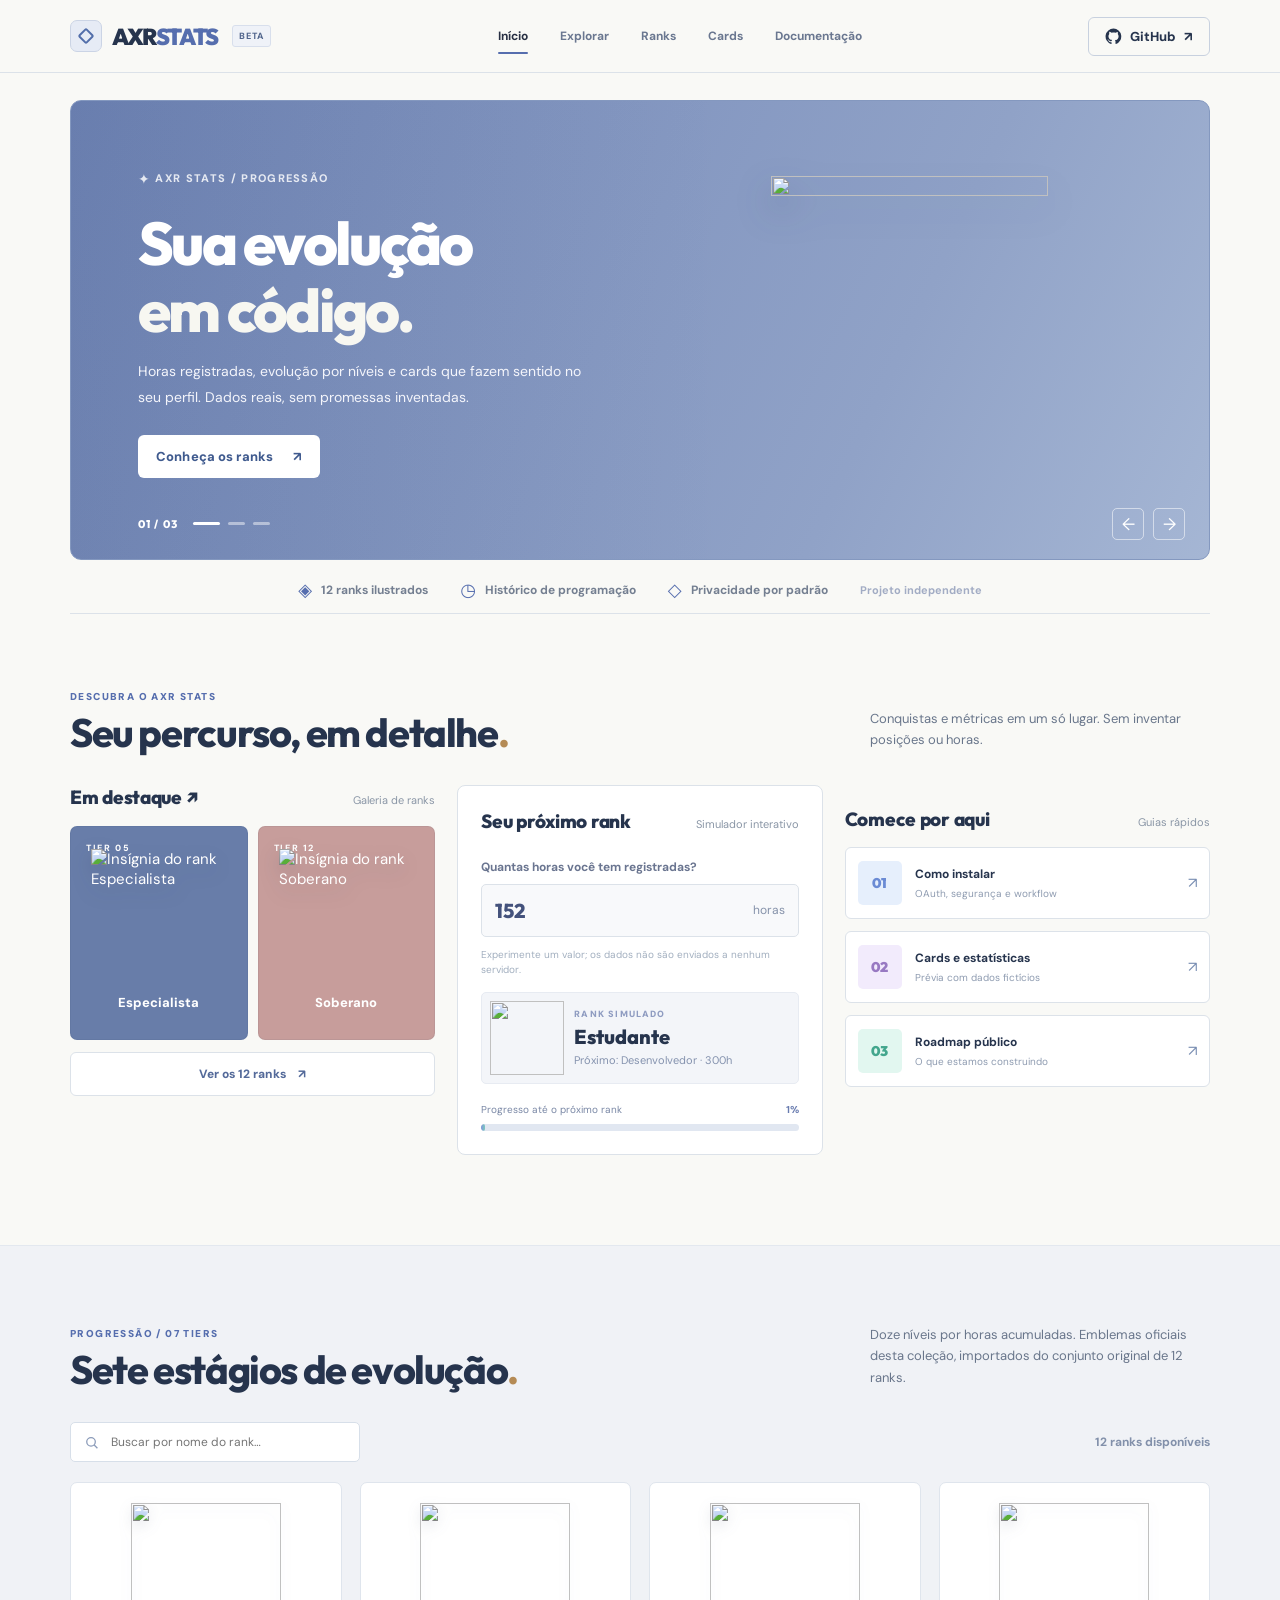
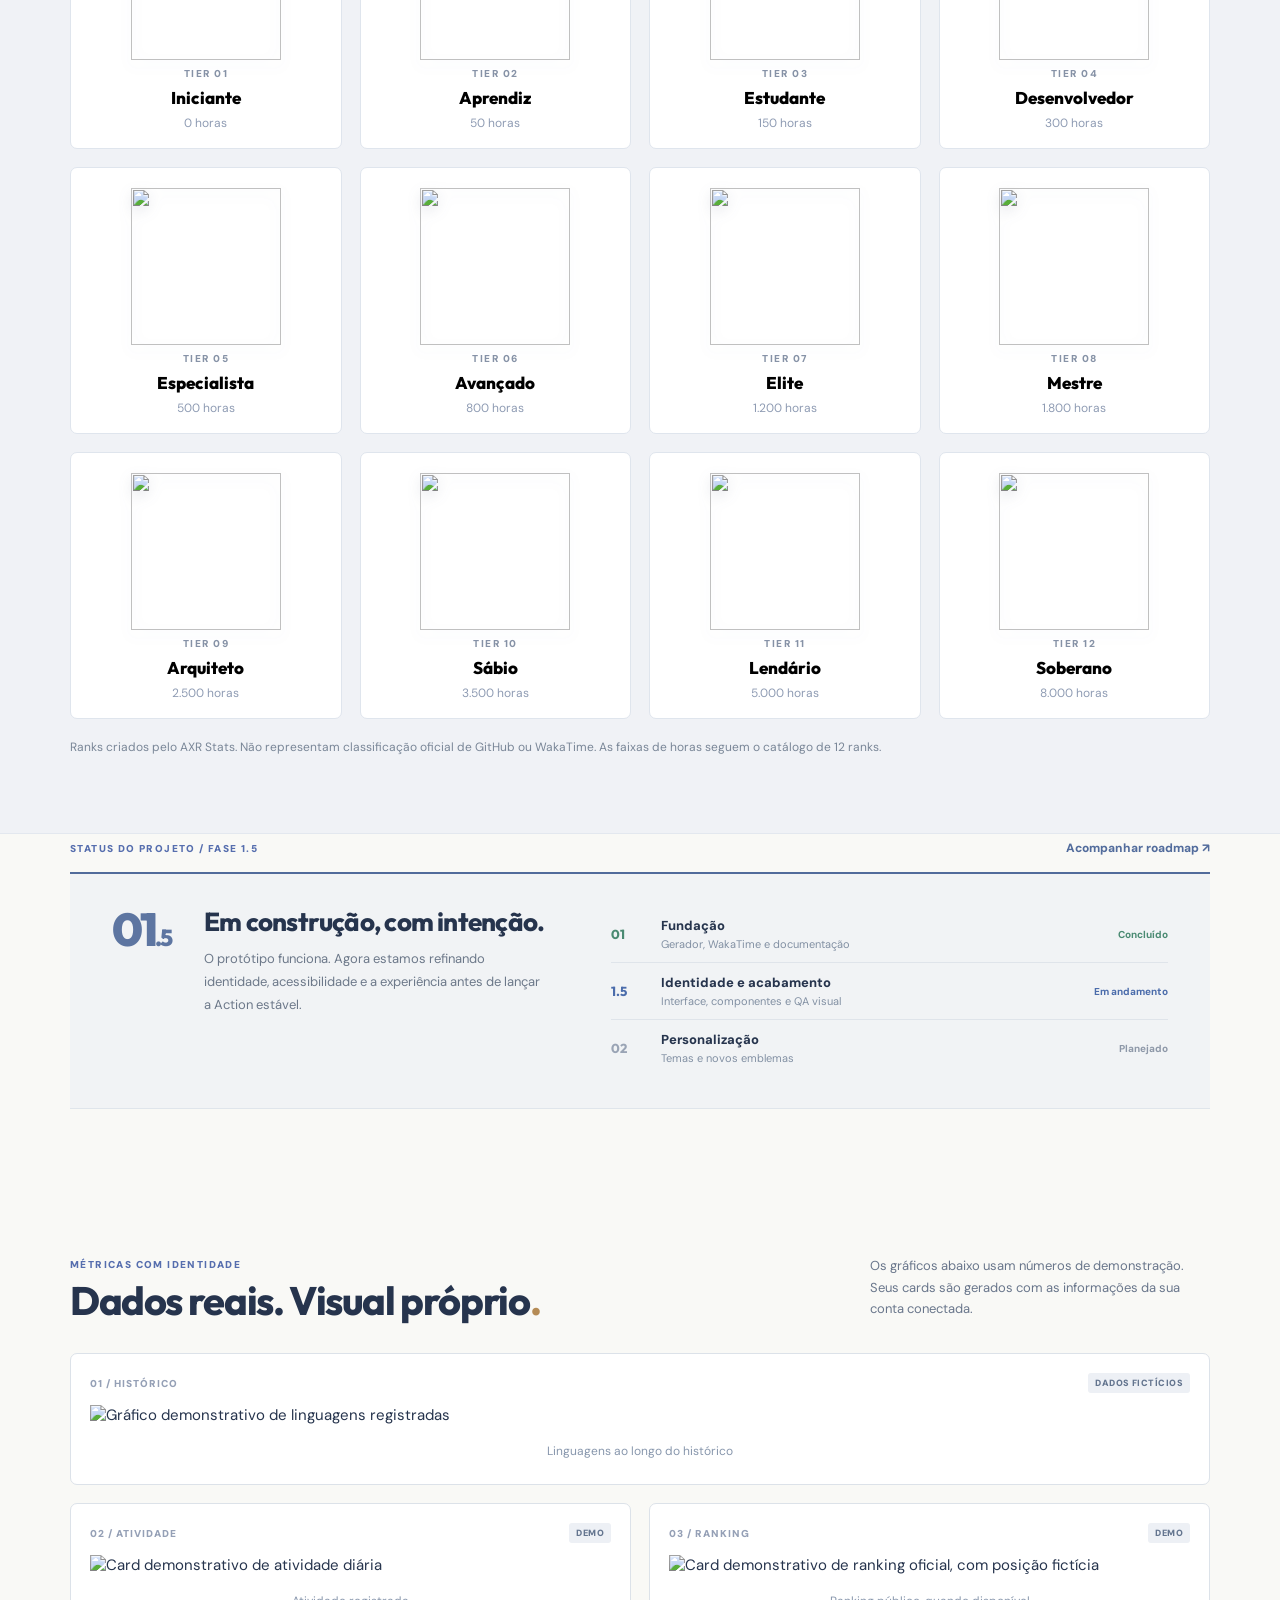
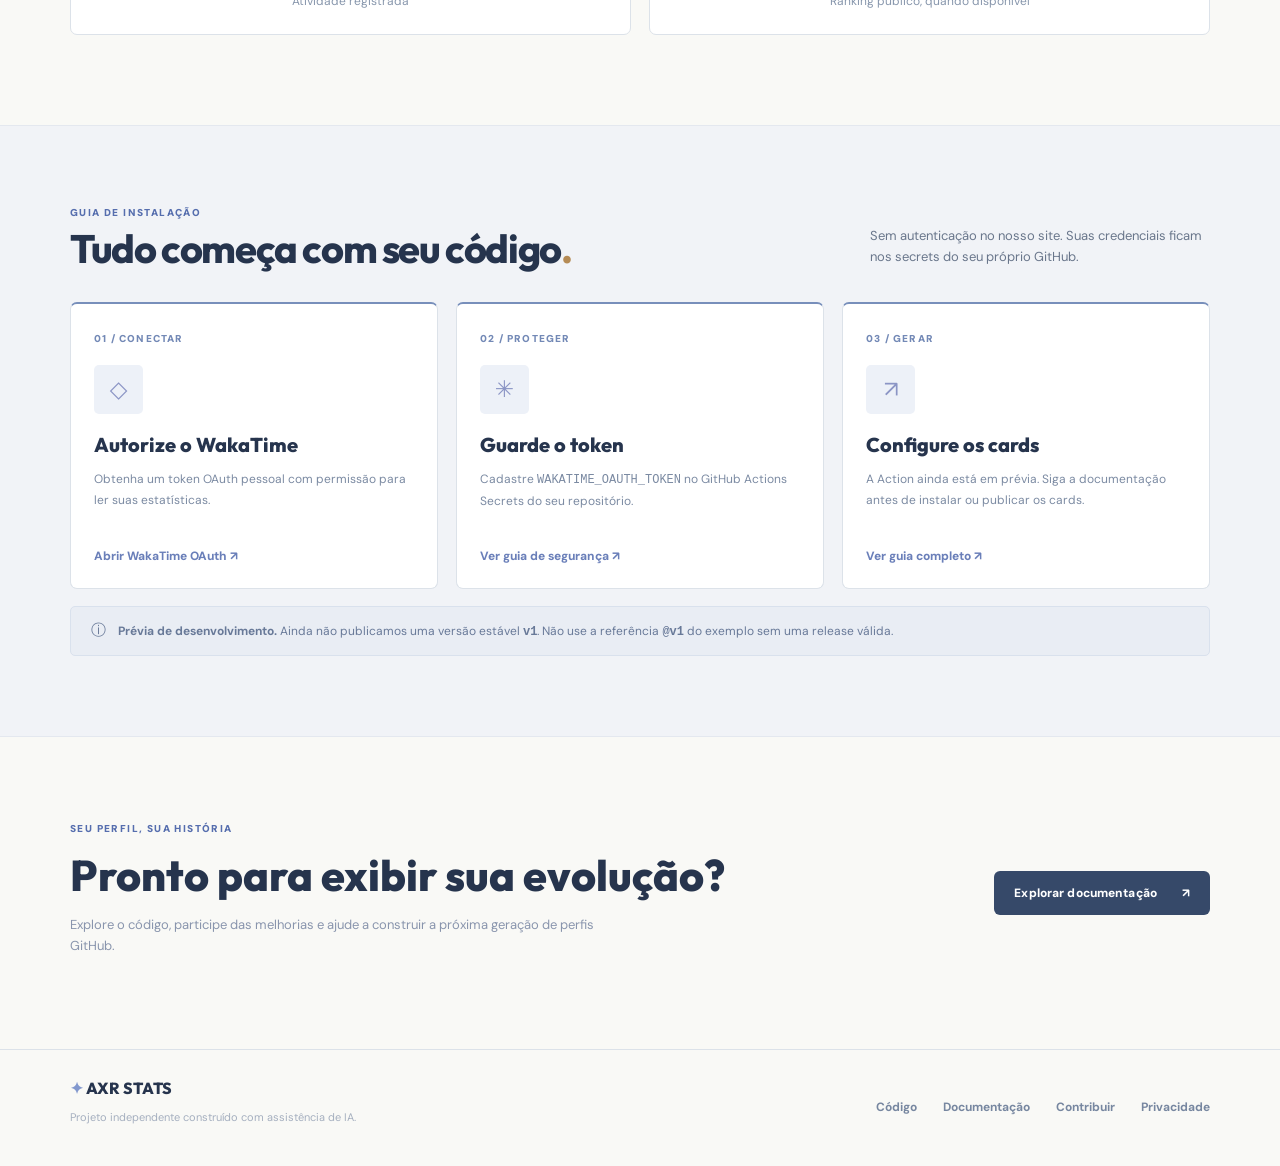
==== site/index.html @ 85fa3328 "feat(site): replace provisional images and copy with new badges" ====
<!doctype html>
<html lang="pt-BR">
<head>
  <meta charset="utf-8">
  <meta name="viewport" content="width=device-width, initial-scale=1">
  <meta name="theme-color" content="#f6f8fd">
  <meta name="description" content="AXR Stats — descubra seu rank, explore medalhas e personalize estatísticas de programação no GitHub.">
  <meta property="og:title" content="AXR Stats — sua evolução em código">
  <meta property="og:description" content="Estatísticas reais, ranks originais e emblemas para seu perfil GitHub.">
  <meta property="og:type" content="website">
  <title>AXR Stats — Seu código. Sua evolução.</title>
  <link rel="icon" href="favicon.svg" type="image/svg+xml">
  <link rel="stylesheet" href="style.css">
  <link rel="stylesheet" href="refinement.css">
  <script src="app.js" defer></script>
</head>
<body>
  <a class="skip" href="#conteudo">Ir para o conteúdo</a>
  <div class="ambient ambient-a" aria-hidden="true"></div>
  <div class="ambient ambient-b" aria-hidden="true"></div>

  <header class="site-header">
    <div class="wrap header-inner">
      <a class="brand" href="#inicio" aria-label="AXR Stats — início">
        <span class="brand-symbol" aria-hidden="true"><span></span></span>
        <span>AXR<span class="brand-soft">STATS</span></span>
        <span class="brand-version">BETA</span>
      </a>
      <button class="menu-toggle" type="button" aria-expanded="false" aria-controls="main-nav" aria-label="Abrir menu">
        <span></span><span></span><span></span>
      </button>
      <nav class="main-nav" id="main-nav" aria-label="Navegação principal">
        <a href="#inicio" class="active">Início</a>
        <a href="#explorar">Explorar</a>
        <a href="#ranks">Ranks</a>
        <a href="#cards">Cards</a>
        <a href="docs/">Documentação</a>
      </nav>
      <a class="header-github" href="https://github.com/axrobert/axr-stats" target="_blank" rel="noopener noreferrer">
        <svg viewBox="0 0 24 24" aria-hidden="true"><path fill="currentColor" d="M12 .8a11.2 11.2 0 0 0-3.54 21.83c.56.1.76-.24.76-.54v-2.1c-3.1.67-3.76-1.32-3.76-1.32-.51-1.29-1.25-1.64-1.25-1.64-1.02-.7.08-.68.08-.68 1.13.08 1.72 1.16 1.72 1.16 1.01 1.72 2.65 1.22 3.29.93.1-.73.39-1.23.71-1.52-2.48-.28-5.09-1.24-5.09-5.54 0-1.22.44-2.22 1.16-3.01-.12-.28-.5-1.42.11-2.96 0 0 .95-.3 3.08 1.15A10.7 10.7 0 0 1 12 6.4c.95 0 1.9.13 2.8.38 2.13-1.44 3.08-1.15 3.08-1.15.61 1.54.23 2.68.11 2.96.72.79 1.16 1.79 1.16 3.01 0 4.31-2.61 5.25-5.1 5.53.4.35.76 1.02.76 2.06v2.8c0 .3.2.65.77.54A11.2 11.2 0 0 0 12 .8Z"/></svg>
        GitHub <span aria-hidden="true">↗</span>
      </a>
    </div>
  </header>

  <main id="conteudo">
    <section class="hero wrap" id="inicio" aria-labelledby="hero-title">
      <div class="hero-stage" aria-roledescription="carrossel" aria-label="Destaques do AXR Stats">
        <div class="hero-speckles" aria-hidden="true"></div>
        <div class="hero-orb orb-a" aria-hidden="true"></div>
        <div class="hero-orb orb-b" aria-hidden="true"></div>
        <div class="hero-copy" aria-live="polite" aria-atomic="true">
          <div class="hero-label"><span class="label-flare" aria-hidden="true">✦</span> AXR STATS / PROGRESSÃO</div>
          <h1 id="hero-title">Sua evolução<br><span>em código.</span></h1>
          <p id="hero-description">Horas registradas, evolução por níveis e cards que fazem sentido no seu perfil. Dados reais, sem promessas inventadas.</p>
          <a id="hero-action" class="hero-cta" href="#ranks">Conheça os ranks <span aria-hidden="true">↗</span></a>
        </div>
        <div class="hero-art" aria-hidden="true">
          <span class="orbit orbit-outer"></span><span class="orbit orbit-inner"></span>
          <span class="orbit-star star-one">✦</span><span class="orbit-star star-two">✧</span><span class="orbit-star star-three">✦</span>
          <img id="hero-medal" class="hero-medal" src="assets/badges/current/08-mestre.png" alt="" width="260" height="270">
          <div class="hero-mini mini-one"><img src="assets/badges/current/03-estudante.png" alt="" width="56" height="56"></div>
          <div class="hero-mini mini-two"><img src="assets/badges/current/12-soberano.png" alt="" width="56" height="56"></div>
          <div class="hero-art-caption">LEVEL UP <span>✧</span></div>
        </div>
        <div class="hero-controls">
          <span class="hero-counter" id="hero-counter">01 / 03</span>
          <div class="slide-dots" role="group" aria-label="Selecionar destaque">
            <button type="button" class="slide-dot selected" data-slide="0" aria-label="Destaque 1" aria-current="true"></button>
            <button type="button" class="slide-dot" data-slide="1" aria-label="Destaque 2"></button>
            <button type="button" class="slide-dot" data-slide="2" aria-label="Destaque 3"></button>
          </div>
          <div class="slide-arrows">
            <button type="button" id="prev-slide" aria-label="Destaque anterior">←</button>
            <button type="button" id="next-slide" aria-label="Próximo destaque">→</button>
          </div>
        </div>
      </div>
      <div class="hero-facts" aria-label="Características">
        <span><span aria-hidden="true">◈</span> 12 ranks ilustrados</span>
        <span><span aria-hidden="true">◷</span> Histórico de programação</span>
        <span><span aria-hidden="true">◇</span> Privacidade por padrão</span>
        <span class="hero-facts-tag">Projeto independente</span>
      </div>
    </section>

    <section id="explorar" class="wrap discover" aria-labelledby="discover-title">
      <div class="section-intro">
        <div><p class="eyebrow">DESCUBRA O AXR STATS</p><h2 id="discover-title">Seu percurso, em detalhe<span class="accent-dot">.</span></h2></div>
        <p>Conquistas e métricas em um só lugar. Sem inventar posições ou horas.</p>
      </div>
      <div class="discovery-grid">
        <article class="discovery-column gallery-panel">
          <div class="panel-heading"><h3>Em destaque <span aria-hidden="true">↗</span></h3><span class="panel-sub">Galeria de ranks</span></div>
          <div class="featured-duo">
            <a class="featured-art featured-indigo" href="#ranks" aria-label="Ver rank Especialista">
              <span class="featured-index">TIER 05</span>
              <img src="assets/badges/current/05-especialista.png" alt="Insígnia do rank Especialista" loading="lazy" width="120" height="120">
              <span class="featured-name">Especialista</span>
            </a>
            <a class="featured-art featured-gold" href="#ranks" aria-label="Ver rank Lenda">
              <span class="featured-index">TIER 12</span>
              <img src="assets/badges/current/12-soberano.png" alt="Insígnia do rank Soberano" loading="lazy" width="120" height="120">
              <span class="featured-name">Soberano</span>
            </a>
          </div>
          <a class="panel-action" href="#ranks">Ver os 12 ranks <span aria-hidden="true">↗</span></a>
        </article>

        <article class="discovery-column calculator-panel" aria-labelledby="calculator-title">
          <div class="panel-heading"><h3 id="calculator-title">Seu próximo rank</h3><span class="panel-sub">Simulador interativo</span></div>
          <label class="hours-label" for="hours-input">Quantas horas você tem registradas?</label>
          <div class="hours-input-group"><input id="hours-input" type="number" min="0" max="100000" step="1" value="152" inputmode="numeric" aria-describedby="hours-help"><span>horas</span></div>
          <p id="hours-help" class="quiet">Experimente um valor; os dados não são enviados a nenhum servidor.</p>
          <div class="computed-rank" aria-live="polite" aria-atomic="true">
            <img src="assets/badges/current/03-estudante.png" alt="" id="sim-rank-image" width="74" height="74">
            <div><span class="computed-eyebrow">RANK SIMULADO</span><strong id="sim-rank-name">Estudante</strong><span id="sim-next">Próximo: Desenvolvedor · 300h</span></div>
          </div>
          <div class="meter-label"><span id="sim-progress-label">Progresso até o próximo rank</span><strong id="sim-percent">35%</strong></div>
          <div class="meter" role="progressbar" id="sim-progress" aria-label="Progresso do rank" aria-valuemin="0" aria-valuemax="100" aria-valuenow="1"><span id="sim-bar" style="width:1%"></span></div>
        </article>

        <article class="discovery-column quick-panel">
          <div class="panel-heading"><h3>Comece por aqui</h3><span class="panel-sub">Guias rápidos</span></div>
          <a href="docs/installation/" class="quick-link"><span class="quick-icon blue" aria-hidden="true">01</span><span><strong>Como instalar</strong><small>OAuth, segurança e workflow</small></span><span class="quick-arrow" aria-hidden="true">↗</span></a>
          <a href="docs/cards/" class="quick-link"><span class="quick-icon lavender" aria-hidden="true">02</span><span><strong>Cards e estatísticas</strong><small>Prévia com dados fictícios</small></span><span class="quick-arrow" aria-hidden="true">↗</span></a>
          <a href="docs/roadmap/" class="quick-link"><span class="quick-icon mint" aria-hidden="true">03</span><span><strong>Roadmap público</strong><small>O que estamos construindo</small></span><span class="quick-arrow" aria-hidden="true">↗</span></a>
        </article>
      </div>
    </section>

    <section class="ranks-section" id="ranks" aria-labelledby="ranks-title">
      <div class="wrap">
        <div class="section-intro">
          <div><p class="eyebrow">PROGRESSÃO / 07 TIERS</p><h2 id="ranks-title">Sete estágios de evolução<span class="accent-dot">.</span></h2></div>
          <p>Doze níveis por horas acumuladas. Emblemas oficiais desta coleção, importados do conjunto original de 12 ranks.</p>
        </div>
        <div class="rank-toolbar">
          <div class="rank-search"><svg viewBox="0 0 24 24" aria-hidden="true"><circle cx="11" cy="11" r="6.7"/><path d="m16 16 5 5"/></svg><label class="sr-only" for="rank-search">Pesquisar ranks</label><input id="rank-search" type="search" placeholder="Buscar por nome do rank…" autocomplete="off"></div>
          <span class="rank-count" id="rank-count" aria-live="polite">12 ranks disponíveis</span>
        </div>
        <div class="rank-grid" id="rank-grid"></div>
        <p class="rank-disclaimer">Ranks criados pelo AXR Stats. Não representam classificação oficial de GitHub ou WakaTime. As faixas de horas seguem o catálogo de 12 ranks.</p>
      </div>
    </section>

    <section class="project-status wrap" aria-labelledby="status-title">
      <div class="status-titlebar">
        <span class="eyebrow">STATUS DO PROJETO / FASE 1.5</span>
        <a class="status-link" href="docs/roadmap/">Acompanhar roadmap <span aria-hidden="true">↗</span></a>
      </div>
      <div class="status-ledger">
        <div class="status-ledger-copy">
          <span class="status-number" aria-hidden="true">01<span>.5</span></span>
          <h2 id="status-title">Em construção, com intenção.</h2>
          <p>O protótipo funciona. Agora estamos refinando identidade, acessibilidade e a experiência antes de lançar a Action estável.</p>
        </div>
        <ol class="status-steps" aria-label="Etapas do projeto">
          <li class="complete"><span>01</span><div><strong>Fundação</strong><small>Gerador, WakaTime e documentação</small></div><b>Concluído</b></li>
          <li class="current"><span>1.5</span><div><strong>Identidade e acabamento</strong><small>Interface, componentes e QA visual</small></div><b>Em andamento</b></li>
          <li><span>02</span><div><strong>Personalização</strong><small>Temas e novos emblemas</small></div><b>Planejado</b></li>
        </ol>
      </div>
    </section>

    <section class="wrap cards-section" id="cards" aria-labelledby="cards-title">
      <div class="section-intro">
        <div><p class="eyebrow">MÉTRICAS COM IDENTIDADE</p><h2 id="cards-title">Dados reais. Visual próprio<span class="accent-dot">.</span></h2></div>
        <p>Os gráficos abaixo usam números de demonstração. Seus cards são gerados com as informações da sua conta conectada.</p>
      </div>
      <div class="stats-showcase">
        <figure class="stats-large"><div class="stat-topline"><span>01 / HISTÓRICO</span><span class="demo-label">DADOS FICTÍCIOS</span></div><img src="assets/previews/languages.svg" alt="Gráfico demonstrativo de linguagens registradas" loading="lazy"><figcaption>Linguagens ao longo do histórico</figcaption></figure>
        <figure><div class="stat-topline"><span>02 / ATIVIDADE</span><span class="demo-label">DEMO</span></div><img src="assets/previews/activity.svg" alt="Card demonstrativo de atividade diária" loading="lazy"><figcaption>Atividade registrada</figcaption></figure>
        <figure><div class="stat-topline"><span>03 / RANKING</span><span class="demo-label">DEMO</span></div><img src="assets/previews/ranking.svg" alt="Card demonstrativo de ranking oficial, com posição fictícia" loading="lazy"><figcaption>Ranking público, quando disponível</figcaption></figure>
      </div>
    </section>

    <section class="guide-band" id="guia" aria-labelledby="guide-title">
      <div class="wrap">
        <div class="section-intro">
          <div><p class="eyebrow">GUIA DE INSTALAÇÃO</p><h2 id="guide-title">Tudo começa com seu código<span class="accent-dot">.</span></h2></div>
          <p>Sem autenticação no nosso site. Suas credenciais ficam nos secrets do seu próprio GitHub.</p>
        </div>
        <div class="steps-grid">
          <article><span class="step-index">01 / CONECTAR</span><div class="step-symbol" aria-hidden="true">◇</div><h3>Autorize o WakaTime</h3><p>Obtenha um token OAuth pessoal com permissão para ler suas estatísticas.</p><a href="https://wakatime.com/oauth" target="_blank" rel="noopener noreferrer">Abrir WakaTime OAuth ↗</a></article>
          <article><span class="step-index">02 / PROTEGER</span><div class="step-symbol" aria-hidden="true">✳</div><h3>Guarde o token</h3><p>Cadastre <code>WAKATIME_OAUTH_TOKEN</code> no GitHub Actions Secrets do seu repositório.</p><a href="docs/security/">Ver guia de segurança ↗</a></article>
          <article><span class="step-index">03 / GERAR</span><div class="step-symbol" aria-hidden="true">↗</div><h3>Configure os cards</h3><p>A Action ainda está em prévia. Siga a documentação antes de instalar ou publicar os cards.</p><a href="docs/installation/">Ver guia completo ↗</a></article>
        </div>
        <div class="install-note"><span aria-hidden="true">ⓘ</span><p><strong>Prévia de desenvolvimento.</strong> Ainda não publicamos uma versão estável <code>v1</code>. Não use a referência <code>@v1</code> do exemplo sem uma release válida.</p></div>
      </div>
    </section>

    <section class="wrap final-cta">
      <div><span class="eyebrow">SEU PERFIL, SUA HISTÓRIA</span><h2>Pronto para exibir sua evolução?</h2><p>Explore o código, participe das melhorias e ajude a construir a próxima geração de perfis GitHub.</p></div>
      <a href="docs/" class="dark-cta">Explorar documentação <span aria-hidden="true">↗</span></a>
    </section>
  </main>

  <footer class="footer"><div class="wrap footer-inner"><div><strong><span aria-hidden="true">✦</span> AXR STATS</strong><p>Projeto independente construído com assistência de IA.</p></div><div class="footer-links"><a href="https://github.com/axrobert/axr-stats" target="_blank" rel="noopener noreferrer">Código</a><a href="docs/">Documentação</a><a href="https://github.com/axrobert/axr-stats/blob/main/CONTRIBUTING.md" target="_blank" rel="noopener noreferrer">Contribuir</a><a href="docs/security/">Privacidade</a></div></div></footer>

  <dialog id="rank-dialog" class="rank-dialog" aria-labelledby="dialog-title">
    <button type="button" class="dialog-close" id="close-dialog" aria-label="Fechar detalhes">×</button>
    <span class="dialog-eyebrow" id="dialog-tier">TIER 01</span>
    <img id="dialog-art" src="assets/badges/current/01-iniciante.png" alt="" width="190" height="190">
    <h2 id="dialog-title">Iniciante</h2>
    <p id="dialog-details">Disponível a partir de 0 horas acumuladas.</p>
    <a href="docs/ranks/" id="dialog-link" class="dialog-cta">Entender os ranks ↗</a>
  </dialog>
</body>
</html>
---- site/style.css ----
@import url('https://fonts.googleapis.com/css2?family=DM+Sans:wght@400;500;600;700;800&family=Outfit:wght@400;500;600;700;800;900&display=swap');
:root{color-scheme:light;--ink:#28344c;--muted:#71809b;--line:#e5eaf3;--blue:#7b92cb;--lavender:#9395cb;--mint:#3cbb9a;--purple:#777bb8;--bg:#f7f9fe;--card:#fff;--shadow:0 18px 44px rgba(64,76,123,.07);font-family:'DM Sans',Arial,system-ui,sans-serif;font-size:15px}
*{box-sizing:border-box}html{scroll-behavior:smooth;scroll-padding-top:85px}body{margin:0;color:var(--ink);background:radial-gradient(ellipse 650px 420px at 15% 28%,rgba(196,212,250,.25),transparent),radial-gradient(ellipse 640px 520px at 90% 55%,rgba(222,204,255,.24),transparent),var(--bg);min-width:320px}a{color:inherit;text-decoration:none}button,input{font:inherit}button{cursor:pointer}.wrap{width:min(1140px,calc(100% - 50px));margin-inline:auto}.sr-only{position:absolute;width:1px;height:1px;padding:0;margin:-1px;overflow:hidden;clip:rect(0,0,0,0);white-space:nowrap;border:0}.skip{position:absolute;top:-100px;left:8px;background:#fff;z-index:100;padding:12px}.skip:focus{top:8px}a:focus-visible,button:focus-visible,input:focus-visible{outline:3px solid #6f84ce;outline-offset:4px}.ambient{pointer-events:none;position:absolute;border-radius:50%;filter:blur(55px);opacity:.3;z-index:-1}.ambient-a{width:340px;height:340px;background:#dae2ff;top:460px;left:-180px}.ambient-b{width:320px;height:320px;background:#e3dcff;top:740px;right:0}
.site-header{background:rgba(255,255,255,.66);border-bottom:1px solid rgba(221,225,237,.65);position:relative;z-index:20;backdrop-filter:blur(15px)}.header-inner{height:84px;display:flex;align-items:center;justify-content:space-between;gap:25px}.brand{display:flex;align-items:center;gap:8px;font:800 23px Outfit,sans-serif;letter-spacing:-.055em;white-space:nowrap}.brand-soft{color:#8496c5}.brand-symbol{display:grid;place-items:center;width:37px;height:37px;background:linear-gradient(145deg,#8299d6,#6e78ab);border-radius:12px;box-shadow:0 6px 15px #9baad750}.brand-symbol span{width:14px;height:14px;border:2px solid white;transform:rotate(45deg);border-radius:2px}.brand-version{font:800 9px 'DM Sans',sans-serif;color:#8694b5;letter-spacing:.12em;border:1px solid #dce3f0;padding:4px 6px;border-radius:6px;margin-left:4px}.main-nav{display:flex;gap:38px;align-items:center;height:100%}.main-nav a{font-weight:700;color:#69748b;position:relative;padding:31px 0;transition:color .18s}.main-nav a:hover,.main-nav a.active{color:#272f43}.main-nav a.active::after{content:'';position:absolute;bottom:21px;left:0;right:0;height:2px;background:#778bba;border-radius:4px}.header-github{border:1px solid #cfd8e9;background:#fff;padding:12px 18px;display:flex;align-items:center;gap:8px;border-radius:999px;font-weight:800;font-size:13px;white-space:nowrap}.header-github svg{width:17px;height:17px}.menu-toggle{display:none}
.hero{padding-top:28px}.hero-stage{min-height:405px;border-radius:26px;background:linear-gradient(120deg,#7c94c8 0%,#9eaddb 50%,#a7bfe8 100%);overflow:hidden;position:relative;color:white;box-shadow:0 16px 38px rgba(126,147,197,.22);isolation:isolate}.hero-stage:before{content:'';position:absolute;inset:0;background:radial-gradient(ellipse at 65% 80%,#b8d5efaa,transparent 55%),linear-gradient(175deg,#ffffff0c,transparent);z-index:-1}.hero-speckles{position:absolute;inset:0;background-image:radial-gradient(#fff 1px,transparent 1px);background-size:33px 36px;opacity:.25;mask-image:linear-gradient(90deg,#000,transparent 80%)}.hero-orb{position:absolute;border-radius:50%;border:1px solid #ffffff30;background:#d7e5ff38}.orb-a{width:550px;height:550px;bottom:-410px;left:-145px}.orb-b{width:550px;height:550px;right:-230px;top:-320px}.hero-copy{position:relative;z-index:5;width:59%;padding:70px 35px 84px 74px}.hero-label{font-size:11px;letter-spacing:.2em;font-weight:800;color:#ecf5ff}.label-flare{font-size:18px;vertical-align:-2px}.hero-copy h1{font:800 clamp(36px,4.3vw,60px)/1.12 Outfit,sans-serif;letter-spacing:-.037em;margin:25px 0 15px;text-wrap:balance;text-shadow:0 2px 10px #6b81b92e}.hero-copy h1 span{color:#f1f8ff}.hero-copy p{font-size:15px;line-height:1.7;max-width:450px;color:#f6faff;min-height:76px}.hero-cta{display:inline-flex;gap:20px;align-items:center;background:#fff;color:#536aa0;font-weight:800;padding:14px 20px;border-radius:999px;font-size:13px;box-shadow:0 7px 18px #5d76aa38;margin-top:10px}.hero-cta:hover{transform:translateY(-2px)}.hero-art{position:absolute;right:6%;top:17px;bottom:30px;width:39%;display:grid;place-items:center}.hero-medal{position:relative;z-index:2;width:min(84%,330px);height:auto;max-height:330px;object-fit:contain;filter:drop-shadow(0 18px 20px #435e8750);animation:medal-float 6s ease-in-out infinite}.orbit{position:absolute;border:1px solid rgba(255,255,255,.3);border-radius:50%}.orbit-outer{width:340px;height:340px}.orbit-inner{width:268px;height:268px}.orbit-star{position:absolute;color:white;z-index:3}.star-one{left:7%;top:14%;font-size:31px}.star-two{right:10%;top:22%;font-size:45px}.star-three{bottom:18%;left:14%;font-size:16px}.hero-mini{position:absolute;display:grid;place-items:center;width:87px;height:87px;background:rgba(255,255,255,.25);border:1px solid #ffffff75;backdrop-filter:blur(10px);border-radius:22px;box-shadow:0 12px 20px #627ca132}.hero-mini img{width:68px;height:68px;object-fit:contain}.mini-one{left:1%;bottom:8%;transform:rotate(-9deg)}.mini-two{right:0;top:9%;transform:rotate(9deg)}.hero-art-caption{position:absolute;bottom:0;right:14%;font-size:10px;letter-spacing:.25em;font-weight:900;color:#eaf2ff}.hero-controls{position:absolute;bottom:25px;left:74px;right:24px;display:flex;align-items:center;gap:15px;z-index:6}.hero-counter{font:800 11px Outfit;letter-spacing:.1em}.slide-dots{display:flex;gap:8px;align-items:center}.slide-dot{width:25px;height:5px;background:#ffffff75;border:0;border-radius:12px;padding:0}.slide-dot.selected{background:white;width:38px}.slide-arrows{margin-left:auto;display:flex;gap:9px}.slide-arrows button{width:35px;height:35px;border-radius:50%;border:1px solid #fff8;background:#ffffff25;color:white;font-size:20px}.slide-arrows button:hover{background:#ffffff55}.hero-facts{display:flex;justify-content:center;align-items:center;gap:32px;padding:21px 0 12px;color:#7583a0;font-size:12px;font-weight:700}.hero-facts>span>span{color:#8e9dd2;font-size:18px;vertical-align:-2px;margin-right:6px}.hero-facts-tag{color:#a2acc4;font-size:11px}
.section-intro{display:flex;justify-content:space-between;align-items:end;gap:25px;margin:0 0 26px}.section-intro h2{font:800 clamp(28px,3.1vw,41px)/1.18 Outfit,sans-serif;margin:6px 0 0;letter-spacing:-.035em}.section-intro>p{max-width:335px;line-height:1.65;font-size:13px;color:var(--muted);margin:0 0 5px}.eyebrow{font-size:10px;letter-spacing:.2em;font-weight:900;color:#8399cd;margin:0}.accent-dot{color:#8b9bd4}.discover{padding-top:68px;padding-bottom:85px}.discovery-grid{display:grid;grid-template-columns:1fr 1fr 1fr;gap:20px}.discovery-column{min-width:0}.panel-heading{display:flex;align-items:baseline;justify-content:space-between;gap:10px;margin-bottom:17px}.panel-heading h3{font:800 22px Outfit;margin:0;letter-spacing:-.02em}.panel-sub{color:#9ca9bf;font-size:11px;white-space:nowrap}.featured-duo{display:grid;grid-template-columns:1fr 1fr;gap:12px}.featured-art{min-width:0;position:relative;display:flex;align-items:center;flex-direction:column;justify-content:center;background:#a9b9e6;border-radius:20px;min-height:211px;overflow:hidden;color:white}.featured-indigo{background:linear-gradient(145deg,#798fc8,#55578b)}.featured-gold{background:linear-gradient(135deg,#e3b6ac,#bc86aa)}.featured-art:before{content:'';position:absolute;inset:0;background:radial-gradient(circle at 40% 45%,#fff7,transparent 67%)}.featured-art img{width:min(90%,135px);height:145px;object-fit:contain;position:relative;filter:drop-shadow(0 9px 9px #49516c44);transition:transform .2s}.featured-art:hover img{transform:scale(1.07)}.featured-index{position:absolute;top:15px;left:15px;font-size:9px;letter-spacing:.18em;font-weight:800}.featured-name{position:relative;font-weight:800;font-size:13px;margin-bottom:6px}.panel-action{display:flex;justify-content:center;align-items:center;gap:12px;margin-top:12px;border-radius:13px;border:1px solid #e6e9f3;background:white;padding:13px;color:#58668b;font-weight:800;font-size:12px;box-shadow:var(--shadow)}.calculator-panel,.quick-panel{background:rgba(255,255,255,.75);padding:21px;border-radius:22px;border:1px solid #e5eaf4;box-shadow:var(--shadow)}.calculator-panel .panel-heading,.quick-panel .panel-heading{margin-bottom:26px}.hours-label{display:block;font-size:12px;color:#6a7590;font-weight:700;margin-bottom:9px}.hours-input-group{display:flex;align-items:center;gap:10px;background:#f1f4fb;border:1px solid #e0e7f4;border-radius:13px;padding:0 13px}.hours-input-group input{border:0;outline-offset:0;background:transparent;min-width:0;width:100%;padding:13px 0;font:800 20px Outfit;color:#44527c}.hours-input-group>span{font-size:12px;color:#8491a9}.quiet{font-size:10px;color:#a2afbf;line-height:1.5}.computed-rank{display:flex;align-items:center;gap:10px;margin-top:15px;padding:8px;background:#eef3fc;border-radius:15px}.computed-rank img{width:74px;height:74px;object-fit:contain}.computed-rank div{display:grid;gap:4px;min-width:0}.computed-rank strong{font:800 20px Outfit}.computed-rank div>span:last-child{font-size:11px;color:#8492ae}.computed-eyebrow{font-size:9px;letter-spacing:.13em;font-weight:900;color:#8f9cc1}.meter-label{display:flex;justify-content:space-between;margin:19px 0 8px;color:#7987a5;font-size:10px;gap:10px}.meter-label strong{color:#687baf}.meter{width:100%;height:7px;border-radius:15px;overflow:hidden;background:#e1e7f1}.meter span{display:block;height:100%;background:linear-gradient(90deg,#8295dc,#79c9bd);border-radius:inherit;transition:width .25s ease}.quick-panel{background:transparent;box-shadow:none;border:0;padding:0}.quick-panel .panel-heading{margin-top:21px;margin-bottom:16px}.quick-link{display:flex;align-items:center;gap:13px;padding:14px 13px;background:white;border-radius:16px;border:1px solid #ebeff7;box-shadow:var(--shadow);margin-bottom:12px}.quick-link:hover{transform:translateY(-2px)}.quick-icon{display:grid;place-items:center;width:49px;height:49px;flex:none;border-radius:13px;font:900 16px Outfit}.quick-icon.blue{color:#6b8bd4;background:#e6effc}.quick-icon.lavender{color:#9879c2;background:#f2ebfc}.quick-icon.mint{color:#43a68d;background:#e2f7f0}.quick-link>span:nth-child(2){display:grid;gap:5px;min-width:0}.quick-link strong{font-size:12px}.quick-link small{font-size:10px;color:#8e9bb0}.quick-arrow{margin-left:auto;color:#a1adc3}
.ranks-section{background:linear-gradient(180deg,#eff2fc 0%,#f3f5fd 100%);padding:75px 0 83px}.rank-toolbar{display:flex;justify-content:space-between;align-items:center;gap:15px;margin:10px 0 20px}.rank-search{display:flex;align-items:center;gap:10px;background:white;border:1px solid #e2e7f0;padding:10px 13px;border-radius:14px;min-width:290px}.rank-search svg{width:17px;height:17px;stroke:#8b9bb9;stroke-width:2;fill:none}.rank-search input{border:0;outline:0;background:transparent;width:100%;font-size:12px;color:#43516d}.rank-count{font-size:12px;color:#8290aa;font-weight:700}.rank-grid{display:grid;grid-template-columns:repeat(4,minmax(0,1fr));gap:18px}.rank-card{background:white;border:1px solid #e4eaf5;border-radius:21px;min-width:0;min-height:258px;padding:17px 10px 21px;display:flex;flex-direction:column;align-items:center;justify-content:center;gap:7px;box-shadow:var(--shadow);transition:transform .2s,border-color .2s;cursor:pointer}.rank-card:hover{transform:translateY(-5px);border-color:#b0bfeb}.rank-card img{width:150px;height:157px;object-fit:contain;filter:drop-shadow(0 9px 8px #8d93b827)}.rank-card .tier{font-size:10px;color:#9ba9c2;letter-spacing:.15em;font-weight:900}.rank-card strong{font:800 18px Outfit}.rank-card small{font-size:12px;color:#8e9bb3}.rank-card[data-hidden="true"]{display:none}.rank-empty{grid-column:1/-1;text-align:center;color:#8895ae;background:white;border:1px dashed #c8d4e5;border-radius:16px;padding:35px}.rank-disclaimer{font-size:12px;color:#96a2b7;margin:20px 0 0}
.cards-section{padding:84px 0}.stats-showcase{display:grid;grid-template-columns:1fr 1fr;gap:20px}.stats-showcase figure{margin:0;background:white;border:1px solid #e5eaf4;box-shadow:var(--shadow);padding:18px;border-radius:20px;min-width:0}.stats-showcase figure.stats-large{grid-column:span 2}.stat-topline{display:flex;justify-content:space-between;gap:8px;align-items:center;color:#95a0b6;font-weight:900;font-size:10px;letter-spacing:.1em}.demo-label{background:#e9eefb;color:#758bbd;border-radius:50px;padding:6px 9px;font-size:9px;letter-spacing:.05em}.stats-showcase img{width:100%;height:auto;display:block;max-height:500px;object-fit:contain;margin:10px 0}.stats-showcase figcaption{font-size:12px;color:#8796ac;text-align:center;padding:6px 0}
.guide-band{background:linear-gradient(135deg,#edf0fa,#f7f9ff);padding:80px 0}.steps-grid{display:grid;grid-template-columns:repeat(3,minmax(0,1fr));gap:18px}.steps-grid article{background:white;padding:24px;border:1px solid #e4eaf5;border-radius:21px;box-shadow:var(--shadow);min-width:0}.step-index{font-size:10px;color:#91a1c0;font-weight:900;letter-spacing:.15em}.step-symbol{display:grid;place-items:center;background:#ecf0fc;color:#8b95c5;border-radius:16px;font-size:28px;width:58px;height:58px;margin:18px 0}.steps-grid h3{font:800 20px Outfit;margin:0 0 8px}.steps-grid p{color:#7b8aa2;font-size:12px;line-height:1.75;min-height:64px}.steps-grid article>a{font-size:12px;color:#6a7fb9;font-weight:800}.steps-grid code{overflow-wrap:anywhere}.install-note{display:flex;align-items:baseline;gap:12px;color:#687998;background:#e7edfc;border:1px solid #d7e2f5;padding:13px 20px;border-radius:15px;margin-top:17px}.install-note p{font-size:12px;line-height:1.6;margin:0}.install-note code{font-weight:800}.final-cta{display:flex;align-items:center;justify-content:space-between;gap:30px;padding-top:80px;padding-bottom:80px}.final-cta h2{font:800 clamp(28px,3.5vw,43px) Outfit;margin:11px 0}.final-cta p{color:#8995ad;line-height:1.6;font-size:13px;max-width:530px}.dark-cta{display:flex;gap:25px;align-items:center;padding:16px 22px;color:#fff;background:#353f5c;border-radius:999px;font-weight:800;font-size:12px;white-space:nowrap}.footer{border-top:1px solid #e3e9f3;background:#fff}.footer-inner{padding-top:28px;padding-bottom:32px;display:flex;align-items:center;justify-content:space-between;gap:20px}.footer strong{font:800 16px Outfit}.footer strong span{color:#8298ce}.footer p{color:#a5afbf;font-size:11px}.footer-links{display:flex;gap:26px;font-size:12px;color:#7787a0;font-weight:700}
.rank-dialog{padding:28px 38px 33px;max-width:min(430px,calc(100% - 24px));width:100%;border:1px solid #dde5f4;border-radius:24px;box-shadow:0 25px 90px #26375b50;text-align:center;color:var(--ink);background:#fff}.rank-dialog::backdrop{background:#1b294a75;backdrop-filter:blur(3px)}.dialog-close{position:absolute;right:15px;top:12px;border:0;border-radius:50%;background:#eff3fa;color:#64718c;font-size:26px;width:36px;height:36px}.dialog-eyebrow{font-size:10px;letter-spacing:.18em;color:#97a4bb;font-weight:900}.rank-dialog img{display:block;width:192px;height:192px;object-fit:contain;margin:4px auto}.rank-dialog h2{font:900 30px Outfit;margin:0 0 8px}.rank-dialog p{color:#7888a2;font-size:13px;line-height:1.7}.dialog-cta{display:inline-block;background:#778bc4;color:white;font-weight:800;font-size:12px;padding:14px 20px;border-radius:999px;margin-top:12px}
@keyframes medal-float{0%,100%{transform:translateY(0)}50%{transform:translateY(-12px)}}
@media(max-width:1050px){.main-nav{gap:18px}.hero-copy{padding-left:43px;width:62%}.hero-controls{left:43px}.hero-art{right:2%;width:40%}.hero-mini{width:65px;height:65px}.hero-mini img{width:55px;height:55px}.orbit-outer{width:280px;height:280px}.orbit-inner{width:230px;height:230px}.discovery-grid{grid-template-columns:1fr 1fr}.quick-panel{grid-column:span 2;display:grid;grid-template-columns:repeat(3,1fr);gap:12px}.quick-panel .panel-heading{grid-column:span 3;margin-top:0;margin-bottom:0}.quick-link{margin:0}.rank-grid{grid-template-columns:repeat(4,1fr)}}
@media(max-width:760px){.wrap{width:min(100% - 30px,1140px)}.header-inner{height:72px}.main-nav{display:none;position:absolute;top:72px;left:0;right:0;background:#fff;padding:12px 25px 23px;box-shadow:0 15px 20px #25345c15;flex-direction:column;align-items:stretch;gap:0}.main-nav.open{display:flex}.main-nav a{padding:12px 0}.main-nav a.active::after{bottom:6px;right:auto;width:36px}.menu-toggle{margin-left:auto;width:42px;height:42px;border:1px solid #dfe4ef;border-radius:10px;background:#fff;display:grid;place-content:center;gap:5px}.menu-toggle span{display:block;width:19px;height:2px;background:#51617d;border-radius:5px}.header-github{padding:10px 12px}.hero-stage{min-height:610px}.hero-copy{width:100%;padding:45px 32px 0}.hero-copy h1{font-size:42px;margin:18px 0 8px}.hero-copy p{min-height:0;max-width:460px}.hero-art{top:auto;bottom:20px;height:245px;right:10%;left:10%;width:80%}.hero-medal{width:210px;max-height:230px}.orbit-outer{width:230px;height:230px}.orbit-inner{width:190px;height:190px}.hero-controls{bottom:20px;left:26px;right:18px}.hero-art-caption{display:none}.hero-mini{width:56px;height:56px}.hero-mini img{width:44px;height:44px}.hero-facts{flex-wrap:wrap;gap:12px 22px}.section-intro{display:block}.section-intro>p{margin-top:12px;max-width:570px}.discovery-grid{grid-template-columns:1fr}.quick-panel{grid-column:span 1;display:block}.quick-panel .panel-heading{margin:18px 0}.quick-link{margin-bottom:10px}.rank-grid{grid-template-columns:repeat(3,1fr);gap:12px}.steps-grid{grid-template-columns:1fr}.steps-grid p{min-height:0}.final-cta{flex-direction:column;align-items:flex-start}.footer-inner{flex-direction:column;align-items:flex-start}.footer-links{flex-wrap:wrap}.stats-showcase{grid-template-columns:1fr}.stats-showcase figure.stats-large{grid-column:span 1}}
@media(max-width:500px){.brand{font-size:20px}.brand-version{display:none}.hero-stage{border-radius:19px;min-height:630px}.hero-copy{padding:40px 21px 0}.hero-copy h1{font-size:36px}.hero-copy p{font-size:13px}.hero-label{font-size:9px}.hero-cta{font-size:12px}.hero-facts{justify-content:flex-start;padding-left:6px;font-size:10px}.hero-facts-tag{display:none}.discover,.cards-section{padding-top:55px;padding-bottom:60px}.ranks-section,.guide-band{padding:58px 0}.rank-grid{grid-template-columns:repeat(2,minmax(0,1fr));gap:10px}.rank-card{padding:10px;min-height:219px}.rank-card img{width:115px;height:120px}.rank-card strong{font-size:16px}.rank-card small{font-size:10px}.rank-toolbar{align-items:stretch;flex-direction:column}.rank-search{min-width:0}.rank-count{text-align:right}.panel-heading h3{font-size:20px}.featured-art{min-height:188px}.featured-art img{height:122px}.stats-showcase figure{padding:10px}.final-cta{padding-top:58px;padding-bottom:58px}}
@media(prefers-reduced-motion:reduce){html{scroll-behavior:auto}*,*:before,*:after{animation:none!important;transition:none!important}}
---- site/refinement.css ----
/*
 * AXR Stats / Interface refinement 01
 * Editorial structure, deliberate edges, calm contrast.
 * Shared by the homepage and documentation.
 */
:root {
  --axr-paper: #f9f9f6;
  --axr-surface: #ffffff;
  --axr-ink: #26344d;
  --axr-subtext: #69768b;
  --axr-line: #dce2e9;
  --axr-line-strong: #c8d1df;
  --axr-blue: #566eae;
  --axr-blue-light: #edf1f8;
  --axr-gold: #b58b55;
  --axr-radius: 9px;
  --axr-shadow: 0 10px 25px rgba(40, 60, 94, .045);
}

html {
  scroll-padding-top: 90px;
}

body {
  background: var(--axr-paper);
  color: var(--axr-ink);
  font-feature-settings: "kern";
  text-rendering: optimizeLegibility;
}

.ambient {
  display: none;
}

::selection {
  background: #dce4f6;
  color: #25395c;
}

a, button, input {
  -webkit-tap-highlight-color: transparent;
}

:focus-visible {
  outline: 2px solid var(--axr-blue);
  outline-offset: 3px;
}

.site-header {
  background: rgba(249, 249, 246, .94);
  backdrop-filter: saturate(120%) blur(12px);
  border-bottom: 1px solid var(--axr-line);
}

.header-inner {
  height: 72px;
}

.brand {
  gap: 10px;
  font-weight: 900;
  letter-spacing: -.06em;
}

.brand-symbol {
  width: 32px;
  height: 32px;
  border: 1px solid #cbd4e5;
  border-radius: 7px;
  background: #e6ebf5;
  box-shadow: none;
}

.brand-symbol span {
  width: 12px;
  height: 12px;
  border-color: #526eaa;
}

.brand-soft {
  color: var(--axr-blue);
}

.brand-version {
  font-size: 9px;
  border-radius: 3px;
  color: #52668d;
  background: #eff2f8;
  border-color: #d8dfec;
}

.main-nav {
  gap: clamp(18px, 3vw, 32px);
}

.main-nav a {
  font-size: 12px;
  font-weight: 700;
  padding-block: 25px;
  color: #6a7790;
}

.main-nav a.active::after {
  bottom: 15px;
  height: 2px;
  background: #566eae;
}

.header-github {
  padding: 10px 16px;
  border-radius: 6px;
  border: 1px solid var(--axr-line-strong);
  box-shadow: none;
  background: transparent;
  transition: border-color .18s ease, background .18s ease;
}

.header-github:hover {
  background: #eef2f9;
  border-color: #aabbd6;
}

.hero {
  padding-top: 27px;
}

.hero-stage {
  min-height: 397px;
  border-radius: 11px;
  box-shadow: none;
  background: linear-gradient(115deg, #7186b7 0%, #90a2c7 70%, #a5b6d4 100%);
  border: 1px solid #8498bf;
}

.hero-stage::before {
  background: linear-gradient(90deg, rgba(23, 43, 87, .09), transparent 58%);
}

.hero-speckles, .hero-orb, .orbit, .orbit-star, .hero-mini, .hero-art-caption {
  display: none;
}

.hero-copy {
  padding: 69px 24px 81px 67px;
  width: 59%;
}

.hero-label {
  font-size: 11px;
  font-weight: 800;
  letter-spacing: .12em;
  color: rgba(255,255,255,.82);
}

.label-flare {
  font-size: 14px;
}

.hero-copy h1 {
  max-width: 520px;
  font-family: Outfit, "Segoe UI", sans-serif;
  font-size: clamp(38px, 4.7vw, 61px);
  letter-spacing: -.045em;
  line-height: 1.12;
  font-weight: 800;
  margin: 22px 0 14px;
  text-shadow: none;
}

.hero-copy h1 span {
  color: #f7f7f1;
}

.hero-copy p {
  max-width: 450px;
  min-height: 0;
  color: #f4f5fb;
  font-size: 14px;
  line-height: 1.85;
}

.hero-cta, .dark-cta, .dialog-cta {
  border-radius: 6px;
  font-weight: 800;
  letter-spacing: .01em;
  box-shadow: none;
  transition: background-color .15s ease, transform .15s ease;
}

.hero-cta {
  color: #3f5a8e;
  padding: 13px 18px;
}

.hero-cta:hover {
  background: #eef1f8;
  transform: translateY(-1px);
}

.hero-art {
  width: 36%;
  right: 6%;
  top: 20px;
  bottom: 12px;
}

.hero-medal {
  filter: drop-shadow(0 15px 17px rgba(36, 50, 93, .26));
  animation: none;
  max-height: 315px;
}

.hero-controls {
  bottom: 19px;
  left: 67px;
}

.slide-dot {
  width: 17px;
  height: 3px;
  border-radius: 2px;
}

.slide-dot.selected {
  width: 27px;
}

.slide-arrows button {
  width: 32px;
  height: 32px;
  border-radius: 5px;
  font-size: 17px;
  background: transparent;
  transition: background .15s ease;
}

.slide-arrows button:hover {
  background: rgba(255, 255, 255, .2);
}

.hero-facts {
  padding: 18px 0 11px;
  border-bottom: 1px solid var(--axr-line);
  color: #747f91;
}

.hero-facts>span>span {
  color: var(--axr-blue);
}

.discover, .cards-section {
  padding-block: 76px 90px;
}

.section-intro {
  margin-bottom: 29px;
  align-items: end;
  gap: 35px;
}

.section-intro h2 {
  font-family: Outfit, "Segoe UI", sans-serif;
  letter-spacing: -.035em;
  font-weight: 750;
  line-height: 1.19;
}

.section-intro>p {
  color: var(--axr-subtext);
  font-size: 13px;
  max-width: 340px;
}

.eyebrow {
  font-size: 10px;
  color: var(--axr-blue);
  letter-spacing: .14em;
}

.accent-dot {
  color: var(--axr-gold);
}

.panel-heading h3 {
  font-size: 19px;
  letter-spacing: -.015em;
}

.panel-sub {
  font-size: 11px;
  color: #8a96a6;
}

.discover .discovery-grid {
  gap: 22px;
}

.featured-duo {
  gap: 10px;
}

.featured-art {
  min-height: 214px;
  border-radius: 7px;
  border: 1px solid rgba(35, 55, 91, .07);
}

.featured-indigo {
  background: #687da9;
}

.featured-gold {
  background: #c79d9b;
}

.featured-art::before {
  background: none;
}

.featured-art img {
  filter: drop-shadow(0 7px 10px rgba(27, 34, 60, .17));
}

.panel-action, .quick-link {
  border-radius: 6px;
  box-shadow: none;
  border-color: var(--axr-line);
}

.panel-action {
  color: #546a9a;
  padding: 13px 14px;
  transition: background-color .15s ease;
}

.panel-action:hover {
  background: #f0f3f8;
}

.calculator-panel {
  background: #fff;
  border-radius: 8px;
  border-color: var(--axr-line);
  box-shadow: none;
  padding: 23px;
}

.quick-panel {
  padding: 0;
}

.quick-panel .panel-heading {
  margin-top: 22px;
}

.hours-input-group {
  border-radius: 5px;
  border-color: var(--axr-line);
  background: #f8f9fb;
}

.hours-input-group:focus-within {
  outline: 2px solid rgba(86, 110, 174, .32);
  outline-offset: 1px;
}

.computed-rank {
  background: #f3f5f9;
  border: 1px solid #e7ebf2;
  border-radius: 5px;
}

.quick-link {
  padding: 13px 12px;
  transition: border-color .15s ease, background .15s ease;
}

.quick-link:hover {
  transform: none;
  border-color: #afbcd1;
  background: #f9fafc;
}

.quick-icon {
  border-radius: 5px;
  width: 44px;
  height: 44px;
  font-size: 14px;
}

.quick-link .quick-arrow {
  font-size: 15px;
  color: #788db2;
}

.ranks-section {
  background: #f0f2f6;
  border-top: 1px solid #e3e8ef;
  border-bottom: 1px solid #e3e8ef;
  padding-block: 78px;
}

.rank-search {
  border-radius: 5px;
  box-shadow: none;
  border-color: #d7dfe9;
  background: #fff;
}

.rank-card {
  min-height: 252px;
  border-radius: 7px;
  border: 1px solid #dfe5ed;
  background: #fff;
  box-shadow: none;
  padding: 20px 11px 17px;
  transition: border-color .15s ease, transform .15s ease;
}

.rank-card:hover {
  transform: translateY(-2px);
  border-color: #8fa6cd;
}

.rank-card:active {
  transform: translateY(0);
}

.rank-card img {
  filter: drop-shadow(0 5px 7px rgba(65, 77, 103, .12));
}

.rank-card .tier {
  color: #8793a7;
  font-size: 10px;
  font-weight: 850;
}

.rank-card strong {
  font-size: 17px;
}

.rank-card small {
  font-size: 12px;
}

.rank-disclaimer {
  font-size: 12px;
  color: #798697;
}

.stats-showcase {
  gap: 18px;
}

.stats-showcase figure {
  border-radius: 7px;
  border-color: var(--axr-line);
  background: #fff;
  box-shadow: none;
  padding: 19px;
}

.stats-showcase img {
  margin: 12px 0;
}

.demo-label {
  border-radius: 3px;
  padding: 4px 7px;
  background: #edf0f5;
  color: #64758f;
}

.guide-band {
  background: #f1f3f7;
  border-block: 1px solid #e4e8ef;
}

.steps-grid article {
  border-radius: 7px;
  box-shadow: none;
  padding: 23px;
  border-color: var(--axr-line);
  border-top: 2px solid #788fbb;
}

.step-index {
  letter-spacing: .12em;
  color: #7389b6;
}

.step-symbol {
  width: 49px;
  height: 49px;
  border-radius: 5px;
  font-size: 23px;
  background: #edf1f8;
}

.install-note {
  border-radius: 5px;
  border-color: #d9e1ed;
  background: #e9edf4;
}

.dark-cta {
  background: #364969;
  padding: 14px 20px;
}

.dark-cta:hover {
  background: #253a5e;
}

.footer {
  border-top-color: var(--axr-line);
  background: #f9f9f6;
}

.footer-links a:hover {
  color: var(--axr-blue);
}

.rank-dialog {
  border-radius: 9px;
  border: 1px solid var(--axr-line-strong);
  box-shadow: 0 30px 80px rgba(25, 38, 65, .2);
}

.rank-dialog::backdrop {
  background: rgba(24, 36, 58, .55);
  backdrop-filter: blur(2px);
}

.dialog-close {
  border-radius: 5px;
}

.dialog-cta {
  border-radius: 5px;
}

/* Documentation: quieter editorial hierarchy and tighter surface vocabulary. */
.docs-body {
  background: var(--axr-paper);
  color: var(--axr-ink);
}

.docs-body .site-header {
  box-shadow: none;
}

.docs-layout {
  gap: 38px;
  padding-top: 46px;
}

.docs-sidebar {
  border-right-color: var(--axr-line);
}

.docs-sidebar a {
  border-radius: 4px;
  padding: 7px 10px;
}

.docs-sidebar a[aria-current="page"] {
  background: #e9edf4;
  color: #435c8b;
  box-shadow: inset 2px 0 0 #6884b7;
}

.docs-sidebar a:hover {
  background: #edf0f6;
}

.docs-searchbox input {
  border-radius: 5px;
  background: #fff;
  border-color: var(--axr-line);
}

.docs-search-results {
  border-radius: 5px;
  box-shadow: var(--axr-shadow);
}

.docs-main h1 {
  letter-spacing: -.038em;
  font-weight: 800;
}

.docs-lead {
  color: #687992;
  font-size: 16px;
}

.docs-content h2 {
  letter-spacing: -.018em;
}

.docs-content h2::before {
  content: "";
  display: inline-block;
  width: 3px;
  height: 20px;
  background: #7a91bf;
  margin-right: 11px;
  transform: translateY(3px);
}

.docs-content pre {
  border-radius: 6px;
  border-color: #2d3c53;
  background: #1d293b;
}

.copy-code {
  border-radius: 4px;
}

.docs-callout {
  border-radius: 5px;
  border: 1px solid #dce4f0;
  border-left: 3px solid #7188b8;
  background: #f0f3f9;
}

.docs-warning {
  background: #f9f4ea;
  border-color: #e7ddcb;
  border-left-color: #b48b51;
}

.docs-table th {
  background: #edf0f5;
  color: #4a5d7f;
}

.docs-tile {
  border-radius: 5px;
  border-color: var(--axr-line);
  box-shadow: none;
  transition: border-color .15s ease;
}

.docs-tile:hover {
  transform: none;
  border-color: #a8b8d0;
}

.docs-tile-symbol {
  border-radius: 5px;
  background: #e9edf5;
}

.docs-rank-line {
  border-radius: 5px;
  border-color: var(--axr-line);
}

.docs-pagination a {
  border-radius: 5px;
  border-color: var(--axr-line);
}

.docs-pagination a:hover {
  background: #f1f3f8;
}

.docs-toc {
  border-left-color: var(--axr-line);
}

/* Intentional component states instead of decorative motion. */
@media (hover: hover) {
  .featured-art:hover img {
    transform: scale(1.035);
  }
}

@media (max-width: 760px) {
  .header-inner {
    height: 70px;
  }

  .hero-copy {
    width: 100%;
    padding: 44px 28px 0;
  }

  .hero-controls {
    left: 28px;
    bottom: 18px;
  }

  .hero-stage {
    min-height: 620px;
  }

  .hero-art {
    top: auto;
    bottom: 42px;
    left: 12%;
    right: 12%;
    width: 76%;
    height: 240px;
  }

  .docs-layout {
    gap: 0;
  }

  .docs-sidebar {
    border-radius: 6px;
  }

  .docs-mobile-nav {
    border-radius: 5px;
  }
}

@media (max-width: 500px) {
  .hero-stage {
    min-height: 630px;
  }

  .hero-copy {
    padding: 37px 21px 0;
  }

  .hero-controls {
    left: 21px;
  }

  .rank-card {
    min-height: 216px;
    padding: 13px 9px;
  }

  .section-intro h2 {
    font-size: 30px;
  }
}

@media (prefers-reduced-motion: reduce) {
  *, *::before, *::after {
    transition-duration: 0.01ms !important;
    animation-duration: 0.01ms !important;
  }
}

/* Roadmap on home: an editorial ledger, not another row of matching cards. */
.project-status {
  padding: 6px 0 70px;
}
.status-titlebar {
  display: flex;
  align-items: center;
  justify-content: space-between;
  gap: 16px;
  margin-bottom: 16px;
}
.status-link {
  color: #526c9c;
  font-size: 12px;
  font-weight: 800;
  text-underline-offset: 3px;
}
.status-link:hover {
  text-decoration: underline;
}
.status-ledger {
  border-top: 2px solid #516b9b;
  border-bottom: 1px solid #dfe5eb;
  background: #f1f3f5;
  display: grid;
  grid-template-columns: minmax(0, .9fr) minmax(0, 1.1fr);
  gap: 44px;
  padding: 32px 42px;
}
.status-ledger-copy {
  position: relative;
  padding-left: 92px;
}
.status-number {
  position: absolute;
  left: 0;
  top: 0;
  color: #5d75a1;
  font: 850 46px/1 Outfit, "Segoe UI", sans-serif;
  letter-spacing: -.06em;
}
.status-number span {
  font-size: 23px;
}
.status-ledger-copy h2 {
  font: 750 26px/1.2 Outfit, "Segoe UI", sans-serif;
  letter-spacing: -.03em;
  margin: 0 0 11px;
}
.status-ledger-copy p {
  color: #6c7889;
  font-size: 13px;
  line-height: 1.75;
  max-width: 340px;
  margin: 0;
}
.status-steps {
  list-style: none;
  padding: 0;
  margin: 0;
}
.status-steps li {
  display: grid;
  grid-template-columns: 36px minmax(0,1fr) auto;
  align-items: center;
  gap: 14px;
  padding: 11px 0;
  border-bottom: 1px solid #dfe4ea;
}
.status-steps li:last-child {
  border-bottom: 0;
}
.status-steps li > span {
  color: #9aa4b5;
  font: 750 13px Outfit, sans-serif;
}
.status-steps strong {
  font-size: 13px;
  display: block;
  font-weight: 800;
}
.status-steps small {
  display: block;
  color: #8290a3;
  font-size: 11px;
  margin-top: 3px;
}
.status-steps b {
  font-size: 10px;
  font-weight: 750;
  color: #8e98a8;
}
.status-steps .complete > span, .status-steps .complete b {
  color: #4a8a72;
}
.status-steps .current > span, .status-steps .current b {
  color: #4b6cab;
}
.docs-header-nav {
  display: flex;
  align-items: center;
  gap: 20px;
  font-size: 12px;
  font-weight: 750;
  color: #65738c;
}
.docs-header-nav a:hover {
  color: #4969a5;
}
@media(max-width:760px) {
  .status-ledger {
    grid-template-columns: 1fr;
    padding: 27px 25px;
    gap: 21px;
  }
  .status-ledger-copy {
    padding-left: 73px;
  }
  .status-number {
    font-size: 38px;
  }
  .status-steps li {
    grid-template-columns: 30px minmax(0,1fr) auto;
    gap: 8px;
  }
  .docs-header-nav {
    gap: 10px;
    font-size: 11px;
  }
}
@media(max-width:480px) {
  .status-titlebar {
    align-items: flex-start;
    flex-direction: column;
  }
  .status-ledger-copy {
    padding-left: 0;
  }
  .status-number {
    position: static;
    display: block;
    margin-bottom: 16px;
  }
}
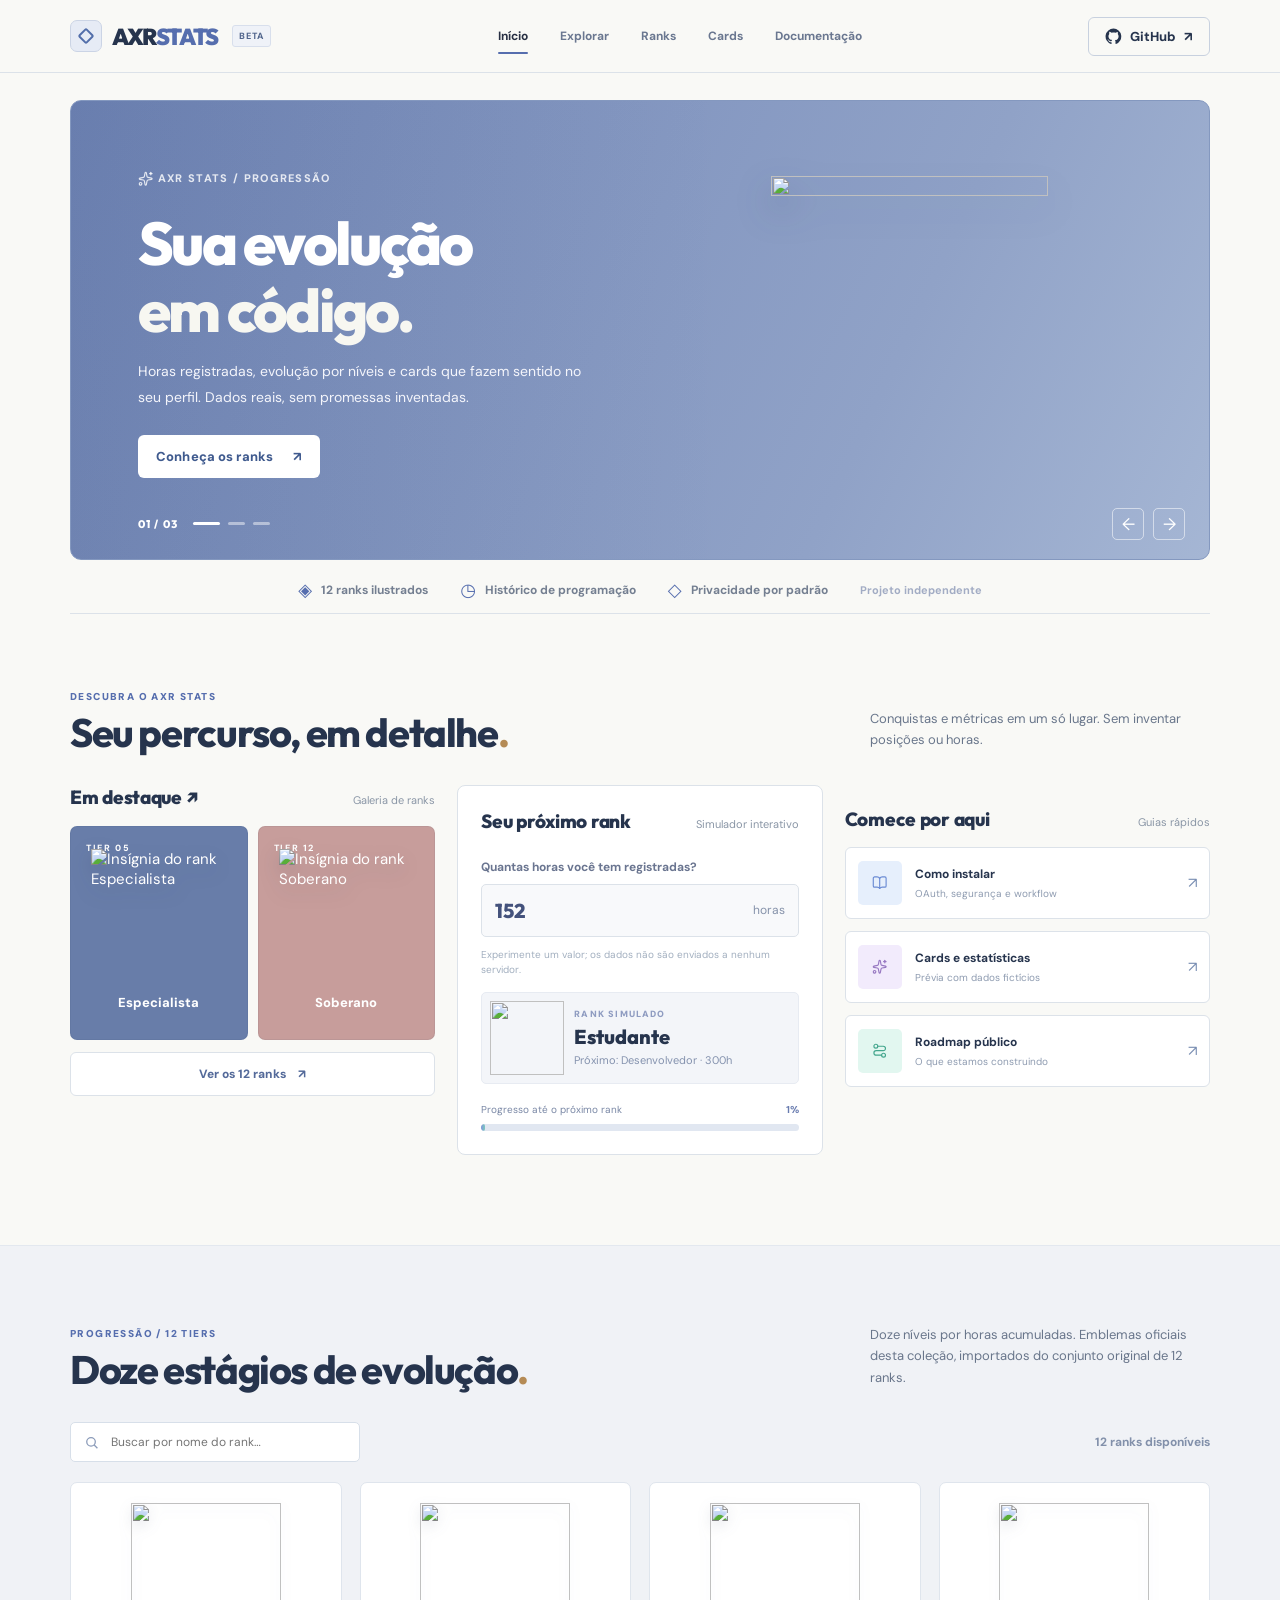
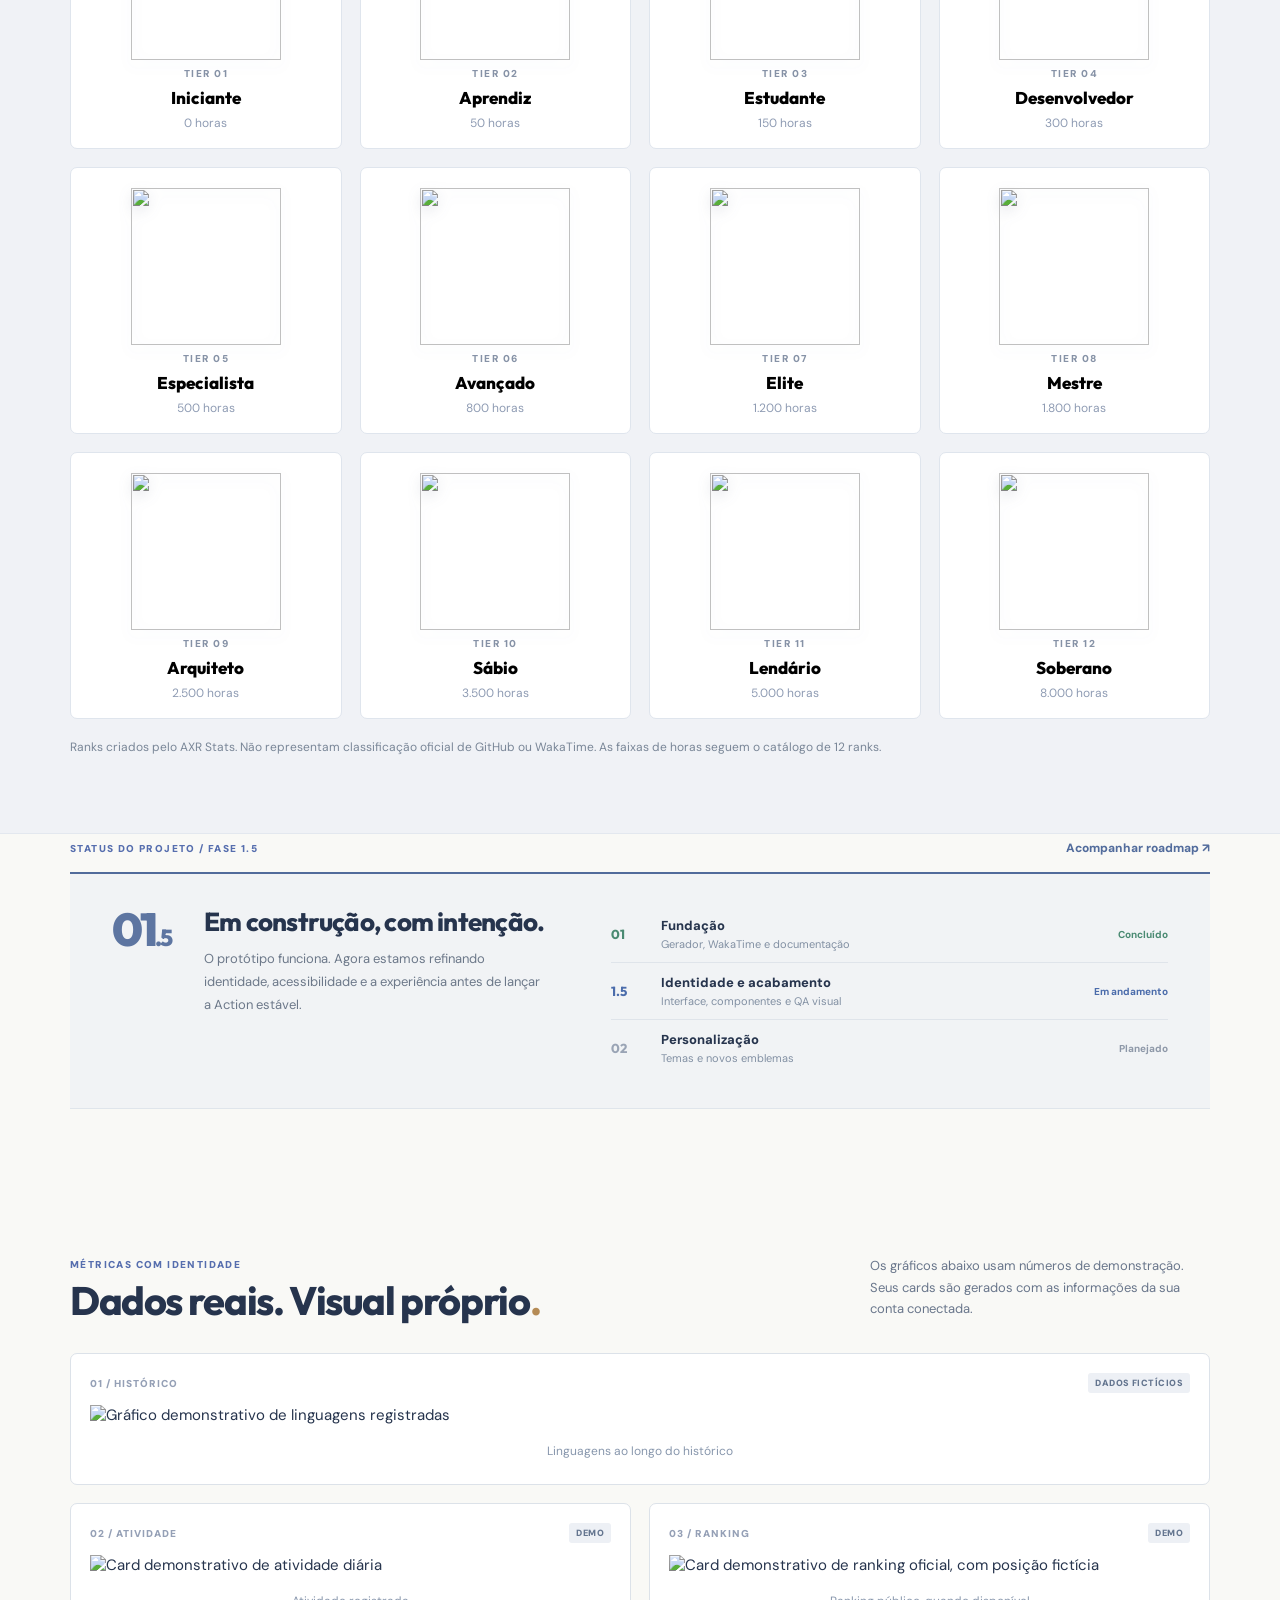
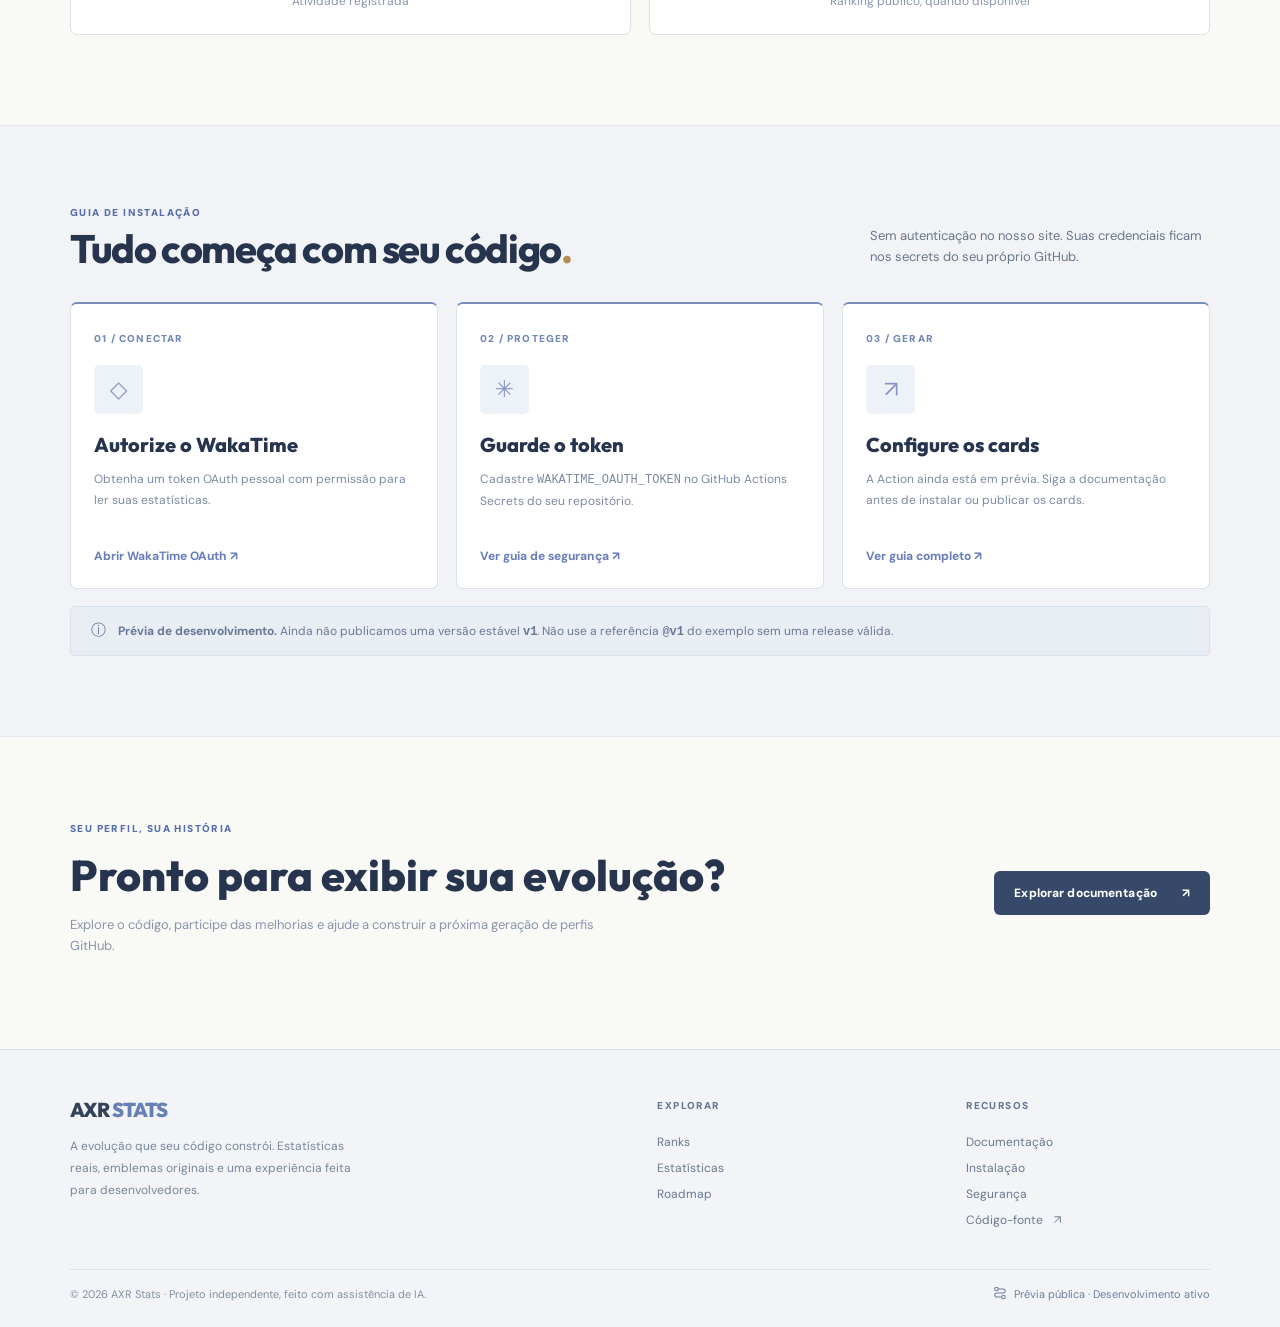
==== commit 02ed638a: "feat(site): consistent footers, 12-tier copy, UI iconography and typographic motion" ====
--- a/site/index.html
+++ b/site/index.html
@@ -12,6 +12,8 @@
   <link rel="icon" href="favicon.svg" type="image/svg+xml">
   <link rel="stylesheet" href="style.css">
   <link rel="stylesheet" href="refinement.css">
+  <link rel="stylesheet" href="ui.css">
+  <script src="ui.js" defer></script>
   <script src="app.js" defer></script>
 </head>
 <body>
@@ -44,13 +46,13 @@
   </header>
 
   <main id="conteudo">
-    <section class="hero wrap" id="inicio" aria-labelledby="hero-title">
+    <section data-reveal class="hero wrap" id="inicio" aria-labelledby="hero-title">
       <div class="hero-stage" aria-roledescription="carrossel" aria-label="Destaques do AXR Stats">
         <div class="hero-speckles" aria-hidden="true"></div>
         <div class="hero-orb orb-a" aria-hidden="true"></div>
         <div class="hero-orb orb-b" aria-hidden="true"></div>
         <div class="hero-copy" aria-live="polite" aria-atomic="true">
-          <div class="hero-label"><span class="label-flare" aria-hidden="true">✦</span> AXR STATS / PROGRESSÃO</div>
+          <div class="hero-label"><span class="label-flare" data-icon="sparkles" aria-hidden="true"></span> AXR STATS / PROGRESSÃO</div>
           <h1 id="hero-title">Sua evolução<br><span>em código.</span></h1>
           <p id="hero-description">Horas registradas, evolução por níveis e cards que fazem sentido no seu perfil. Dados reais, sem promessas inventadas.</p>
           <a id="hero-action" class="hero-cta" href="#ranks">Conheça os ranks <span aria-hidden="true">↗</span></a>
@@ -84,7 +86,7 @@
       </div>
     </section>
 
-    <section id="explorar" class="wrap discover" aria-labelledby="discover-title">
+    <section data-reveal id="explorar" class="wrap discover" aria-labelledby="discover-title">
       <div class="section-intro">
         <div><p class="eyebrow">DESCUBRA O AXR STATS</p><h2 id="discover-title">Seu percurso, em detalhe<span class="accent-dot">.</span></h2></div>
         <p>Conquistas e métricas em um só lugar. Sem inventar posições ou horas.</p>
@@ -98,7 +100,7 @@
               <img src="assets/badges/current/05-especialista.png" alt="Insígnia do rank Especialista" loading="lazy" width="120" height="120">
               <span class="featured-name">Especialista</span>
             </a>
-            <a class="featured-art featured-gold" href="#ranks" aria-label="Ver rank Lenda">
+            <a class="featured-art featured-gold" href="#ranks" aria-label="Ver rank Soberano">
               <span class="featured-index">TIER 12</span>
               <img src="assets/badges/current/12-soberano.png" alt="Insígnia do rank Soberano" loading="lazy" width="120" height="120">
               <span class="featured-name">Soberano</span>
@@ -122,17 +124,17 @@
 
         <article class="discovery-column quick-panel">
           <div class="panel-heading"><h3>Comece por aqui</h3><span class="panel-sub">Guias rápidos</span></div>
-          <a href="docs/installation/" class="quick-link"><span class="quick-icon blue" aria-hidden="true">01</span><span><strong>Como instalar</strong><small>OAuth, segurança e workflow</small></span><span class="quick-arrow" aria-hidden="true">↗</span></a>
-          <a href="docs/cards/" class="quick-link"><span class="quick-icon lavender" aria-hidden="true">02</span><span><strong>Cards e estatísticas</strong><small>Prévia com dados fictícios</small></span><span class="quick-arrow" aria-hidden="true">↗</span></a>
-          <a href="docs/roadmap/" class="quick-link"><span class="quick-icon mint" aria-hidden="true">03</span><span><strong>Roadmap público</strong><small>O que estamos construindo</small></span><span class="quick-arrow" aria-hidden="true">↗</span></a>
+          <a href="docs/installation/" class="quick-link"><span class="quick-icon blue" data-icon="book-open" aria-hidden="true"></span><span><strong>Como instalar</strong><small>OAuth, segurança e workflow</small></span><span class="quick-arrow" aria-hidden="true">↗</span></a>
+          <a href="docs/cards/" class="quick-link"><span class="quick-icon lavender" data-icon="sparkles" aria-hidden="true"></span><span><strong>Cards e estatísticas</strong><small>Prévia com dados fictícios</small></span><span class="quick-arrow" aria-hidden="true">↗</span></a>
+          <a href="docs/roadmap/" class="quick-link"><span class="quick-icon mint" data-icon="route" aria-hidden="true"></span><span><strong>Roadmap público</strong><small>O que estamos construindo</small></span><span class="quick-arrow" aria-hidden="true">↗</span></a>
         </article>
       </div>
     </section>
 
-    <section class="ranks-section" id="ranks" aria-labelledby="ranks-title">
+    <section data-reveal class="ranks-section" id="ranks" aria-labelledby="ranks-title">
       <div class="wrap">
         <div class="section-intro">
-          <div><p class="eyebrow">PROGRESSÃO / 07 TIERS</p><h2 id="ranks-title">Sete estágios de evolução<span class="accent-dot">.</span></h2></div>
+          <div><p class="eyebrow">PROGRESSÃO / 12 TIERS</p><h2 id="ranks-title">Doze estágios de evolução<span class="accent-dot">.</span></h2></div>
           <p>Doze níveis por horas acumuladas. Emblemas oficiais desta coleção, importados do conjunto original de 12 ranks.</p>
         </div>
         <div class="rank-toolbar">
@@ -144,7 +146,7 @@
       </div>
     </section>
 
-    <section class="project-status wrap" aria-labelledby="status-title">
+    <section data-reveal class="project-status wrap" aria-labelledby="status-title">
       <div class="status-titlebar">
         <span class="eyebrow">STATUS DO PROJETO / FASE 1.5</span>
         <a class="status-link" href="docs/roadmap/">Acompanhar roadmap <span aria-hidden="true">↗</span></a>
@@ -163,7 +165,7 @@
       </div>
     </section>
 
-    <section class="wrap cards-section" id="cards" aria-labelledby="cards-title">
+    <section data-reveal class="wrap cards-section" id="cards" aria-labelledby="cards-title">
       <div class="section-intro">
         <div><p class="eyebrow">MÉTRICAS COM IDENTIDADE</p><h2 id="cards-title">Dados reais. Visual próprio<span class="accent-dot">.</span></h2></div>
         <p>Os gráficos abaixo usam números de demonstração. Seus cards são gerados com as informações da sua conta conectada.</p>
@@ -175,7 +177,7 @@
       </div>
     </section>
 
-    <section class="guide-band" id="guia" aria-labelledby="guide-title">
+    <section data-reveal class="guide-band" id="guia" aria-labelledby="guide-title">
       <div class="wrap">
         <div class="section-intro">
           <div><p class="eyebrow">GUIA DE INSTALAÇÃO</p><h2 id="guide-title">Tudo começa com seu código<span class="accent-dot">.</span></h2></div>
@@ -190,13 +192,35 @@
       </div>
     </section>
 
-    <section class="wrap final-cta">
+    <section data-reveal class="wrap final-cta">
       <div><span class="eyebrow">SEU PERFIL, SUA HISTÓRIA</span><h2>Pronto para exibir sua evolução?</h2><p>Explore o código, participe das melhorias e ajude a construir a próxima geração de perfis GitHub.</p></div>
       <a href="docs/" class="dark-cta">Explorar documentação <span aria-hidden="true">↗</span></a>
     </section>
   </main>
 
-  <footer class="footer"><div class="wrap footer-inner"><div><strong><span aria-hidden="true">✦</span> AXR STATS</strong><p>Projeto independente construído com assistência de IA.</p></div><div class="footer-links"><a href="https://github.com/axrobert/axr-stats" target="_blank" rel="noopener noreferrer">Código</a><a href="docs/">Documentação</a><a href="https://github.com/axrobert/axr-stats/blob/main/CONTRIBUTING.md" target="_blank" rel="noopener noreferrer">Contribuir</a><a href="docs/security/">Privacidade</a></div></div></footer>
+  <footer class="axr-footer" aria-label="Rodapé do AXR Stats">
+  <div class="wrap axr-footer-inner">
+    <section class="axr-footer-about" aria-label="Sobre o AXR Stats">
+      <a href="" class="axr-footer-brand" aria-label="AXR Stats — início">AXR <span>STATS</span></a>
+      <p class="axr-footer-lead">A evolução que seu código constrói. Estatísticas reais, emblemas originais e uma experiência feita para desenvolvedores.</p>
+    </section>
+    <nav class="axr-footer-col" aria-label="Explorar"><h2>Explorar</h2>
+      <a href="#ranks">Ranks</a>
+      <a href="#cards">Estatísticas</a>
+      <a href="docs/roadmap/">Roadmap</a>
+    </nav>
+    <nav class="axr-footer-col" aria-label="Recursos"><h2>Recursos</h2>
+      <a href="docs/">Documentação</a>
+      <a href="docs/installation/">Instalação</a>
+      <a href="docs/security/">Segurança</a>
+      <a href="https://github.com/axrobert/axr-stats" target="_blank" rel="noopener noreferrer">Código-fonte <span data-icon="arrow-up-right" aria-hidden="true"></span></a>
+    </nav>
+  </div>
+  <div class="wrap axr-footer-bottom">
+    <span>© 2026 AXR Stats · Projeto independente, feito com assistência de IA.</span>
+    <a href="docs/roadmap/" class="axr-footer-mark"><span data-icon="route" aria-hidden="true"></span> Prévia pública · Desenvolvimento ativo</a>
+  </div>
+</footer>
 
   <dialog id="rank-dialog" class="rank-dialog" aria-labelledby="dialog-title">
     <button type="button" class="dialog-close" id="close-dialog" aria-label="Fechar detalhes">×</button>
--- a/site/ui.css
+++ b/site/ui.css
@@ -0,0 +1,52 @@
+/* AXR Stats · interaction and typography layer — restrained by design */
+:root{--axr-ease:cubic-bezier(.22,1,.36,1);--axr-duration:320ms}
+html{scroll-behavior:smooth;scroll-padding-top:100px}
+body{overflow-x:hidden}
+.ui-icon{display:inline-block;width:1.1em;height:1.1em;stroke:currentColor;stroke-width:1.8;stroke-linecap:round;stroke-linejoin:round;fill:none;vertical-align:-.17em;flex-shrink:0}
+.ui-progress{position:fixed;inset:0 auto auto 0;height:2px;width:0;background:#5d7cb1;z-index:150;pointer-events:none;transform-origin:left;transition:width .1s linear}
+.ui-back-top{position:fixed;right:22px;bottom:24px;display:grid;place-items:center;width:41px;height:41px;padding:0;border:1px solid #ccd5e3;border-radius:7px;background:rgba(255,255,255,.96);color:#405981;box-shadow:0 8px 20px rgba(32,48,72,.08);cursor:pointer;z-index:40;opacity:0;visibility:hidden;transform:translateY(9px);transition:opacity .25s,transform .25s,visibility .25s,background-color .2s}
+.ui-back-top.is-visible{opacity:1;visibility:visible;transform:translateY(0)}
+.ui-back-top:hover{background:#edf1f7}
+.ui-back-top .ui-icon{width:19px;height:19px}
+.site-header{transition:box-shadow .3s,border-color .3s}
+.site-header.is-scrolled{box-shadow:0 5px 21px rgba(33,48,74,.055);border-bottom-color:#d1dae7}
+.main-nav a,.docs-header-nav a,.footer-links a,.docs-sidebar a,.docs-toc a,.status-link{transition:color .2s ease,background-color .2s ease,border-color .2s ease}
+.hero-cta,.header-github,.dark-cta,.panel-action,.dialog-cta,.rank-card,.featured-art,.quick-link,.docs-pagination a,.docs-tile,.quick-icon,.copy-code,.docs-searchbox input{transition:color .24s var(--axr-ease),background-color .24s var(--axr-ease),border-color .24s var(--axr-ease),transform .32s var(--axr-ease),box-shadow .32s var(--axr-ease)}
+.hero-cta:active,.dark-cta:active,.panel-action:active,.header-github:active,.rank-card:active{transform:translateY(1px) scale(.99)}
+.hero-medal{transition:opacity .36s ease,transform .45s var(--axr-ease)}
+.hero-medal.is-changing{opacity:.28;transform:translateY(7px) scale(.965)}
+.hero-copy h1 [data-typing]{display:inline-block;vertical-align:bottom}
+.hero-copy h1 [data-typing].is-typing::after{content:"";display:inline-block;vertical-align:-.08em;width:2px;height:.85em;background:rgba(255,255,255,.85);margin-left:4px;animation:axr-caret .8s steps(1,end) infinite}
+@keyframes axr-caret{50%{opacity:0}}
+[data-reveal]{opacity:1;transform:none}
+.js-motion [data-reveal]{opacity:0;transform:translate3d(0,17px,0);transition:opacity .75s var(--axr-ease),transform .75s var(--axr-ease)}
+.js-motion [data-reveal].is-revealed{opacity:1;transform:none}
+.js-motion [data-reveal]:nth-child(2){transition-delay:50ms}
+.js-motion [data-reveal]:nth-child(3){transition-delay:90ms}
+.docs-content a:hover,.docs-footer-note a:hover{color:#365b96}
+.docs-content h2{scroll-margin-top:110px}
+.docs-toc a[aria-current="location"]{color:#455f93;font-weight:750}
+.docs-toc a[aria-current="location"]::before{content:"";width:3px;height:12px;background:#667fae;display:inline-block;vertical-align:-2px;margin-left:-17px;margin-right:14px}
+.docs-searchbox:focus-within input{border-color:#829ac5;box-shadow:0 0 0 3px rgba(111,141,195,.1)}
+.docs-tile-symbol{display:grid;place-items:center}
+.docs-tile-symbol .ui-icon{width:21px;height:21px}
+.docs-pagination a:hover{border-color:#b9c7db}
+.docs-callout{position:relative}
+.docs-content pre{position:relative}
+.copy-code{display:inline-flex;align-items:center;gap:6px}
+.copy-code .ui-icon{width:14px;height:14px}
+.docs-mobile-nav .ui-icon{width:17px;height:17px}
+.axr-footer{border-top:1px solid #dae1eb;background:#f2f4f7;color:#33435c}
+.axr-footer-inner{display:grid;grid-template-columns:minmax(0,1.5fr) repeat(2,minmax(0,.7fr));gap:65px;padding:48px 0 36px}
+.axr-footer-brand{font:850 20px/1.15 Outfit,system-ui,sans-serif;letter-spacing:-.05em}
+.axr-footer-brand span{color:#6480b4}
+.axr-footer-lead{font-size:12px;color:#78869c;line-height:1.8;max-width:290px;margin:14px 0 0}
+.axr-footer-col h2{font:850 10px/1.5 'DM Sans',sans-serif;text-transform:uppercase;letter-spacing:.14em;color:#647794;margin:0 0 16px}
+.axr-footer-col a{display:flex;gap:8px;align-items:center;font-size:12px;color:#6a7890;padding:5px 0;max-width:max-content;transition:color .2s,transform .2s}
+.axr-footer-col a:hover{color:#4569a4;transform:translateX(2px)}
+.axr-footer-bottom{border-top:1px solid #dce2ec;display:flex;justify-content:space-between;align-items:center;gap:12px;padding:16px 0 26px;color:#8390a2;font-size:11px}
+.axr-footer-bottom a{color:#6b7fa2}
+.axr-footer-mark{display:inline-flex;gap:7px;align-items:center}
+.axr-footer-mark .ui-icon{width:14px;height:14px}
+@media(max-width:760px){.axr-footer-inner{grid-template-columns:repeat(2,minmax(0,1fr));gap:30px 23px;padding:35px 0 27px}.axr-footer-about{grid-column:1/-1}.axr-footer-bottom{align-items:flex-start;flex-direction:column}.ui-back-top{right:15px;bottom:15px}}
+@media(prefers-reduced-motion:reduce){html{scroll-behavior:auto!important}*,*::before,*::after{animation-duration:.01ms!important;animation-iteration-count:1!important;transition-duration:.01ms!important;scroll-behavior:auto!important}.js-motion [data-reveal]{opacity:1;transform:none}.hero-copy h1 [data-typing].is-typing::after{animation:none}}
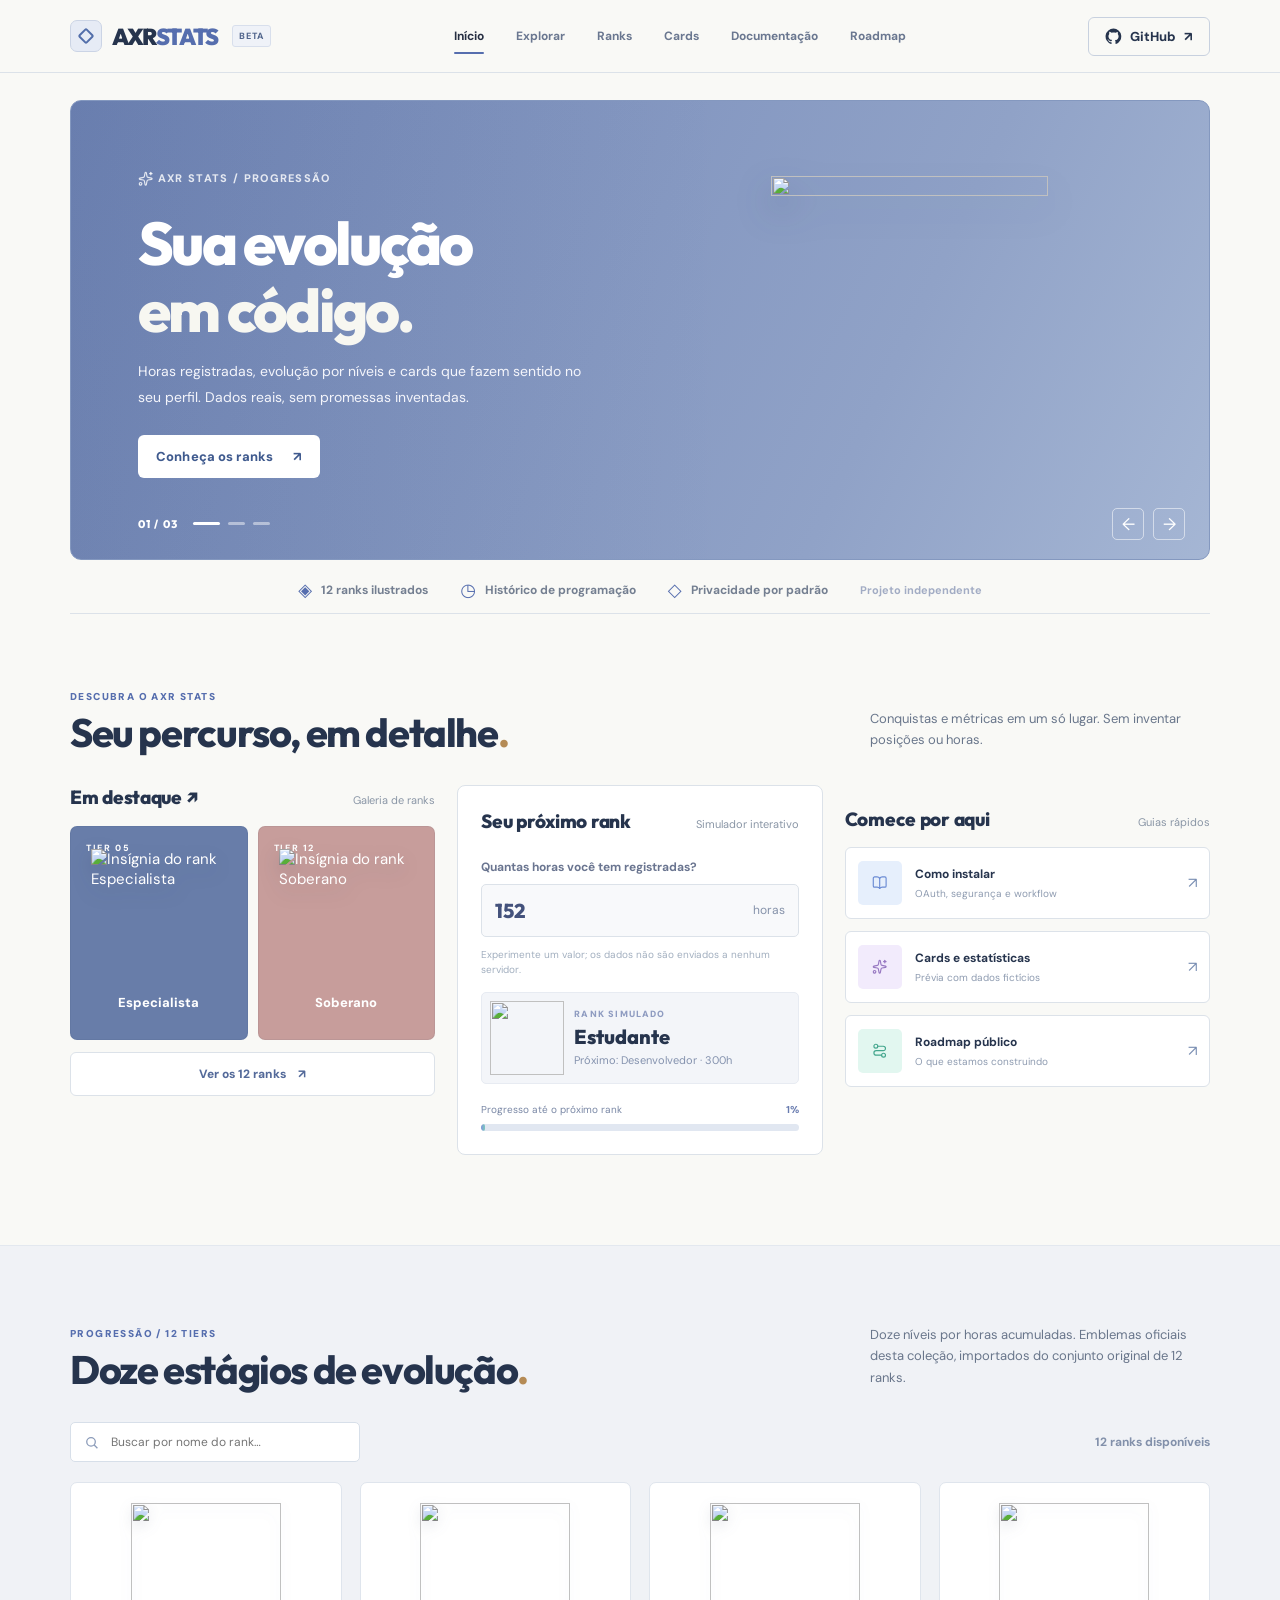
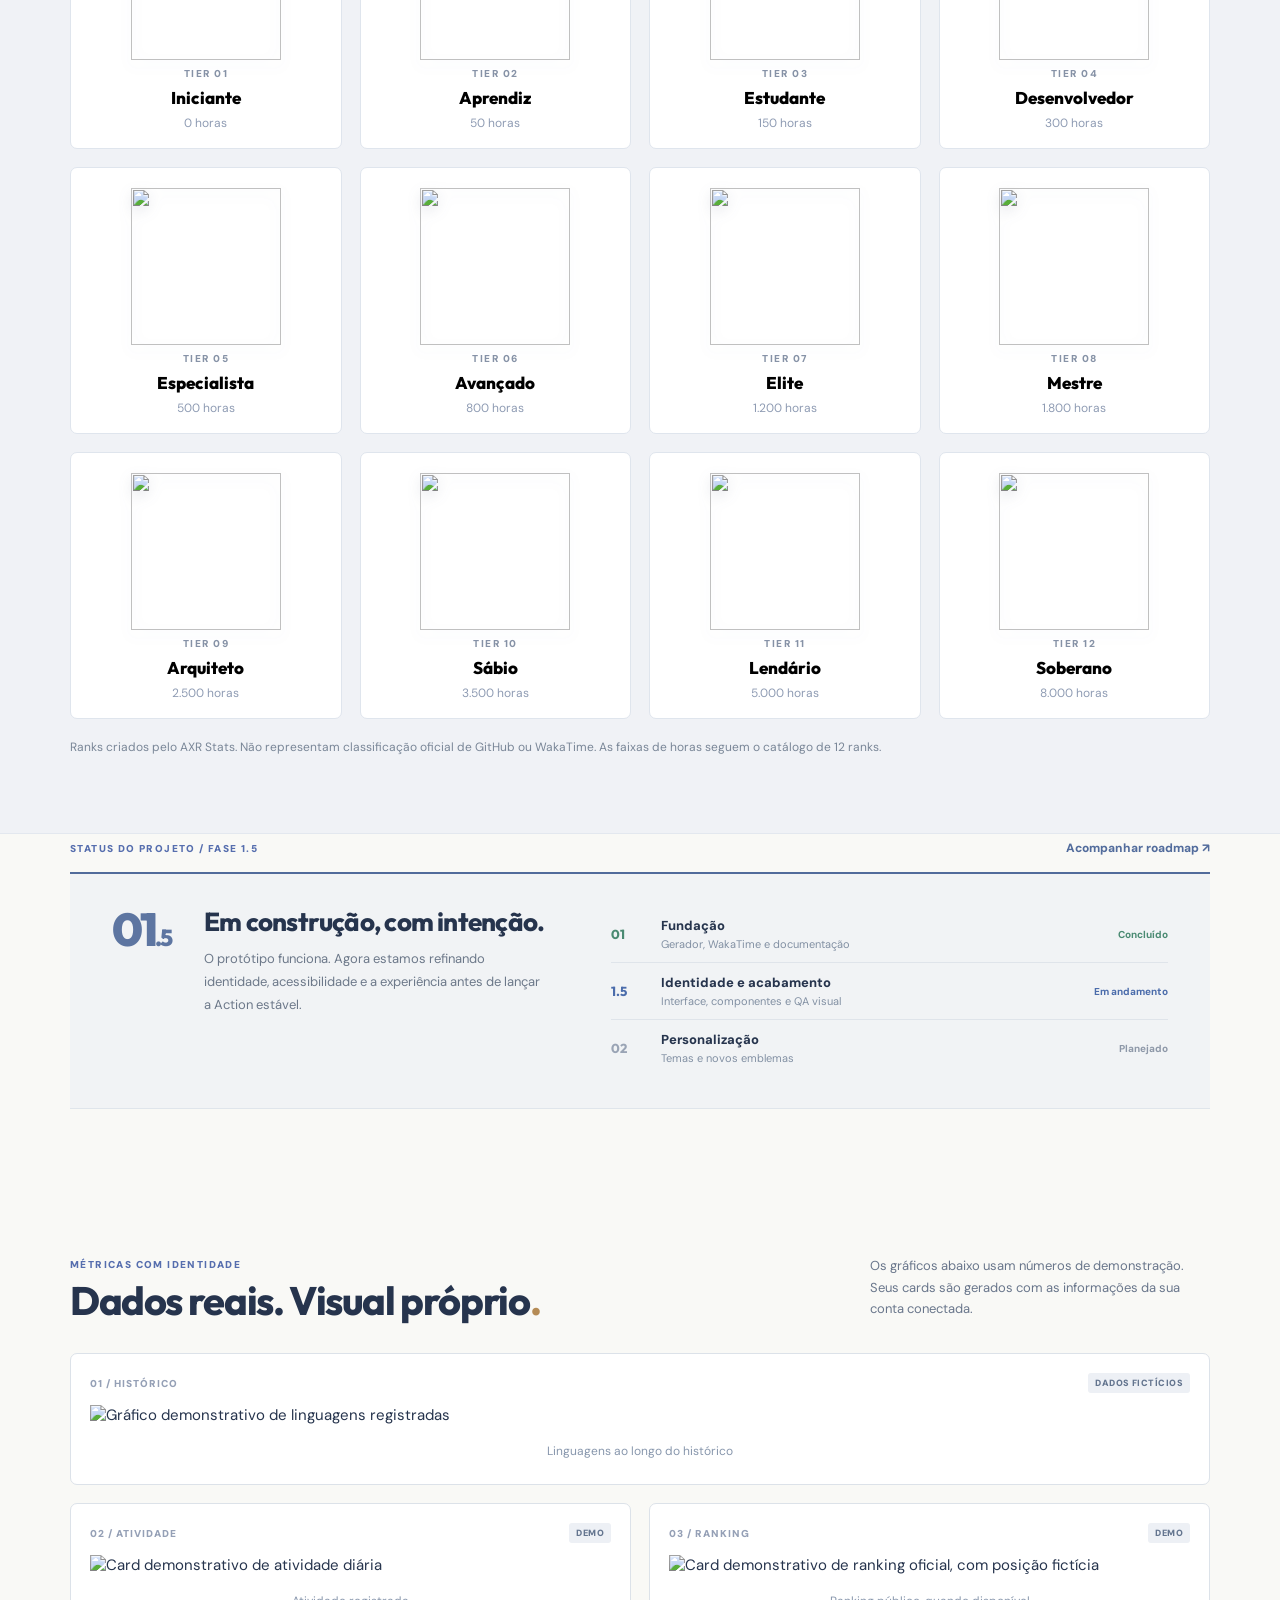
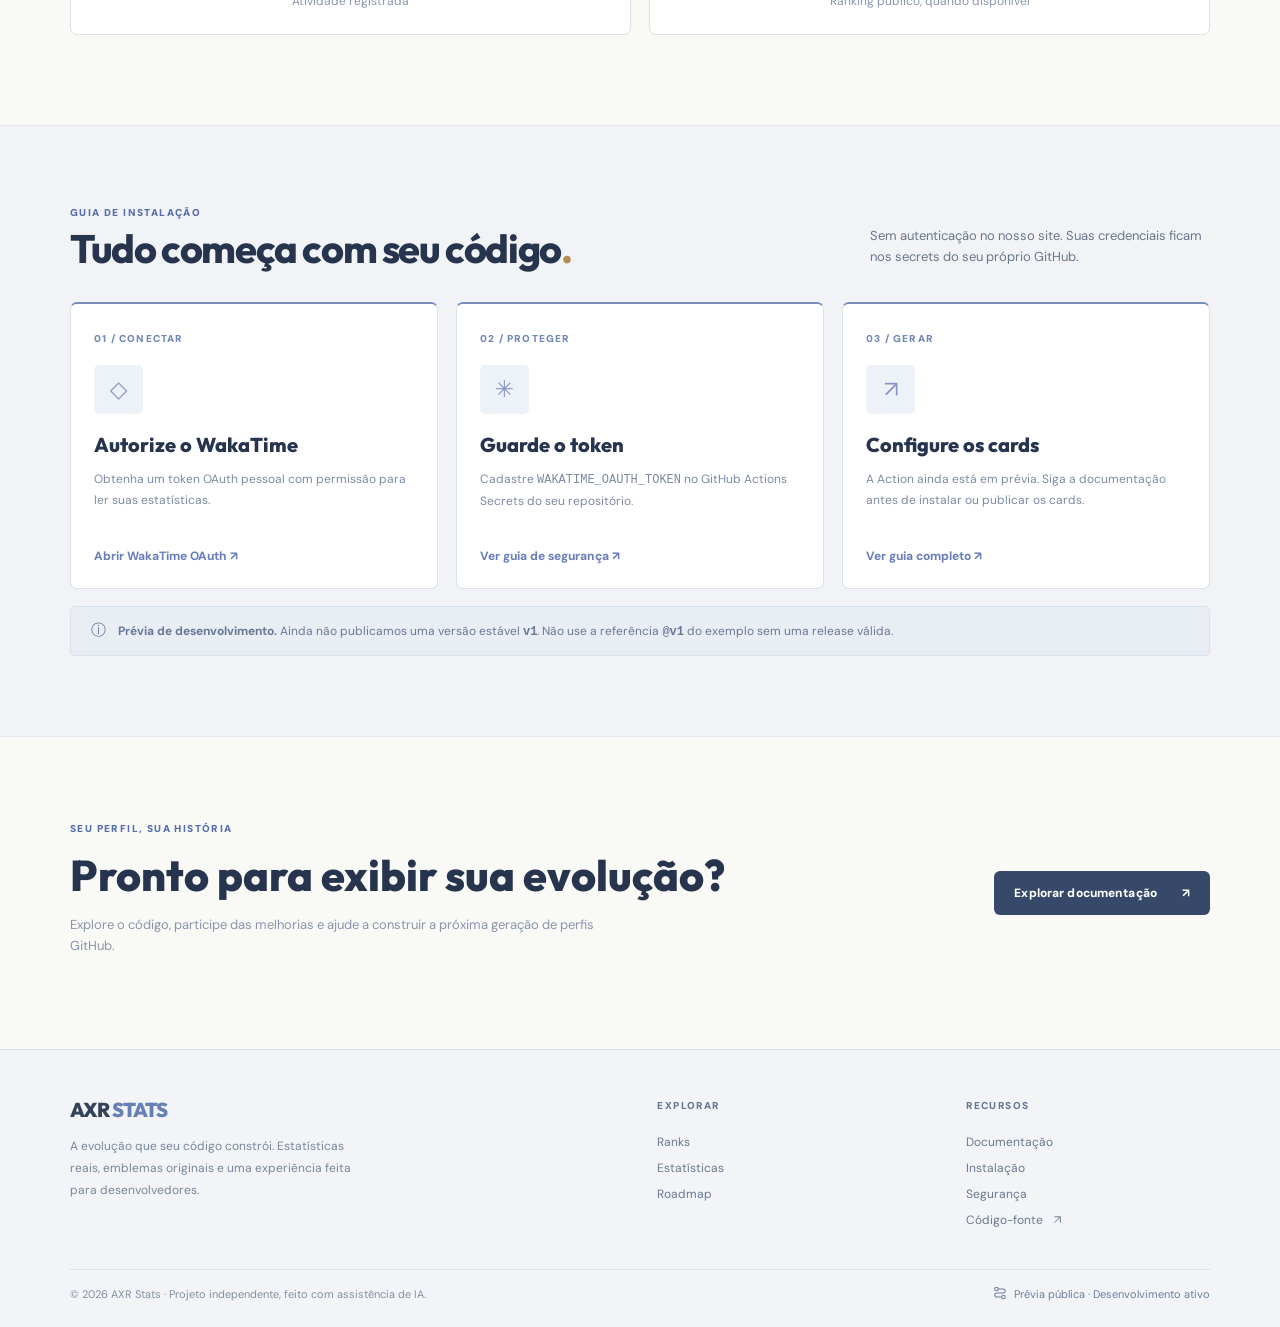
==== commit 42a153c3: "feat(roadmap): connect navigation, documentation and full browser regression checks" ====
--- a/site/index.html
+++ b/site/index.html
@@ -11,15 +11,11 @@
   <title>AXR Stats — Seu código. Sua evolução.</title>
   <link rel="icon" href="favicon.svg" type="image/svg+xml">
   <link rel="stylesheet" href="style.css">
-  <link rel="stylesheet" href="refinement.css">
-  <link rel="stylesheet" href="ui.css">
   <script src="ui.js" defer></script>
   <script src="app.js" defer></script>
 </head>
 <body>
   <a class="skip" href="#conteudo">Ir para o conteúdo</a>
-  <div class="ambient ambient-a" aria-hidden="true"></div>
-  <div class="ambient ambient-b" aria-hidden="true"></div>
 
   <header class="site-header">
     <div class="wrap header-inner">
@@ -37,6 +33,7 @@
         <a href="#ranks">Ranks</a>
         <a href="#cards">Cards</a>
         <a href="docs/">Documentação</a>
+        <a href="roadmap/">Roadmap</a>
       </nav>
       <a class="header-github" href="https://github.com/axrobert/axr-stats" target="_blank" rel="noopener noreferrer">
         <svg viewBox="0 0 24 24" aria-hidden="true"><path fill="currentColor" d="M12 .8a11.2 11.2 0 0 0-3.54 21.83c.56.1.76-.24.76-.54v-2.1c-3.1.67-3.76-1.32-3.76-1.32-.51-1.29-1.25-1.64-1.25-1.64-1.02-.7.08-.68.08-.68 1.13.08 1.72 1.16 1.72 1.16 1.01 1.72 2.65 1.22 3.29.93.1-.73.39-1.23.71-1.52-2.48-.28-5.09-1.24-5.09-5.54 0-1.22.44-2.22 1.16-3.01-.12-.28-.5-1.42.11-2.96 0 0 .95-.3 3.08 1.15A10.7 10.7 0 0 1 12 6.4c.95 0 1.9.13 2.8.38 2.13-1.44 3.08-1.15 3.08-1.15.61 1.54.23 2.68.11 2.96.72.79 1.16 1.79 1.16 3.01 0 4.31-2.61 5.25-5.1 5.53.4.35.76 1.02.76 2.06v2.8c0 .3.2.65.77.54A11.2 11.2 0 0 0 12 .8Z"/></svg>
@@ -48,9 +45,6 @@
   <main id="conteudo">
     <section data-reveal class="hero wrap" id="inicio" aria-labelledby="hero-title">
       <div class="hero-stage" aria-roledescription="carrossel" aria-label="Destaques do AXR Stats">
-        <div class="hero-speckles" aria-hidden="true"></div>
-        <div class="hero-orb orb-a" aria-hidden="true"></div>
-        <div class="hero-orb orb-b" aria-hidden="true"></div>
         <div class="hero-copy" aria-live="polite" aria-atomic="true">
           <div class="hero-label"><span class="label-flare" data-icon="sparkles" aria-hidden="true"></span> AXR STATS / PROGRESSÃO</div>
           <h1 id="hero-title">Sua evolução<br><span>em código.</span></h1>
@@ -58,12 +52,7 @@
           <a id="hero-action" class="hero-cta" href="#ranks">Conheça os ranks <span aria-hidden="true">↗</span></a>
         </div>
         <div class="hero-art" aria-hidden="true">
-          <span class="orbit orbit-outer"></span><span class="orbit orbit-inner"></span>
-          <span class="orbit-star star-one">✦</span><span class="orbit-star star-two">✧</span><span class="orbit-star star-three">✦</span>
           <img id="hero-medal" class="hero-medal" src="assets/badges/current/08-mestre.png" alt="" width="260" height="270">
-          <div class="hero-mini mini-one"><img src="assets/badges/current/03-estudante.png" alt="" width="56" height="56"></div>
-          <div class="hero-mini mini-two"><img src="assets/badges/current/12-soberano.png" alt="" width="56" height="56"></div>
-          <div class="hero-art-caption">LEVEL UP <span>✧</span></div>
         </div>
         <div class="hero-controls">
           <span class="hero-counter" id="hero-counter">01 / 03</span>
@@ -126,7 +115,7 @@
           <div class="panel-heading"><h3>Comece por aqui</h3><span class="panel-sub">Guias rápidos</span></div>
           <a href="docs/installation/" class="quick-link"><span class="quick-icon blue" data-icon="book-open" aria-hidden="true"></span><span><strong>Como instalar</strong><small>OAuth, segurança e workflow</small></span><span class="quick-arrow" aria-hidden="true">↗</span></a>
           <a href="docs/cards/" class="quick-link"><span class="quick-icon lavender" data-icon="sparkles" aria-hidden="true"></span><span><strong>Cards e estatísticas</strong><small>Prévia com dados fictícios</small></span><span class="quick-arrow" aria-hidden="true">↗</span></a>
-          <a href="docs/roadmap/" class="quick-link"><span class="quick-icon mint" data-icon="route" aria-hidden="true"></span><span><strong>Roadmap público</strong><small>O que estamos construindo</small></span><span class="quick-arrow" aria-hidden="true">↗</span></a>
+          <a href="roadmap/" class="quick-link"><span class="quick-icon mint" data-icon="route" aria-hidden="true"></span><span><strong>Roadmap público</strong><small>O que estamos construindo</small></span><span class="quick-arrow" aria-hidden="true">↗</span></a>
         </article>
       </div>
     </section>
@@ -149,7 +138,7 @@
     <section data-reveal class="project-status wrap" aria-labelledby="status-title">
       <div class="status-titlebar">
         <span class="eyebrow">STATUS DO PROJETO / FASE 1.5</span>
-        <a class="status-link" href="docs/roadmap/">Acompanhar roadmap <span aria-hidden="true">↗</span></a>
+        <a class="status-link" href="roadmap/">Acompanhar roadmap <span aria-hidden="true">↗</span></a>
       </div>
       <div class="status-ledger">
         <div class="status-ledger-copy">
@@ -201,13 +190,13 @@
   <footer class="axr-footer" aria-label="Rodapé do AXR Stats">
   <div class="wrap axr-footer-inner">
     <section class="axr-footer-about" aria-label="Sobre o AXR Stats">
-      <a href="" class="axr-footer-brand" aria-label="AXR Stats — início">AXR <span>STATS</span></a>
+      <a href="./" class="axr-footer-brand" aria-label="AXR Stats — início">AXR <span>STATS</span></a>
       <p class="axr-footer-lead">A evolução que seu código constrói. Estatísticas reais, emblemas originais e uma experiência feita para desenvolvedores.</p>
     </section>
     <nav class="axr-footer-col" aria-label="Explorar"><h2>Explorar</h2>
       <a href="#ranks">Ranks</a>
       <a href="#cards">Estatísticas</a>
-      <a href="docs/roadmap/">Roadmap</a>
+      <a href="roadmap/">Roadmap</a>
     </nav>
     <nav class="axr-footer-col" aria-label="Recursos"><h2>Recursos</h2>
       <a href="docs/">Documentação</a>
--- a/site/style.css
+++ b/site/style.css
@@ -1,4 +1,10 @@
 @import url('https://fonts.googleapis.com/css2?family=DM+Sans:wght@400;500;600;700;800&family=Outfit:wght@400;500;600;700;800;900&display=swap');
+/* AXR Stats · CANONICAL STYLESHEET
+   Original precedence: base → documentation → editorial refinement → interaction.
+   Edit this file; do not reintroduce override layers.
+*/
+
+/* ─────────────── site/style.css ─────────────── */
 :root{color-scheme:light;--ink:#28344c;--muted:#71809b;--line:#e5eaf3;--blue:#7b92cb;--lavender:#9395cb;--mint:#3cbb9a;--purple:#777bb8;--bg:#f7f9fe;--card:#fff;--shadow:0 18px 44px rgba(64,76,123,.07);font-family:'DM Sans',Arial,system-ui,sans-serif;font-size:15px}
 *{box-sizing:border-box}html{scroll-behavior:smooth;scroll-padding-top:85px}body{margin:0;color:var(--ink);background:radial-gradient(ellipse 650px 420px at 15% 28%,rgba(196,212,250,.25),transparent),radial-gradient(ellipse 640px 520px at 90% 55%,rgba(222,204,255,.24),transparent),var(--bg);min-width:320px}a{color:inherit;text-decoration:none}button,input{font:inherit}button{cursor:pointer}.wrap{width:min(1140px,calc(100% - 50px));margin-inline:auto}.sr-only{position:absolute;width:1px;height:1px;padding:0;margin:-1px;overflow:hidden;clip:rect(0,0,0,0);white-space:nowrap;border:0}.skip{position:absolute;top:-100px;left:8px;background:#fff;z-index:100;padding:12px}.skip:focus{top:8px}a:focus-visible,button:focus-visible,input:focus-visible{outline:3px solid #6f84ce;outline-offset:4px}.ambient{pointer-events:none;position:absolute;border-radius:50%;filter:blur(55px);opacity:.3;z-index:-1}.ambient-a{width:340px;height:340px;background:#dae2ff;top:460px;left:-180px}.ambient-b{width:320px;height:320px;background:#e3dcff;top:740px;right:0}
 .site-header{background:rgba(255,255,255,.66);border-bottom:1px solid rgba(221,225,237,.65);position:relative;z-index:20;backdrop-filter:blur(15px)}.header-inner{height:84px;display:flex;align-items:center;justify-content:space-between;gap:25px}.brand{display:flex;align-items:center;gap:8px;font:800 23px Outfit,sans-serif;letter-spacing:-.055em;white-space:nowrap}.brand-soft{color:#8496c5}.brand-symbol{display:grid;place-items:center;width:37px;height:37px;background:linear-gradient(145deg,#8299d6,#6e78ab);border-radius:12px;box-shadow:0 6px 15px #9baad750}.brand-symbol span{width:14px;height:14px;border:2px solid white;transform:rotate(45deg);border-radius:2px}.brand-version{font:800 9px 'DM Sans',sans-serif;color:#8694b5;letter-spacing:.12em;border:1px solid #dce3f0;padding:4px 6px;border-radius:6px;margin-left:4px}.main-nav{display:flex;gap:38px;align-items:center;height:100%}.main-nav a{font-weight:700;color:#69748b;position:relative;padding:31px 0;transition:color .18s}.main-nav a:hover,.main-nav a.active{color:#272f43}.main-nav a.active::after{content:'';position:absolute;bottom:21px;left:0;right:0;height:2px;background:#778bba;border-radius:4px}.header-github{border:1px solid #cfd8e9;background:#fff;padding:12px 18px;display:flex;align-items:center;gap:8px;border-radius:999px;font-weight:800;font-size:13px;white-space:nowrap}.header-github svg{width:17px;height:17px}.menu-toggle{display:none}
@@ -13,3 +19,1247 @@
 @media(max-width:760px){.wrap{width:min(100% - 30px,1140px)}.header-inner{height:72px}.main-nav{display:none;position:absolute;top:72px;left:0;right:0;background:#fff;padding:12px 25px 23px;box-shadow:0 15px 20px #25345c15;flex-direction:column;align-items:stretch;gap:0}.main-nav.open{display:flex}.main-nav a{padding:12px 0}.main-nav a.active::after{bottom:6px;right:auto;width:36px}.menu-toggle{margin-left:auto;width:42px;height:42px;border:1px solid #dfe4ef;border-radius:10px;background:#fff;display:grid;place-content:center;gap:5px}.menu-toggle span{display:block;width:19px;height:2px;background:#51617d;border-radius:5px}.header-github{padding:10px 12px}.hero-stage{min-height:610px}.hero-copy{width:100%;padding:45px 32px 0}.hero-copy h1{font-size:42px;margin:18px 0 8px}.hero-copy p{min-height:0;max-width:460px}.hero-art{top:auto;bottom:20px;height:245px;right:10%;left:10%;width:80%}.hero-medal{width:210px;max-height:230px}.orbit-outer{width:230px;height:230px}.orbit-inner{width:190px;height:190px}.hero-controls{bottom:20px;left:26px;right:18px}.hero-art-caption{display:none}.hero-mini{width:56px;height:56px}.hero-mini img{width:44px;height:44px}.hero-facts{flex-wrap:wrap;gap:12px 22px}.section-intro{display:block}.section-intro>p{margin-top:12px;max-width:570px}.discovery-grid{grid-template-columns:1fr}.quick-panel{grid-column:span 1;display:block}.quick-panel .panel-heading{margin:18px 0}.quick-link{margin-bottom:10px}.rank-grid{grid-template-columns:repeat(3,1fr);gap:12px}.steps-grid{grid-template-columns:1fr}.steps-grid p{min-height:0}.final-cta{flex-direction:column;align-items:flex-start}.footer-inner{flex-direction:column;align-items:flex-start}.footer-links{flex-wrap:wrap}.stats-showcase{grid-template-columns:1fr}.stats-showcase figure.stats-large{grid-column:span 1}}
 @media(max-width:500px){.brand{font-size:20px}.brand-version{display:none}.hero-stage{border-radius:19px;min-height:630px}.hero-copy{padding:40px 21px 0}.hero-copy h1{font-size:36px}.hero-copy p{font-size:13px}.hero-label{font-size:9px}.hero-cta{font-size:12px}.hero-facts{justify-content:flex-start;padding-left:6px;font-size:10px}.hero-facts-tag{display:none}.discover,.cards-section{padding-top:55px;padding-bottom:60px}.ranks-section,.guide-band{padding:58px 0}.rank-grid{grid-template-columns:repeat(2,minmax(0,1fr));gap:10px}.rank-card{padding:10px;min-height:219px}.rank-card img{width:115px;height:120px}.rank-card strong{font-size:16px}.rank-card small{font-size:10px}.rank-toolbar{align-items:stretch;flex-direction:column}.rank-search{min-width:0}.rank-count{text-align:right}.panel-heading h3{font-size:20px}.featured-art{min-height:188px}.featured-art img{height:122px}.stats-showcase figure{padding:10px}.final-cta{padding-top:58px;padding-bottom:58px}}
 @media(prefers-reduced-motion:reduce){html{scroll-behavior:auto}*,*:before,*:after{animation:none!important;transition:none!important}}
+
+
+/* ─────────────── site/docs/docs.css ─────────────── */
+/* AXR Stats documentation — intentionally restrained, editorial and accessible */
+:root{--doc-text:#28364b;--doc-muted:#7787a2;--doc-outline:#e7ebf3;--doc-paper:#fff;--doc-link:#5269a7}
+.docs-body{background:#f8faff;color:var(--doc-text);font-size:14px;line-height:1.75}
+.docs-body .site-header{position:sticky;top:0;z-index:30;box-shadow:0 1px 0 #dfe6f1}
+.docs-layout{display:grid;grid-template-columns:228px minmax(0,1fr) 188px;gap:42px;width:min(1310px,calc(100% - 64px));margin:0 auto;padding:48px 0 90px;align-items:start}
+.docs-sidebar{position:sticky;top:112px;height:calc(100vh - 128px);overflow-y:auto;padding:0 16px 30px 0;border-right:1px solid var(--doc-outline)}
+.docs-sidebar-group{margin:0 0 24px}.docs-sidebar h2{margin:0 0 8px;font-size:10px;font-weight:800;letter-spacing:.14em;text-transform:uppercase;color:#99a5be}
+.docs-sidebar a{display:flex;align-items:center;padding:7px 11px;border-radius:9px;font-weight:600;font-size:13px;color:#6f7d94;transition:background .15s,color .15s}
+.docs-sidebar a:hover{background:#eef2fb;color:#536db5}.docs-sidebar a[aria-current="page"]{background:#e8edf9;color:#536a9c;font-weight:800}
+.docs-searchbox{position:relative;margin-bottom:30px}.docs-searchbox input{width:100%;background:#fff;border:1px solid #dfe6f1;border-radius:11px;padding:11px 14px 11px 35px;color:#314461;font-size:12px;outline-offset:2px}
+.docs-searchbox:before{content:"⌕";position:absolute;left:13px;top:4px;font-size:23px;color:#90a0bf;pointer-events:none}.docs-search-results{display:none;position:absolute;top:45px;left:0;right:0;z-index:5;background:white;border:1px solid #dce5f3;box-shadow:0 12px 24px #2939501a;border-radius:13px;padding:7px;max-height:300px;overflow:auto}
+.docs-search-results.open{display:block}.docs-search-results a{display:block;padding:9px 11px}.docs-search-results strong{display:block;font-size:12px}.docs-search-results span{display:block;color:#8796ae;font-size:11px}
+.docs-main{min-width:0;max-width:840px}.docs-breadcrumb{font-size:12px;color:#93a1b5;display:flex;gap:9px;align-items:center;margin:0 0 35px}.docs-breadcrumb a:hover{color:#576fab}.docs-kicker{font-size:11px;letter-spacing:.17em;font-weight:800;color:#8da1d1;text-transform:uppercase;margin:0 0 13px}.docs-main h1{font:800 clamp(32px,4vw,45px)/1.2 Outfit,"Segoe UI",sans-serif;letter-spacing:-.045em;margin:0 0 18px;color:#28364b}.docs-lead{font-size:17px;line-height:1.8;color:#6e7f9b;margin:0 0 37px;max-width:690px}
+.docs-content h2{font:800 24px/1.3 Outfit,system-ui,sans-serif;letter-spacing:-.03em;margin:44px 0 14px;padding-top:12px;scroll-margin-top:120px}.docs-content h3{font:750 17px/1.4 Outfit,system-ui,sans-serif;margin:28px 0 12px;scroll-margin-top:120px}
+.docs-content p{margin:13px 0;color:#62728c}.docs-content ul,.docs-content ol{padding-left:21px;color:#62728c}.docs-content li{margin:8px 0;padding-left:4px}.docs-content strong{color:#303e54}.docs-content a{color:var(--doc-link);font-weight:700;text-decoration:underline;text-decoration-color:#b5c3e4;text-underline-offset:3px}
+.docs-content code{background:#edf1f8;color:#526ca0;border:1px solid #e1e7f4;border-radius:5px;padding:2px 5px;font-size:.89em;overflow-wrap:anywhere}.docs-content pre{margin:17px 0 24px;background:#182335;border:1px solid #293a54;border-radius:14px;color:#ecf2fc;font:13px/1.75 ui-monospace,SFMono-Regular,Consolas,monospace;padding:22px;overflow:auto}
+.docs-content pre code{background:transparent;color:inherit;padding:0;border:0;white-space:pre}.code-frame{position:relative}.copy-code{position:absolute;top:11px;right:11px;border:1px solid #52617a;color:#dce8f6;background:#28374f;padding:5px 10px;border-radius:7px;font-size:11px;font-weight:700;z-index:2}.copy-code:hover{background:#39506c}
+.docs-callout{background:#eff3fc;border:1px solid #dfe6f5;border-left:3px solid #89a1d1;border-radius:11px;padding:14px 17px;margin:22px 0}.docs-callout p{margin:0;font-size:13px}.docs-callout strong{color:#4e6293}
+.docs-warning{border-left-color:#dfab61;background:#fdf7ed;border-top-color:#f2dfc8;border-bottom-color:#f2dfc8;border-right-color:#f2dfc8}.docs-warning strong{color:#936c39}
+.docs-table{width:100%;border-collapse:collapse;margin:18px 0 28px;font-size:13px;text-align:left}.docs-table th{background:#eef2f9;color:#455b81;font-size:11px;letter-spacing:.03em}.docs-table th,.docs-table td{padding:11px 13px;border-bottom:1px solid #e3e9f3}.docs-table td{color:#60718e}.docs-table td code{font-size:11px}
+.docs-tile-grid{display:grid;grid-template-columns:repeat(2,minmax(0,1fr));gap:14px;margin:25px 0}.docs-tile{display:block;background:#fff;border:1px solid #e3e9f3;border-radius:16px;padding:19px;box-shadow:0 6px 20px #556a9820;text-decoration:none!important}.docs-tile:hover{border-color:#a2b6dd;transform:translateY(-2px)}.docs-tile-symbol{display:inline-grid;place-items:center;width:42px;height:42px;border-radius:12px;background:#e9edfa;color:#647bb3;font-size:20px;margin-bottom:12px}.docs-tile strong{display:block;font-size:15px}.docs-tile p{font-size:12px;margin:5px 0 0}.docs-rank-line{display:grid;grid-template-columns:70px 1fr auto;gap:16px;align-items:center;padding:10px 14px;background:#fff;border:1px solid #e9edf5;border-radius:12px;margin:9px 0}.docs-rank-line img{height:60px;width:66px;object-fit:contain}.docs-rank-line strong{font-size:13px}.docs-rank-line small{display:block;color:#8b9ab2}.docs-rank-line>span:last-child{font-weight:700;color:#788bac}
+.docs-pagination{display:flex;gap:12px;margin:54px 0 12px}.docs-pagination a{flex:1;border:1px solid #e0e7f3;background:#fff;border-radius:12px;padding:15px 18px;text-decoration:none;min-width:0}.docs-pagination a:last-child{text-align:right}.docs-pagination small{display:block;color:#99a7bc;font-size:11px}.docs-pagination strong{color:#536b9e;font-size:13px}
+.docs-toc{position:sticky;top:119px;border-left:1px solid #e2e8f2;padding-left:16px}.docs-toc h2{font-size:10px;letter-spacing:.14em;color:#a0aac1;margin:0 0 16px;text-transform:uppercase}.docs-toc a{display:block;font-size:11px;color:#8795ac;padding:6px 0;line-height:1.45}.docs-toc a:hover{color:#5573b0}.docs-mobile-nav{display:none}.docs-footer-note{margin-top:36px;font-size:11px;color:#9ba9bf;border-top:1px solid #e8edf5;padding-top:18px}.docs-footer-note a{color:#647ba9}
+@media(max-width:1120px){.docs-layout{grid-template-columns:210px minmax(0,1fr);gap:30px}.docs-toc{display:none}}
+@media(max-width:760px){.docs-layout{display:block;width:min(100% - 34px,750px);padding:25px 0 65px}.docs-sidebar{position:static;height:auto;display:none;border:1px solid #e1e7f1;padding:18px;border-radius:14px;background:#fff;margin:0 0 28px}.docs-sidebar.open{display:block}.docs-mobile-nav{display:flex;justify-content:space-between;align-items:center;border:1px solid #e0e7f2;background:#fff;width:100%;border-radius:10px;padding:12px 15px;color:#55688d;font-weight:750;margin-bottom:18px}.docs-breadcrumb{margin-bottom:23px}.docs-tile-grid{grid-template-columns:1fr}.docs-main h1{font-size:34px}.docs-lead{font-size:15px}.docs-content pre{font-size:11px}.docs-pagination{flex-direction:column}.docs-pagination a:last-child{text-align:left}}
+@media(prefers-reduced-motion:reduce){.docs-tile{transition:none!important}}
+
+
+/* ─────────────── site/refinement.css ─────────────── */
+/*
+ * AXR Stats / Interface refinement 01
+ * Editorial structure, deliberate edges, calm contrast.
+ * Shared by the homepage and documentation.
+ */
+:root {
+  --axr-paper: #f9f9f6;
+  --axr-surface: #ffffff;
+  --axr-ink: #26344d;
+  --axr-subtext: #69768b;
+  --axr-line: #dce2e9;
+  --axr-line-strong: #c8d1df;
+  --axr-blue: #566eae;
+  --axr-blue-light: #edf1f8;
+  --axr-gold: #b58b55;
+  --axr-radius: 9px;
+  --axr-shadow: 0 10px 25px rgba(40, 60, 94, .045);
+}
+
+html {
+  scroll-padding-top: 90px;
+}
+
+body {
+  background: var(--axr-paper);
+  color: var(--axr-ink);
+  font-feature-settings: "kern";
+  text-rendering: optimizeLegibility;
+}
+
+.ambient {
+  display: none;
+}
+
+::selection {
+  background: #dce4f6;
+  color: #25395c;
+}
+
+a, button, input {
+  -webkit-tap-highlight-color: transparent;
+}
+
+:focus-visible {
+  outline: 2px solid var(--axr-blue);
+  outline-offset: 3px;
+}
+
+.site-header {
+  background: rgba(249, 249, 246, .94);
+  backdrop-filter: saturate(120%) blur(12px);
+  border-bottom: 1px solid var(--axr-line);
+}
+
+.header-inner {
+  height: 72px;
+}
+
+.brand {
+  gap: 10px;
+  font-weight: 900;
+  letter-spacing: -.06em;
+}
+
+.brand-symbol {
+  width: 32px;
+  height: 32px;
+  border: 1px solid #cbd4e5;
+  border-radius: 7px;
+  background: #e6ebf5;
+  box-shadow: none;
+}
+
+.brand-symbol span {
+  width: 12px;
+  height: 12px;
+  border-color: #526eaa;
+}
+
+.brand-soft {
+  color: var(--axr-blue);
+}
+
+.brand-version {
+  font-size: 9px;
+  border-radius: 3px;
+  color: #52668d;
+  background: #eff2f8;
+  border-color: #d8dfec;
+}
+
+.main-nav {
+  gap: clamp(18px, 3vw, 32px);
+}
+
+.main-nav a {
+  font-size: 12px;
+  font-weight: 700;
+  padding-block: 25px;
+  color: #6a7790;
+}
+
+.main-nav a.active::after {
+  bottom: 15px;
+  height: 2px;
+  background: #566eae;
+}
+
+.header-github {
+  padding: 10px 16px;
+  border-radius: 6px;
+  border: 1px solid var(--axr-line-strong);
+  box-shadow: none;
+  background: transparent;
+  transition: border-color .18s ease, background .18s ease;
+}
+
+.header-github:hover {
+  background: #eef2f9;
+  border-color: #aabbd6;
+}
+
+.hero {
+  padding-top: 27px;
+}
+
+.hero-stage {
+  min-height: 397px;
+  border-radius: 11px;
+  box-shadow: none;
+  background: linear-gradient(115deg, #7186b7 0%, #90a2c7 70%, #a5b6d4 100%);
+  border: 1px solid #8498bf;
+}
+
+.hero-stage::before {
+  background: linear-gradient(90deg, rgba(23, 43, 87, .09), transparent 58%);
+}
+
+.hero-speckles, .hero-orb, .orbit, .orbit-star, .hero-mini, .hero-art-caption {
+  display: none;
+}
+
+.hero-copy {
+  padding: 69px 24px 81px 67px;
+  width: 59%;
+}
+
+.hero-label {
+  font-size: 11px;
+  font-weight: 800;
+  letter-spacing: .12em;
+  color: rgba(255,255,255,.82);
+}
+
+.label-flare {
+  font-size: 14px;
+}
+
+.hero-copy h1 {
+  max-width: 520px;
+  font-family: Outfit, "Segoe UI", sans-serif;
+  font-size: clamp(38px, 4.7vw, 61px);
+  letter-spacing: -.045em;
+  line-height: 1.12;
+  font-weight: 800;
+  margin: 22px 0 14px;
+  text-shadow: none;
+}
+
+.hero-copy h1 span {
+  color: #f7f7f1;
+}
+
+.hero-copy p {
+  max-width: 450px;
+  min-height: 0;
+  color: #f4f5fb;
+  font-size: 14px;
+  line-height: 1.85;
+}
+
+.hero-cta, .dark-cta, .dialog-cta {
+  border-radius: 6px;
+  font-weight: 800;
+  letter-spacing: .01em;
+  box-shadow: none;
+  transition: background-color .15s ease, transform .15s ease;
+}
+
+.hero-cta {
+  color: #3f5a8e;
+  padding: 13px 18px;
+}
+
+.hero-cta:hover {
+  background: #eef1f8;
+  transform: translateY(-1px);
+}
+
+.hero-art {
+  width: 36%;
+  right: 6%;
+  top: 20px;
+  bottom: 12px;
+}
+
+.hero-medal {
+  filter: drop-shadow(0 15px 17px rgba(36, 50, 93, .26));
+  animation: none;
+  max-height: 315px;
+}
+
+.hero-controls {
+  bottom: 19px;
+  left: 67px;
+}
+
+.slide-dot {
+  width: 17px;
+  height: 3px;
+  border-radius: 2px;
+}
+
+.slide-dot.selected {
+  width: 27px;
+}
+
+.slide-arrows button {
+  width: 32px;
+  height: 32px;
+  border-radius: 5px;
+  font-size: 17px;
+  background: transparent;
+  transition: background .15s ease;
+}
+
+.slide-arrows button:hover {
+  background: rgba(255, 255, 255, .2);
+}
+
+.hero-facts {
+  padding: 18px 0 11px;
+  border-bottom: 1px solid var(--axr-line);
+  color: #747f91;
+}
+
+.hero-facts>span>span {
+  color: var(--axr-blue);
+}
+
+.discover, .cards-section {
+  padding-block: 76px 90px;
+}
+
+.section-intro {
+  margin-bottom: 29px;
+  align-items: end;
+  gap: 35px;
+}
+
+.section-intro h2 {
+  font-family: Outfit, "Segoe UI", sans-serif;
+  letter-spacing: -.035em;
+  font-weight: 750;
+  line-height: 1.19;
+}
+
+.section-intro>p {
+  color: var(--axr-subtext);
+  font-size: 13px;
+  max-width: 340px;
+}
+
+.eyebrow {
+  font-size: 10px;
+  color: var(--axr-blue);
+  letter-spacing: .14em;
+}
+
+.accent-dot {
+  color: var(--axr-gold);
+}
+
+.panel-heading h3 {
+  font-size: 19px;
+  letter-spacing: -.015em;
+}
+
+.panel-sub {
+  font-size: 11px;
+  color: #8a96a6;
+}
+
+.discover .discovery-grid {
+  gap: 22px;
+}
+
+.featured-duo {
+  gap: 10px;
+}
+
+.featured-art {
+  min-height: 214px;
+  border-radius: 7px;
+  border: 1px solid rgba(35, 55, 91, .07);
+}
+
+.featured-indigo {
+  background: #687da9;
+}
+
+.featured-gold {
+  background: #c79d9b;
+}
+
+.featured-art::before {
+  background: none;
+}
+
+.featured-art img {
+  filter: drop-shadow(0 7px 10px rgba(27, 34, 60, .17));
+}
+
+.panel-action, .quick-link {
+  border-radius: 6px;
+  box-shadow: none;
+  border-color: var(--axr-line);
+}
+
+.panel-action {
+  color: #546a9a;
+  padding: 13px 14px;
+  transition: background-color .15s ease;
+}
+
+.panel-action:hover {
+  background: #f0f3f8;
+}
+
+.calculator-panel {
+  background: #fff;
+  border-radius: 8px;
+  border-color: var(--axr-line);
+  box-shadow: none;
+  padding: 23px;
+}
+
+.quick-panel {
+  padding: 0;
+}
+
+.quick-panel .panel-heading {
+  margin-top: 22px;
+}
+
+.hours-input-group {
+  border-radius: 5px;
+  border-color: var(--axr-line);
+  background: #f8f9fb;
+}
+
+.hours-input-group:focus-within {
+  outline: 2px solid rgba(86, 110, 174, .32);
+  outline-offset: 1px;
+}
+
+.computed-rank {
+  background: #f3f5f9;
+  border: 1px solid #e7ebf2;
+  border-radius: 5px;
+}
+
+.quick-link {
+  padding: 13px 12px;
+  transition: border-color .15s ease, background .15s ease;
+}
+
+.quick-link:hover {
+  transform: none;
+  border-color: #afbcd1;
+  background: #f9fafc;
+}
+
+.quick-icon {
+  border-radius: 5px;
+  width: 44px;
+  height: 44px;
+  font-size: 14px;
+}
+
+.quick-link .quick-arrow {
+  font-size: 15px;
+  color: #788db2;
+}
+
+.ranks-section {
+  background: #f0f2f6;
+  border-top: 1px solid #e3e8ef;
+  border-bottom: 1px solid #e3e8ef;
+  padding-block: 78px;
+}
+
+.rank-search {
+  border-radius: 5px;
+  box-shadow: none;
+  border-color: #d7dfe9;
+  background: #fff;
+}
+
+.rank-card {
+  min-height: 252px;
+  border-radius: 7px;
+  border: 1px solid #dfe5ed;
+  background: #fff;
+  box-shadow: none;
+  padding: 20px 11px 17px;
+  transition: border-color .15s ease, transform .15s ease;
+}
+
+.rank-card:hover {
+  transform: translateY(-2px);
+  border-color: #8fa6cd;
+}
+
+.rank-card:active {
+  transform: translateY(0);
+}
+
+.rank-card img {
+  filter: drop-shadow(0 5px 7px rgba(65, 77, 103, .12));
+}
+
+.rank-card .tier {
+  color: #8793a7;
+  font-size: 10px;
+  font-weight: 850;
+}
+
+.rank-card strong {
+  font-size: 17px;
+}
+
+.rank-card small {
+  font-size: 12px;
+}
+
+.rank-disclaimer {
+  font-size: 12px;
+  color: #798697;
+}
+
+.stats-showcase {
+  gap: 18px;
+}
+
+.stats-showcase figure {
+  border-radius: 7px;
+  border-color: var(--axr-line);
+  background: #fff;
+  box-shadow: none;
+  padding: 19px;
+}
+
+.stats-showcase img {
+  margin: 12px 0;
+}
+
+.demo-label {
+  border-radius: 3px;
+  padding: 4px 7px;
+  background: #edf0f5;
+  color: #64758f;
+}
+
+.guide-band {
+  background: #f1f3f7;
+  border-block: 1px solid #e4e8ef;
+}
+
+.steps-grid article {
+  border-radius: 7px;
+  box-shadow: none;
+  padding: 23px;
+  border-color: var(--axr-line);
+  border-top: 2px solid #788fbb;
+}
+
+.step-index {
+  letter-spacing: .12em;
+  color: #7389b6;
+}
+
+.step-symbol {
+  width: 49px;
+  height: 49px;
+  border-radius: 5px;
+  font-size: 23px;
+  background: #edf1f8;
+}
+
+.install-note {
+  border-radius: 5px;
+  border-color: #d9e1ed;
+  background: #e9edf4;
+}
+
+.dark-cta {
+  background: #364969;
+  padding: 14px 20px;
+}
+
+.dark-cta:hover {
+  background: #253a5e;
+}
+
+.footer {
+  border-top-color: var(--axr-line);
+  background: #f9f9f6;
+}
+
+.footer-links a:hover {
+  color: var(--axr-blue);
+}
+
+.rank-dialog {
+  border-radius: 9px;
+  border: 1px solid var(--axr-line-strong);
+  box-shadow: 0 30px 80px rgba(25, 38, 65, .2);
+}
+
+.rank-dialog::backdrop {
+  background: rgba(24, 36, 58, .55);
+  backdrop-filter: blur(2px);
+}
+
+.dialog-close {
+  border-radius: 5px;
+}
+
+.dialog-cta {
+  border-radius: 5px;
+}
+
+/* Documentation: quieter editorial hierarchy and tighter surface vocabulary. */
+.docs-body {
+  background: var(--axr-paper);
+  color: var(--axr-ink);
+}
+
+.docs-body .site-header {
+  box-shadow: none;
+}
+
+.docs-layout {
+  gap: 38px;
+  padding-top: 46px;
+}
+
+.docs-sidebar {
+  border-right-color: var(--axr-line);
+}
+
+.docs-sidebar a {
+  border-radius: 4px;
+  padding: 7px 10px;
+}
+
+.docs-sidebar a[aria-current="page"] {
+  background: #e9edf4;
+  color: #435c8b;
+  box-shadow: inset 2px 0 0 #6884b7;
+}
+
+.docs-sidebar a:hover {
+  background: #edf0f6;
+}
+
+.docs-searchbox input {
+  border-radius: 5px;
+  background: #fff;
+  border-color: var(--axr-line);
+}
+
+.docs-search-results {
+  border-radius: 5px;
+  box-shadow: var(--axr-shadow);
+}
+
+.docs-main h1 {
+  letter-spacing: -.038em;
+  font-weight: 800;
+}
+
+.docs-lead {
+  color: #687992;
+  font-size: 16px;
+}
+
+.docs-content h2 {
+  letter-spacing: -.018em;
+}
+
+.docs-content h2::before {
+  content: "";
+  display: inline-block;
+  width: 3px;
+  height: 20px;
+  background: #7a91bf;
+  margin-right: 11px;
+  transform: translateY(3px);
+}
+
+.docs-content pre {
+  border-radius: 6px;
+  border-color: #2d3c53;
+  background: #1d293b;
+}
+
+.copy-code {
+  border-radius: 4px;
+}
+
+.docs-callout {
+  border-radius: 5px;
+  border: 1px solid #dce4f0;
+  border-left: 3px solid #7188b8;
+  background: #f0f3f9;
+}
+
+.docs-warning {
+  background: #f9f4ea;
+  border-color: #e7ddcb;
+  border-left-color: #b48b51;
+}
+
+.docs-table th {
+  background: #edf0f5;
+  color: #4a5d7f;
+}
+
+.docs-tile {
+  border-radius: 5px;
+  border-color: var(--axr-line);
+  box-shadow: none;
+  transition: border-color .15s ease;
+}
+
+.docs-tile:hover {
+  transform: none;
+  border-color: #a8b8d0;
+}
+
+.docs-tile-symbol {
+  border-radius: 5px;
+  background: #e9edf5;
+}
+
+.docs-rank-line {
+  border-radius: 5px;
+  border-color: var(--axr-line);
+}
+
+.docs-pagination a {
+  border-radius: 5px;
+  border-color: var(--axr-line);
+}
+
+.docs-pagination a:hover {
+  background: #f1f3f8;
+}
+
+.docs-toc {
+  border-left-color: var(--axr-line);
+}
+
+/* Intentional component states instead of decorative motion. */
+@media (hover: hover) {
+  .featured-art:hover img {
+    transform: scale(1.035);
+  }
+}
+
+@media (max-width: 760px) {
+  .header-inner {
+    height: 70px;
+  }
+
+  .hero-copy {
+    width: 100%;
+    padding: 44px 28px 0;
+  }
+
+  .hero-controls {
+    left: 28px;
+    bottom: 18px;
+  }
+
+  .hero-stage {
+    min-height: 620px;
+  }
+
+  .hero-art {
+    top: auto;
+    bottom: 42px;
+    left: 12%;
+    right: 12%;
+    width: 76%;
+    height: 240px;
+  }
+
+  .docs-layout {
+    gap: 0;
+  }
+
+  .docs-sidebar {
+    border-radius: 6px;
+  }
+
+  .docs-mobile-nav {
+    border-radius: 5px;
+  }
+}
+
+@media (max-width: 500px) {
+  .hero-stage {
+    min-height: 630px;
+  }
+
+  .hero-copy {
+    padding: 37px 21px 0;
+  }
+
+  .hero-controls {
+    left: 21px;
+  }
+
+  .rank-card {
+    min-height: 216px;
+    padding: 13px 9px;
+  }
+
+  .section-intro h2 {
+    font-size: 30px;
+  }
+}
+
+@media (prefers-reduced-motion: reduce) {
+  *, *::before, *::after {
+    transition-duration: 0.01ms !important;
+    animation-duration: 0.01ms !important;
+  }
+}
+
+/* Roadmap on home: an editorial ledger, not another row of matching cards. */
+.project-status {
+  padding: 6px 0 70px;
+}
+.status-titlebar {
+  display: flex;
+  align-items: center;
+  justify-content: space-between;
+  gap: 16px;
+  margin-bottom: 16px;
+}
+.status-link {
+  color: #526c9c;
+  font-size: 12px;
+  font-weight: 800;
+  text-underline-offset: 3px;
+}
+.status-link:hover {
+  text-decoration: underline;
+}
+.status-ledger {
+  border-top: 2px solid #516b9b;
+  border-bottom: 1px solid #dfe5eb;
+  background: #f1f3f5;
+  display: grid;
+  grid-template-columns: minmax(0, .9fr) minmax(0, 1.1fr);
+  gap: 44px;
+  padding: 32px 42px;
+}
+.status-ledger-copy {
+  position: relative;
+  padding-left: 92px;
+}
+.status-number {
+  position: absolute;
+  left: 0;
+  top: 0;
+  color: #5d75a1;
+  font: 850 46px/1 Outfit, "Segoe UI", sans-serif;
+  letter-spacing: -.06em;
+}
+.status-number span {
+  font-size: 23px;
+}
+.status-ledger-copy h2 {
+  font: 750 26px/1.2 Outfit, "Segoe UI", sans-serif;
+  letter-spacing: -.03em;
+  margin: 0 0 11px;
+}
+.status-ledger-copy p {
+  color: #6c7889;
+  font-size: 13px;
+  line-height: 1.75;
+  max-width: 340px;
+  margin: 0;
+}
+.status-steps {
+  list-style: none;
+  padding: 0;
+  margin: 0;
+}
+.status-steps li {
+  display: grid;
+  grid-template-columns: 36px minmax(0,1fr) auto;
+  align-items: center;
+  gap: 14px;
+  padding: 11px 0;
+  border-bottom: 1px solid #dfe4ea;
+}
+.status-steps li:last-child {
+  border-bottom: 0;
+}
+.status-steps li > span {
+  color: #9aa4b5;
+  font: 750 13px Outfit, sans-serif;
+}
+.status-steps strong {
+  font-size: 13px;
+  display: block;
+  font-weight: 800;
+}
+.status-steps small {
+  display: block;
+  color: #8290a3;
+  font-size: 11px;
+  margin-top: 3px;
+}
+.status-steps b {
+  font-size: 10px;
+  font-weight: 750;
+  color: #8e98a8;
+}
+.status-steps .complete > span, .status-steps .complete b {
+  color: #4a8a72;
+}
+.status-steps .current > span, .status-steps .current b {
+  color: #4b6cab;
+}
+.docs-header-nav {
+  display: flex;
+  align-items: center;
+  gap: 20px;
+  font-size: 12px;
+  font-weight: 750;
+  color: #65738c;
+}
+.docs-header-nav a:hover {
+  color: #4969a5;
+}
+@media(max-width:760px) {
+  .status-ledger {
+    grid-template-columns: 1fr;
+    padding: 27px 25px;
+    gap: 21px;
+  }
+  .status-ledger-copy {
+    padding-left: 73px;
+  }
+  .status-number {
+    font-size: 38px;
+  }
+  .status-steps li {
+    grid-template-columns: 30px minmax(0,1fr) auto;
+    gap: 8px;
+  }
+  .docs-header-nav {
+    gap: 10px;
+    font-size: 11px;
+  }
+}
+@media(max-width:480px) {
+  .status-titlebar {
+    align-items: flex-start;
+    flex-direction: column;
+  }
+  .status-ledger-copy {
+    padding-left: 0;
+  }
+  .status-number {
+    position: static;
+    display: block;
+    margin-bottom: 16px;
+  }
+}
+
+
+/* ─────────────── site/ui.css ─────────────── */
+/* AXR Stats · interaction and typography layer — restrained by design */
+:root{--axr-ease:cubic-bezier(.22,1,.36,1);--axr-duration:320ms}
+html{scroll-behavior:smooth;scroll-padding-top:100px}
+body{overflow-x:hidden}
+.ui-icon{display:inline-block;width:1.1em;height:1.1em;stroke:currentColor;stroke-width:1.8;stroke-linecap:round;stroke-linejoin:round;fill:none;vertical-align:-.17em;flex-shrink:0}
+.ui-progress{position:fixed;inset:0 auto auto 0;height:2px;width:0;background:#5d7cb1;z-index:150;pointer-events:none;transform-origin:left;transition:width .1s linear}
+.ui-back-top{position:fixed;right:22px;bottom:24px;display:grid;place-items:center;width:41px;height:41px;padding:0;border:1px solid #ccd5e3;border-radius:7px;background:rgba(255,255,255,.96);color:#405981;box-shadow:0 8px 20px rgba(32,48,72,.08);cursor:pointer;z-index:40;opacity:0;visibility:hidden;transform:translateY(9px);transition:opacity .25s,transform .25s,visibility .25s,background-color .2s}
+.ui-back-top.is-visible{opacity:1;visibility:visible;transform:translateY(0)}
+.ui-back-top:hover{background:#edf1f7}
+.ui-back-top .ui-icon{width:19px;height:19px}
+.site-header{transition:box-shadow .3s,border-color .3s}
+.site-header.is-scrolled{box-shadow:0 5px 21px rgba(33,48,74,.055);border-bottom-color:#d1dae7}
+.main-nav a,.docs-header-nav a,.footer-links a,.docs-sidebar a,.docs-toc a,.status-link{transition:color .2s ease,background-color .2s ease,border-color .2s ease}
+.hero-cta,.header-github,.dark-cta,.panel-action,.dialog-cta,.rank-card,.featured-art,.quick-link,.docs-pagination a,.docs-tile,.quick-icon,.copy-code,.docs-searchbox input{transition:color .24s var(--axr-ease),background-color .24s var(--axr-ease),border-color .24s var(--axr-ease),transform .32s var(--axr-ease),box-shadow .32s var(--axr-ease)}
+.hero-cta:active,.dark-cta:active,.panel-action:active,.header-github:active,.rank-card:active{transform:translateY(1px) scale(.99)}
+.hero-medal{transition:opacity .36s ease,transform .45s var(--axr-ease)}
+.hero-medal.is-changing{opacity:.28;transform:translateY(7px) scale(.965)}
+.hero-copy h1 [data-typing]{display:inline-block;vertical-align:bottom}
+.hero-copy h1 [data-typing].is-typing::after{content:"";display:inline-block;vertical-align:-.08em;width:2px;height:.85em;background:rgba(255,255,255,.85);margin-left:4px;animation:axr-caret .8s steps(1,end) infinite}
+@keyframes axr-caret{50%{opacity:0}}
+[data-reveal]{opacity:1;transform:none}
+.js-motion [data-reveal]{opacity:0;transform:translate3d(0,17px,0);transition:opacity .75s var(--axr-ease),transform .75s var(--axr-ease)}
+.js-motion [data-reveal].is-revealed{opacity:1;transform:none}
+.js-motion [data-reveal]:nth-child(2){transition-delay:50ms}
+.js-motion [data-reveal]:nth-child(3){transition-delay:90ms}
+.docs-content a:hover,.docs-footer-note a:hover{color:#365b96}
+.docs-content h2{scroll-margin-top:110px}
+.docs-toc a[aria-current="location"]{color:#455f93;font-weight:750}
+.docs-toc a[aria-current="location"]::before{content:"";width:3px;height:12px;background:#667fae;display:inline-block;vertical-align:-2px;margin-left:-17px;margin-right:14px}
+.docs-searchbox:focus-within input{border-color:#829ac5;box-shadow:0 0 0 3px rgba(111,141,195,.1)}
+.docs-tile-symbol{display:grid;place-items:center}
+.docs-tile-symbol .ui-icon{width:21px;height:21px}
+.docs-pagination a:hover{border-color:#b9c7db}
+.docs-callout{position:relative}
+.docs-content pre{position:relative}
+.copy-code{display:inline-flex;align-items:center;gap:6px}
+.copy-code .ui-icon{width:14px;height:14px}
+.docs-mobile-nav .ui-icon{width:17px;height:17px}
+.axr-footer{border-top:1px solid #dae1eb;background:#f2f4f7;color:#33435c}
+.axr-footer-inner{display:grid;grid-template-columns:minmax(0,1.5fr) repeat(2,minmax(0,.7fr));gap:65px;padding:48px 0 36px}
+.axr-footer-brand{font:850 20px/1.15 Outfit,system-ui,sans-serif;letter-spacing:-.05em}
+.axr-footer-brand span{color:#6480b4}
+.axr-footer-lead{font-size:12px;color:#78869c;line-height:1.8;max-width:290px;margin:14px 0 0}
+.axr-footer-col h2{font:850 10px/1.5 'DM Sans',sans-serif;text-transform:uppercase;letter-spacing:.14em;color:#647794;margin:0 0 16px}
+.axr-footer-col a{display:flex;gap:8px;align-items:center;font-size:12px;color:#6a7890;padding:5px 0;max-width:max-content;transition:color .2s,transform .2s}
+.axr-footer-col a:hover{color:#4569a4;transform:translateX(2px)}
+.axr-footer-bottom{border-top:1px solid #dce2ec;display:flex;justify-content:space-between;align-items:center;gap:12px;padding:16px 0 26px;color:#8390a2;font-size:11px}
+.axr-footer-bottom a{color:#6b7fa2}
+.axr-footer-mark{display:inline-flex;gap:7px;align-items:center}
+.axr-footer-mark .ui-icon{width:14px;height:14px}
+@media(max-width:760px){.axr-footer-inner{grid-template-columns:repeat(2,minmax(0,1fr));gap:30px 23px;padding:35px 0 27px}.axr-footer-about{grid-column:1/-1}.axr-footer-bottom{align-items:flex-start;flex-direction:column}.ui-back-top{right:15px;bottom:15px}}
+@media(prefers-reduced-motion:reduce){html{scroll-behavior:auto!important}*,*::before,*::after{animation-duration:.01ms!important;animation-iteration-count:1!important;transition-duration:.01ms!important;scroll-behavior:auto!important}.js-motion [data-reveal]{opacity:1;transform:none}.hero-copy h1 [data-typing].is-typing::after{animation:none}}
+
+
+/* ────────────── Visual Foundation · responsive and accessibility QA ────────────── */
+:root {
+  --axr-space-1: 4px;
+  --axr-space-2: 8px;
+  --axr-space-3: 12px;
+  --axr-space-4: 16px;
+  --axr-space-6: 24px;
+  --axr-space-8: 32px;
+  --axr-space-12: 48px;
+  --axr-space-16: 64px;
+}
+.docs-search-results a.is-active,
+.docs-search-results a[aria-selected="true"] {
+  background: #e9eef7;
+  color: #354f80;
+}
+.docs-search-results a small {
+  display: block;
+  margin-top: 5px;
+  color: #7989a3;
+  line-height: 1.45;
+  font-size: 11px;
+}
+.docs-search-empty {
+  padding: 8px 12px;
+  margin: 0;
+  font-size: 12px;
+  color: #71809b;
+}
+.docs-search-results {
+  width: max(100%, 290px);
+  max-width: min(440px, calc(100vw - 30px));
+}
+.docs-searchbox:before {
+  content: "";
+  width: 14px;
+  height: 14px;
+  position: absolute;
+  top: 14px;
+  left: 13px;
+  border: 2px solid #90a0bf;
+  border-radius: 50%;
+}
+.docs-searchbox:after {
+  content: "";
+  position: absolute;
+  top: 29px;
+  left: 27px;
+  width: 7px;
+  height: 2px;
+  background: #90a0bf;
+  transform: rotate(45deg);
+  pointer-events: none;
+}
+.docs-searchbox input { padding-left: 41px; }
+.docs-sidebar, .docs-toc { scrollbar-width: thin; }
+.docs-content img { max-width: 100%; height: auto; }
+.docs-content .docs-table {
+  display: block;
+  max-width: 100%;
+  overflow-x: auto;
+  -webkit-overflow-scrolling: touch;
+}
+.docs-content pre { max-width: 100%; }
+.docs-content code { overflow-wrap: anywhere; }
+.rank-grid { grid-auto-rows: minmax(220px, auto); }
+.rank-card { width: 100%; }
+.rank-card img { flex: 0 0 auto; }
+.docs-body .header-inner { min-width: 0; }
+.docs-body .header-github { flex-shrink: 0; }
+.docs-main { width: 100%; }
+@media (max-width: 760px) {
+  .docs-header-nav { display: none; }
+  .docs-search-results { width: 100%; }
+  .docs-layout { width: min(100% - 32px, 720px); }
+  .docs-sidebar { max-height: 70vh; overflow-y: auto; }
+  .rank-grid { grid-auto-rows: auto; }
+}
+@media (max-width: 390px) {
+  .docs-body .brand { font-size: 19px; }
+  .docs-body .header-github { padding: 9px 11px; font-size: 11px; }
+  .docs-content .docs-callout { padding: 12px; }
+  .docs-content h2 { font-size: 21px; }
+  .docs-rank-line { grid-template-columns: 58px minmax(0, 1fr); gap: 10px; }
+  .docs-rank-line img { width: 54px; height: 54px; }
+  .docs-rank-line > span:last-child { grid-column: 2; }
+  .stats-showcase figure { padding: 10px; }
+}
+
+/* Narrow devices: the GitHub CTA, brand and menu must fit within 320px. */
+@media (max-width: 480px) {
+  .site-header .header-inner { gap: 8px; }
+  .site-header .brand { gap: 7px; font-size: 19px; flex-shrink: 1; min-width: 0; }
+  .site-header .brand-symbol { flex: 0 0 30px; width: 30px; height: 30px; }
+  .site-header .menu-toggle { flex: 0 0 38px; width: 38px; height: 38px; }
+  .site-header .header-github { padding: 8px; gap: 4px; font-size: 11px; flex-shrink: 0; }
+  .site-header .header-github svg { width: 15px; height: 15px; }
+}
+
+
+/* ━━━━━━━━━━ AXR Stats · bespoke roadmap components ━━━━━━━━━━ */
+.rm-page { background: #f9f9f6; color: #273550; }
+.rm-page .site-header { background: rgba(249,249,246,.94); }
+.rm-page .main-nav a { font-size: 12px; }
+.rm-page [id] { scroll-margin-top: 92px; }
+.rm-page h1,.rm-page h2,.rm-page h3 { font-family: Outfit, "Segoe UI", sans-serif; letter-spacing: -.035em; }
+.rm-page .ui-icon { width: 18px; height: 18px; }
+.rm-intro { display:grid;grid-template-columns:minmax(0,1.4fr) minmax(260px,.6fr);gap:50px;align-items:end;padding-top:96px;padding-bottom:98px; }
+.rm-intro-main h1 { max-width:640px;font-size:clamp(44px,5.8vw,76px);font-weight:800;line-height:1.045;margin:22px 0 27px; }
+.rm-intro-main h1 em { display:block;font-style:normal;color:#5f79a7; }
+.rm-intro-main>p:not(.eyebrow) { max-width:540px;font-size:15px;line-height:1.9;color:#758198;margin:0 0 28px; }
+.rm-intro-link,.rm-gates-link { display:inline-flex;align-items:center;gap:11px;border-bottom:1px solid #9cacc7;color:#456398;font-size:12px;font-weight:800;padding:0 0 9px;transition:gap .28s var(--axr-ease),color .2s ease; }
+.rm-intro-link:hover,.rm-gates-link:hover { gap:17px;color:#243d75; }
+.rm-intro-aside { padding:27px 0 0 26px;border-left:1px solid #cfd8e4; }
+.rm-aside-label,.rm-overline { display:block;font-size:10px;font-weight:850;letter-spacing:.16em;color:#7485a2; }
+.rm-intro-aside strong { display:block;font:800 49px/1.35 Outfit,sans-serif;letter-spacing:-.05em;margin:11px 0 7px;color:#405e92; }
+.rm-intro-aside strong span { font-size:17px;letter-spacing:-.03em;color:#64758e; }
+.rm-intro-aside p { font-size:13px;color:#7b8798;line-height:1.75;max-width:270px; }
+.rm-aside-rule { height:1px;background:#dce2ea;margin:22px 0 16px; }
+.rm-aside-note { display:flex;align-items:center;gap:8px;font-size:11px;color:#6c7990;font-weight:700; }
+.rm-live-dot { width:7px;height:7px;border-radius:50%;background:#4f9a84;display:inline-block;flex-shrink:0;box-shadow:0 0 0 4px rgba(79,154,132,.13); }
+
+.rm-journey { padding-bottom:99px; }
+.rm-journey-header { display:flex;justify-content:space-between;align-items:end;gap:24px;margin-bottom:22px; }
+.rm-journey-header h2,.rm-timeline-head h2 { font-size:clamp(27px,3.2vw,40px);line-height:1.15;margin:9px 0 0;font-weight:780; }
+.rm-journey-legend { color:#8a94a2;font-size:12px;max-width:225px;text-align:right;line-height:1.6; }
+.rm-map { position:relative;min-width:0;overflow:hidden;border:1px solid #263b45;border-radius:16px;background:
+ radial-gradient(ellipse 46% 70% at 5% 96%,rgba(36,104,91,.22),transparent),
+ radial-gradient(ellipse 42% 76% at 90% 3%,rgba(68,85,116,.19),transparent),
+ #111923;
+ color:#ecf3f6;padding:36px 34px 24px;isolation:isolate; }
+.rm-map::after { content:"";position:absolute;inset:0;z-index:-1;pointer-events:none;opacity:.18;background-image:radial-gradient(#e4fcf3 .7px,transparent .7px);background-size:29px 29px; }
+.rm-map-track { position:absolute;left:5%;top:5%;width:90%;height:78%;overflow:visible;pointer-events:none; }
+.rm-map-shadow,.rm-map-line { fill:none;stroke-width:3;stroke-linejoin:round;stroke-linecap:round;vector-effect:non-scaling-stroke; }
+.rm-map-shadow { stroke:#ffffff1c;stroke-width:10; }
+.rm-map-line { stroke:url(#rm-map-gradient);stroke-dasharray:100;stroke-dashoffset:0; }
+.rm-map--ready .rm-map-line { stroke-dashoffset:100; }
+.rm-map--ready.rm-map--visible .rm-map-line { animation:rm-draw 1.7s var(--axr-ease) .12s both; }
+@keyframes rm-draw { to { stroke-dashoffset:0; } }
+.rm-map-stages { display:grid;grid-template-columns:repeat(3,minmax(0,1fr));grid-template-rows:198px 176px;gap:4px 16px;list-style:none;padding:0;margin:0; }
+.rm-map-stage { position:relative;min-width:0;z-index:1; }
+.rm-map-stage:nth-child(1) { grid-column:1;grid-row:1; }
+.rm-map-stage:nth-child(2) { grid-column:2;grid-row:1; }
+.rm-map-stage:nth-child(3) { grid-column:3;grid-row:1; }
+.rm-map-stage:nth-child(4) { grid-column:3;grid-row:2; }
+.rm-map-stage:nth-child(5) { grid-column:2;grid-row:2; }
+.rm-map-stage a { min-width:0;display:flex;flex-direction:column;align-items:center;text-align:center;padding:11px 8px 8px;gap:7px;outline-offset:4px; }
+.rm-map-marker { width:63px;height:63px;display:grid;place-items:center;border-radius:50%;color:#e0eaf0;background:#212a39;border:1px solid #627489;box-shadow:0 0 0 7px #111923,0 9px 15px #0005;transition:transform .27s var(--axr-ease),border-color .25s,box-shadow .25s; }
+.rm-map-marker .ui-icon { width:25px;height:25px; }
+.rm-map-stage a:hover .rm-map-marker,.rm-map-stage a:focus-visible .rm-map-marker { transform:translateY(-4px);box-shadow:0 0 0 7px #111923,0 9px 24px #0008; }
+.rm-map-stage--done .rm-map-marker { color:#c7ffeb;border-color:#67baa7;background:#1c443f; }
+.rm-map-stage--active .rm-map-marker { color:#ccdfef;border-color:#8698bd;background:#29364e; }
+.rm-map-stage--now .rm-map-marker { color:#fff5d7;border-color:#ddba7f;background:#584732;box-shadow:0 0 0 7px #111923,0 0 26px #d8ad6742; }
+.rm-map-stage--future .rm-map-marker { color:#a8b7cb;border-color:#47556a; }
+.rm-map-index { font-size:9px;letter-spacing:.12em;font-weight:800;color:#9dafc2;margin-top:7px; }
+.rm-map-stage--done .rm-map-index { color:#9ad9c5; }
+.rm-map-stage--now .rm-map-index { color:#e4bd80; }
+.rm-map-stage strong { font:760 20px/1.1 Outfit,sans-serif;letter-spacing:-.025em;color:#f0f3f9; }
+.rm-map-stage small { font-size:11px;line-height:1.55;color:#abb9c9;max-width:170px; }
+.rm-map-caption { display:flex;align-items:center;gap:10px;margin-top:2px;padding-top:17px;border-top:1px solid #ffffff21;color:#aebecd;font-size:11px; }
+.rm-map-caption strong { color:#f0f2f7; }
+.rm-map-caption>span:last-child { margin-left:auto;color:#89acaa; }
+.rm-map-footnote { color:#8a96a8;font-size:11px;line-height:1.7;margin:14px 0 0; }
+.rm-timeline { padding:13px 0 95px; }
+.rm-timeline-head { display:flex;align-items:end;justify-content:space-between;gap:30px;margin-bottom:13px; }
+.rm-timeline-head p { font-size:13px;line-height:1.65;color:#7c899c;margin:13px 0 0; }
+.rm-filter-group { display:flex;gap:4px;border:1px solid #dfe5ec;background:#f0f2f5;padding:5px;border-radius:8px;flex-wrap:wrap; }
+.rm-filter { background:transparent;border:1px solid transparent;border-radius:5px;color:#7a879a;padding:9px 12px;font-size:11px;font-weight:750;transition:color .2s,background .2s,border-color .2s; }
+.rm-filter:hover { color:#4c6694; }
+.rm-filter.is-selected { background:#fff;color:#3b5c94;border-color:#d8e0eb;box-shadow:0 1px 3px #2638510c; }
+.rm-filter-feedback { font-size:11px;color:#8b96a6;min-height:18px;margin:0 0 23px; }
+.rm-milestones { list-style:none;margin:0;padding:0 0 0 65px;max-width:930px; }
+.rm-milestone { position:relative;padding:0 0 36px 38px;border-left:1px solid #cbd6e2; }
+.rm-milestone:last-child { border-left-color:transparent; }
+.rm-milestone[hidden] { display:none; }
+.rm-milestone-rail { position:absolute;top:0;left:-23px;display:grid;place-items:center;width:46px;height:46px;border-radius:50%;background:#f8f9f7;border:1px solid #bdcbdb;color:#70829d;box-shadow:0 0 0 6px #f9f9f6; }
+.rm-milestone--done .rm-milestone-rail { border-color:#85c4b3;background:#e6f4ee;color:#328570; }
+.rm-milestone--active .rm-milestone-rail { border-color:#8da7d4;background:#e7ecf6;color:#4d689e; }
+.rm-milestone-body { padding:0 0 19px 0; }
+.rm-milestone-meta { display:flex;align-items:center;gap:16px;flex-wrap:wrap;min-height:42px;font-size:10px;letter-spacing:.12em;color:#8a98a9;font-weight:800; }
+.rm-status { padding:5px 8px;font-size:10px;font-weight:800;letter-spacing:0;border:1px solid #dce4ea;border-radius:4px;background:#f1f3f7;color:#8792a4; }
+.rm-status--done { background:#e6f4ec;border-color:#d0e6da;color:#3e8a73; }
+.rm-status--active { background:#eaf0fb;border-color:#d9e2f3;color:#526d9d; }
+.rm-milestone h3 { font-size:clamp(23px,2.4vw,31px);margin:5px 0 12px;font-weight:760; }
+.rm-milestone-body>p { max-width:660px;color:#748298;font-size:13px;line-height:1.85;margin:0 0 13px; }
+.rm-milestone-body>ul { list-style:none;padding:0;margin:15px 0 13px;display:grid;gap:7px; }
+.rm-milestone-body li { position:relative;color:#65758e;font-size:12px;line-height:1.6;padding-left:18px; }
+.rm-milestone-body li::before { content:"";position:absolute;left:1px;top:.72em;width:6px;height:6px;border-radius:50%;background:#9badc6; }
+.rm-milestone--done li::before { background:#72b69e; }
+.rm-proof { display:inline-flex;align-items:center;gap:7px;font-size:11px;font-weight:800;color:#5475a9;border-bottom:1px solid #ccd8eb;padding-bottom:5px;margin-top:7px;transition:gap .2s,color .2s; }
+.rm-proof:hover { gap:11px;color:#344f80; }
+.rm-proof .ui-icon { width:13px;height:13px; }
+.rm-gates { display:grid;grid-template-columns:minmax(0,.95fr) minmax(0,1.05fr);gap:60px;padding:42px 0 91px;border-top:1px solid #dce3eb; }
+.rm-gates h2 { max-width:475px;font-size:clamp(27px,3.4vw,42px);line-height:1.2;margin:16px 0; }
+.rm-gates-copy>p:not(.eyebrow) { color:#79869a;font-size:13px;line-height:1.75;margin:0 0 20px; }
+.rm-gates-list { border-top:1px solid #d4dce8;align-self:center; }
+.rm-gates-list>a,.rm-gates-list>div { display:grid;align-items:center;grid-template-columns:26px minmax(0,1fr) auto 20px;gap:13px;padding:19px 4px;border-bottom:1px solid #d4dce8;transition:background .2s; }
+.rm-gates-list>a:hover { background:#f0f3f8; }
+.rm-gates-list strong { font-size:12px; }
+.rm-gates-list small { font-size:10px;color:#8996a7; }
+.rm-gates-list>a>span:first-child,.rm-gates-list>div>span:first-child { color:#8c9bb0;font-size:11px; }
+.rm-gates-list [data-icon] { color:#8298b8; }
+.rm-closing { font-size:11px;color:#8a95a6;margin-bottom:35px;line-height:1.6; }
+.rm-closing a { color:#536e9e;text-decoration:underline;text-underline-offset:3px; }
+.rm-page .menu-toggle { color:#415675; }
+.rm-page .site-header .brand-version { flex-shrink:0; }
+@media(max-width:980px) {
+  .rm-intro { gap:30px;padding-top:66px;padding-bottom:70px; }
+  .rm-map { padding:27px 16px 20px; }
+  .rm-map-marker { width:53px;height:53px; }
+  .rm-map-stage strong { font-size:17px; }
+  .rm-map-stage small { font-size:10px; }
+  .rm-map-stages { grid-template-rows:184px 171px;gap:4px 3px; }
+  .rm-gates-list>a,.rm-gates-list>div { grid-template-columns:22px minmax(0,1fr) 20px; }
+  .rm-gates-list small { grid-column:2; }
+  .rm-gates-list [data-icon] { grid-column:3;grid-row:1 / span 2; }
+}
+@media(max-width:760px) {
+  .rm-intro { grid-template-columns:1fr;gap:30px;padding-top:56px;padding-bottom:56px; }
+  .rm-intro-main h1 { font-size:clamp(40px,8.5vw,55px); }
+  .rm-intro-aside { padding:14px 0 14px 23px; }
+  .rm-intro-aside strong { font-size:32px; }
+  .rm-journey { padding-bottom:70px; }
+  .rm-journey-header { align-items:start;flex-direction:column;gap:7px; }
+  .rm-journey-legend { text-align:left; }
+  .rm-map { padding:25px 22px; }
+  .rm-map-track { display:none; }
+  .rm-map-stages { display:grid;grid-template-columns:1fr;grid-template-rows:none;gap:0;margin-left:12px;border-left:2px solid #587c84; }
+  .rm-map-stage:nth-child(n) { grid-column:auto;grid-row:auto; }
+  .rm-map-stage a { flex-direction:row;align-items:center;text-align:left;padding:12px 0 12px 0;gap:11px;flex-wrap:wrap; }
+  .rm-map-marker { margin-left:-25px;width:43px;height:43px;flex-shrink:0;box-shadow:0 0 0 5px #111923; }
+  .rm-map-marker .ui-icon { width:20px;height:20px; }
+  .rm-map-index { order:0;flex:1 1 calc(100% - 62px);margin-top:0;font-size:9px; }
+  .rm-map-stage strong { margin-left:34px;order:1;flex:0 0 calc(100% - 40px);font-size:18px; }
+  .rm-map-stage small { order:2;margin-left:34px;max-width:none;font-size:11px; }
+  .rm-map-caption { gap:8px;flex-wrap:wrap;margin-top:16px; }
+  .rm-timeline-head { flex-direction:column;align-items:start;gap:18px; }
+  .rm-filter-group { width:100%; }
+  .rm-filter { flex:1 0 auto; }
+  .rm-milestones { padding-left:24px; }
+  .rm-milestone { padding-left:31px; }
+  .rm-milestone-rail { left:-19px;width:37px;height:37px; }
+  .rm-milestone-rail .ui-icon { width:16px;height:16px; }
+  .rm-gates { grid-template-columns:1fr;gap:26px;padding-bottom:55px; }
+}
+@media(max-width:390px) {
+  .rm-map { padding:22px 15px; }
+  .rm-intro-main h1 { font-size:40px; }
+  .rm-gates-list>a,.rm-gates-list>div { gap:8px; }
+  .rm-page .brand-version { display:none; }
+  .rm-page .header-github { font-size:11px; }
+  .rm-page .header-inner { gap:8px; }
+}
+@media(prefers-reduced-motion:reduce) {
+  .rm-map--ready .rm-map-line { stroke-dashoffset:0; }
+  .rm-map--ready.rm-map--visible .rm-map-line { animation:none; }
+  .rm-map-stage a:hover .rm-map-marker { transform:none; }
+}
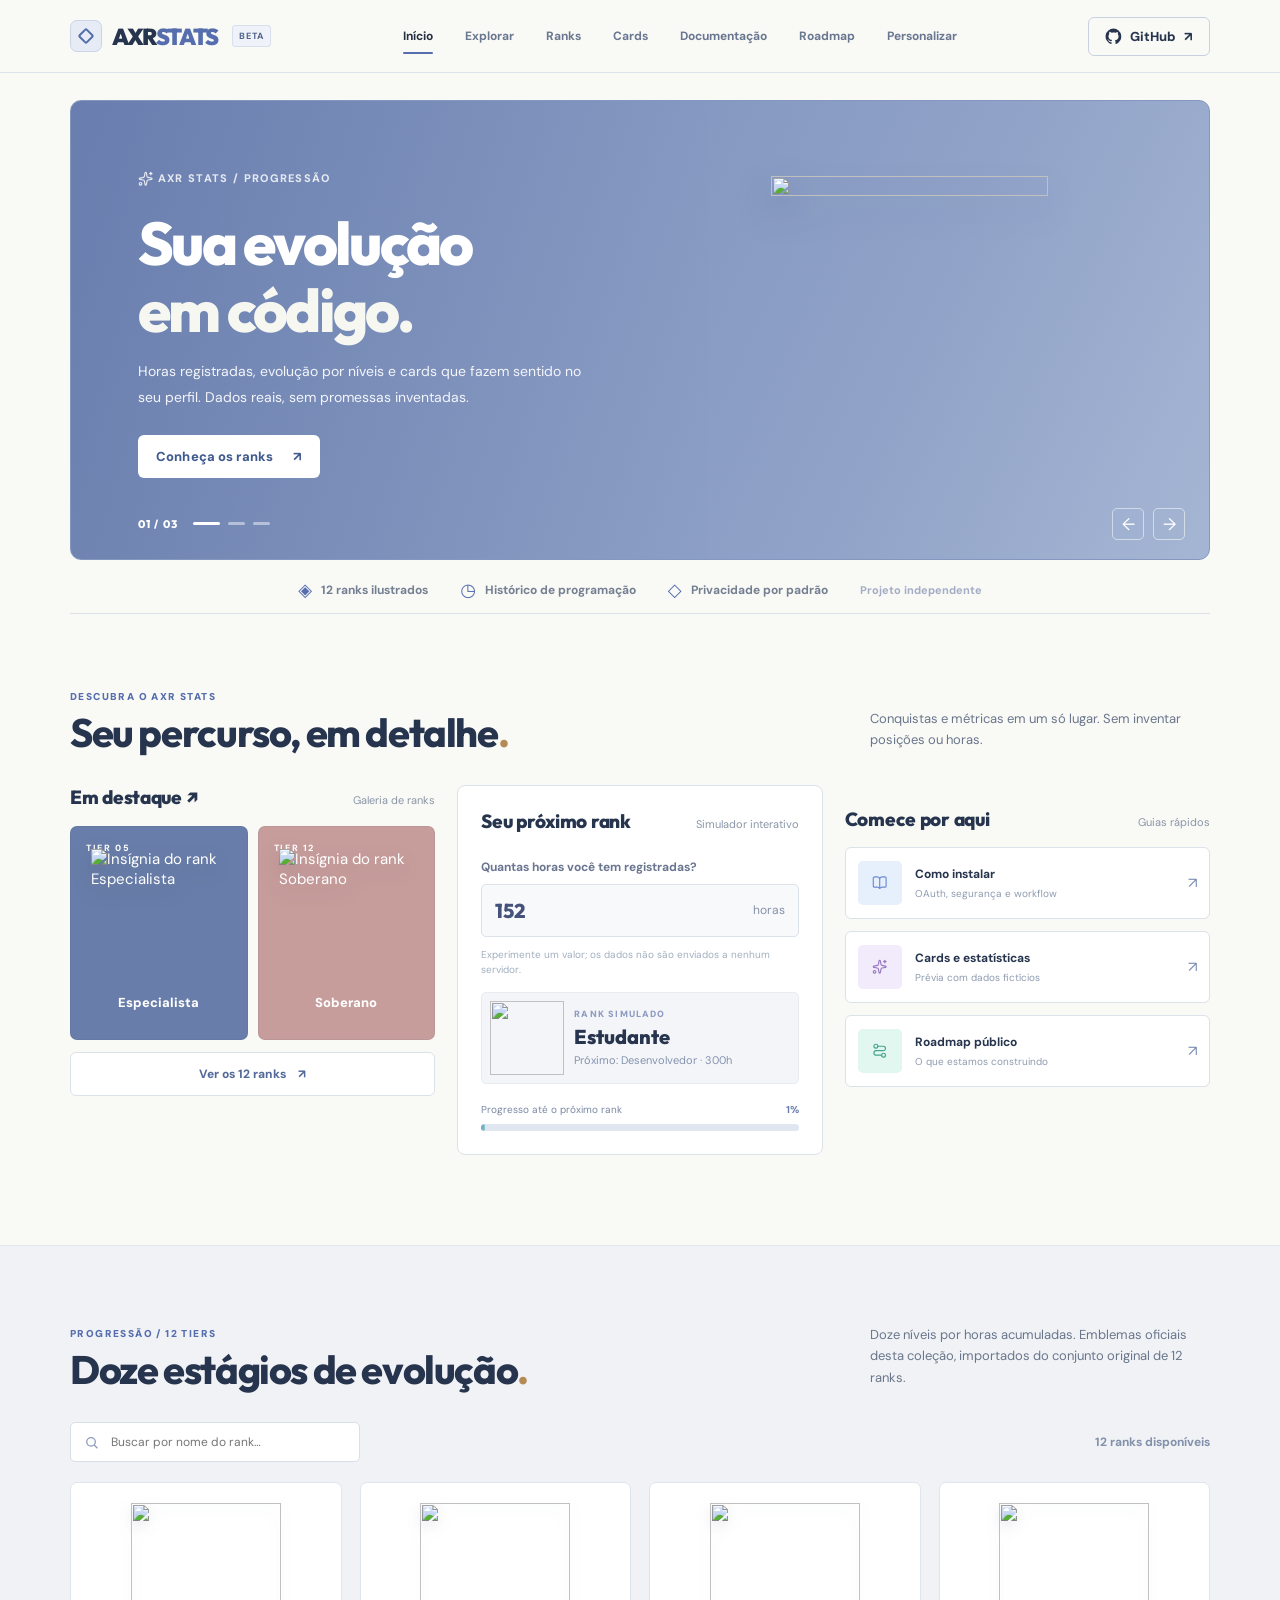
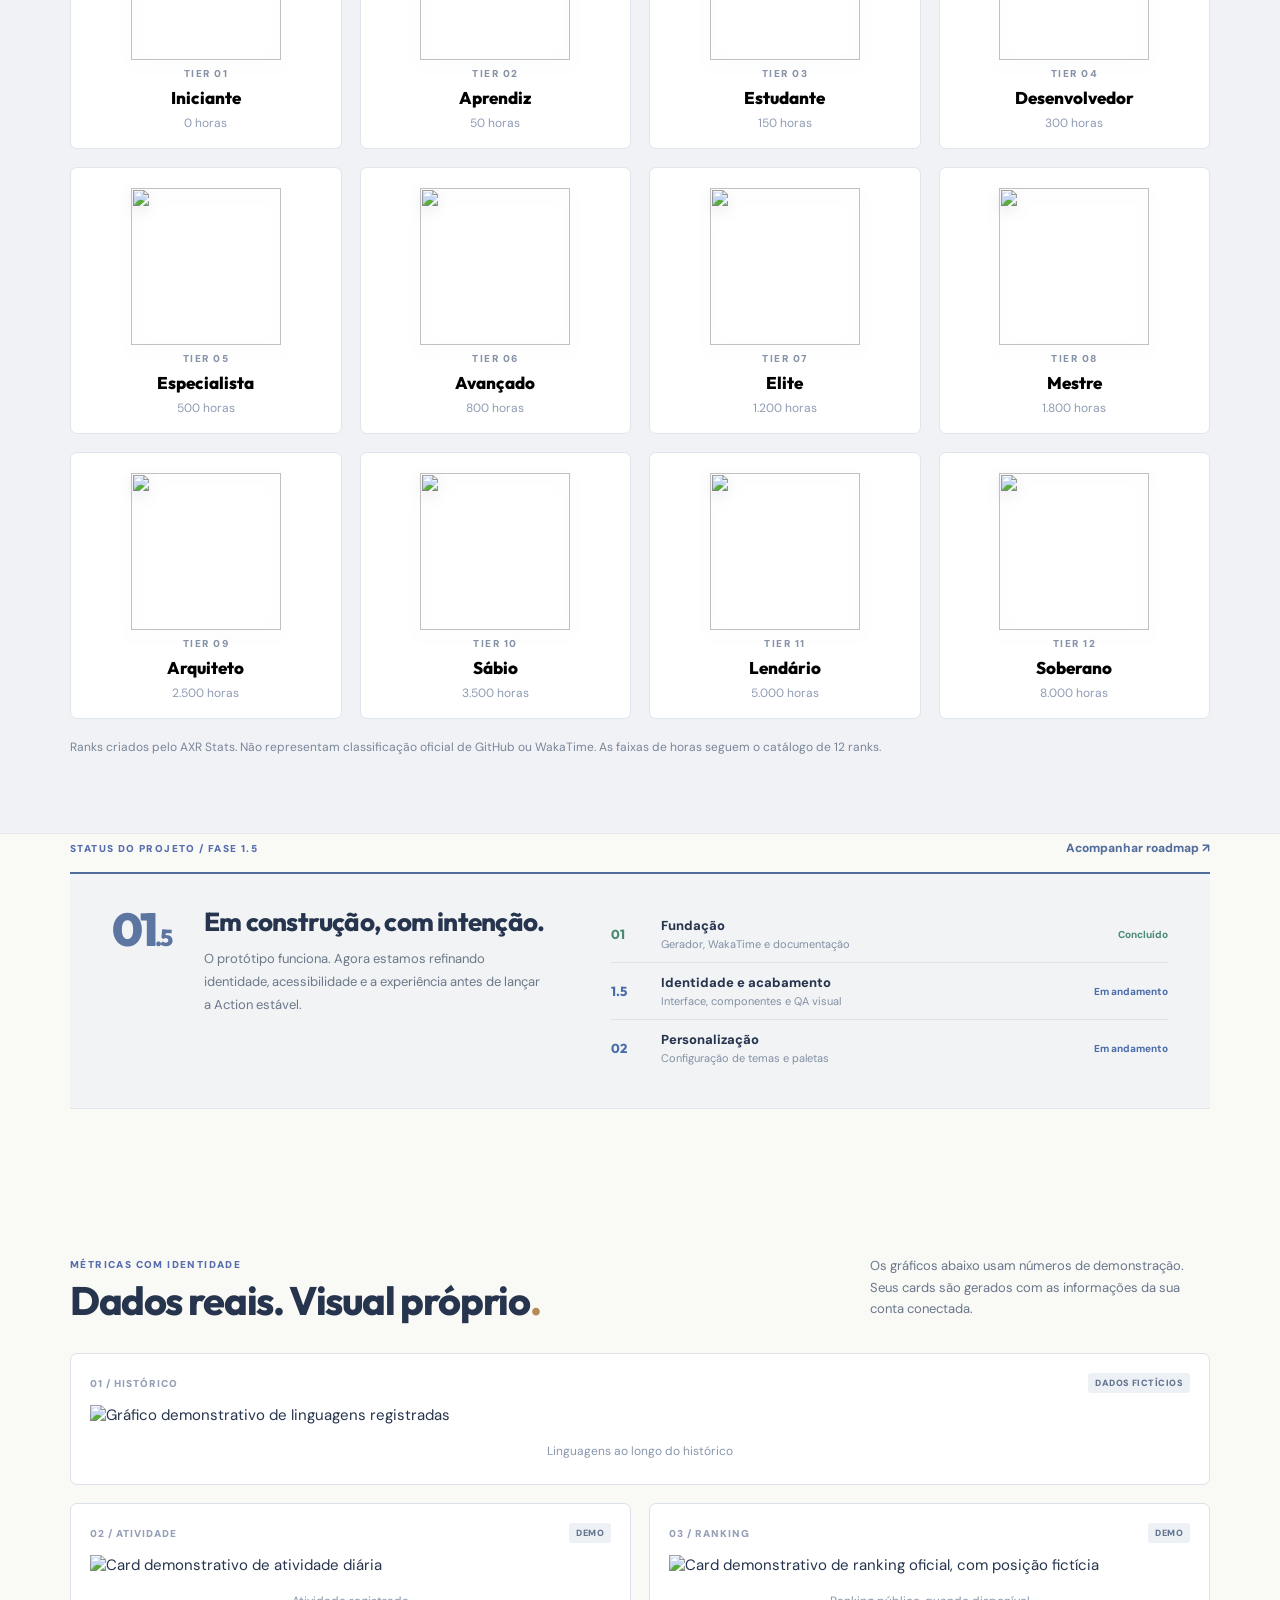
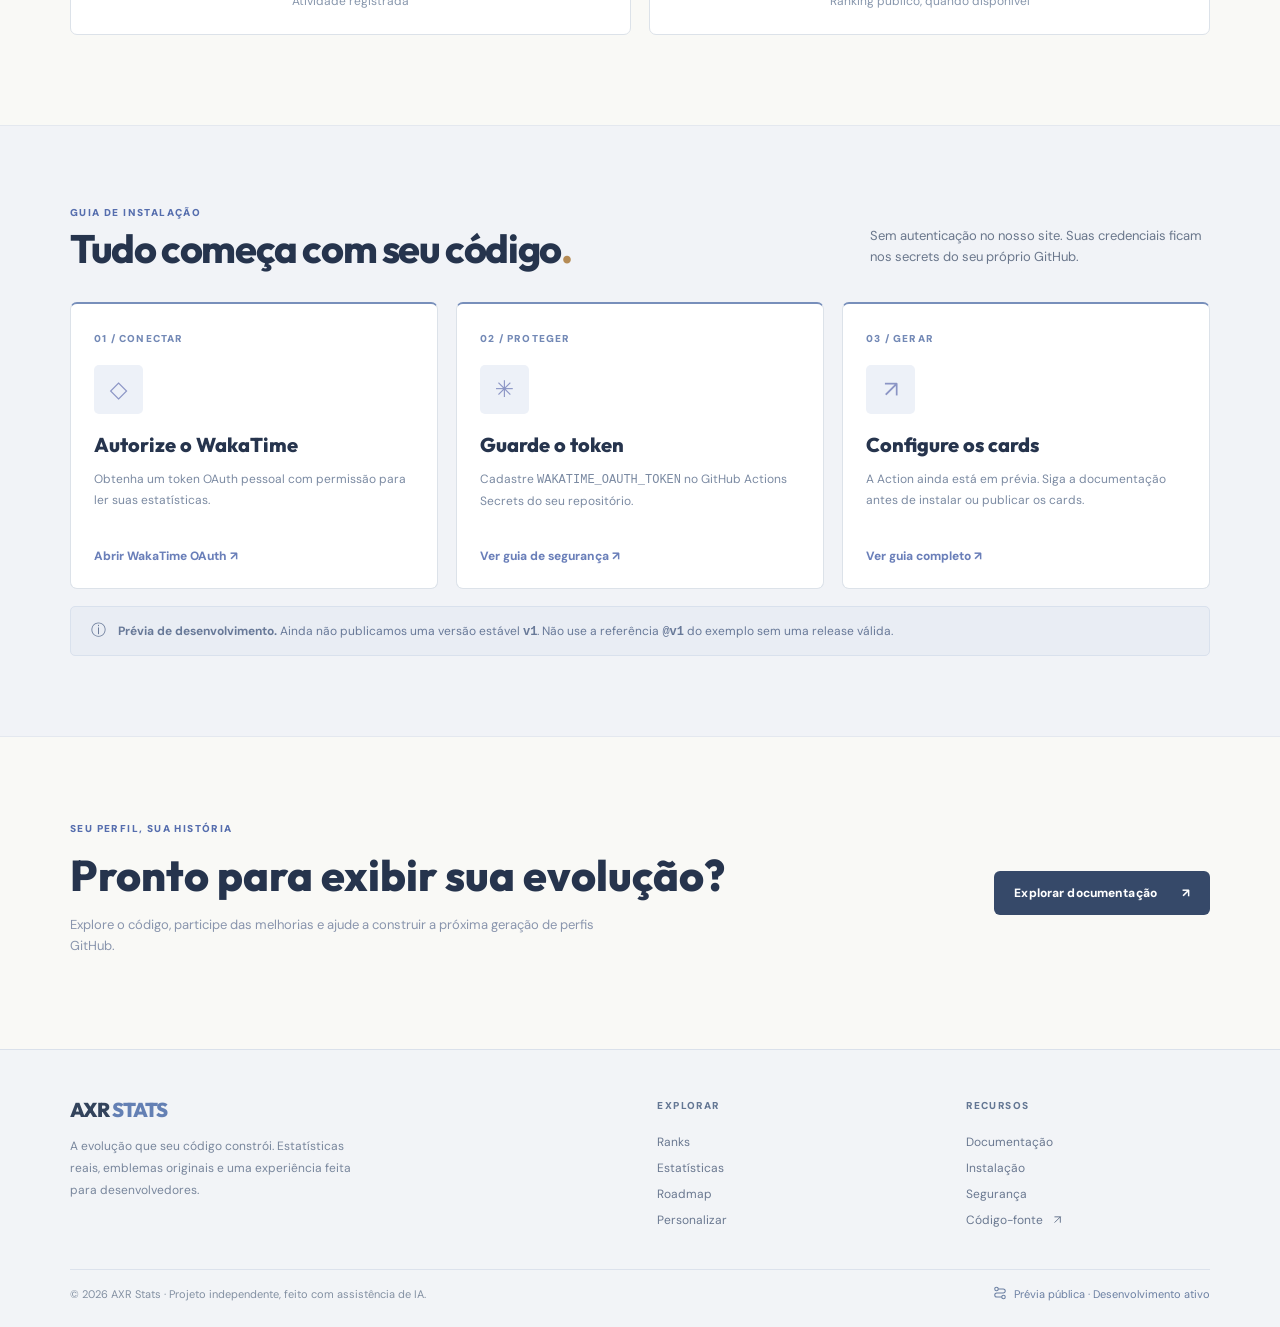
==== commit 34f3aa1d: "feat(theme): style workbench and synchronize Phase 2 status across site and docs" ====
--- a/site/index.html
+++ b/site/index.html
@@ -34,6 +34,7 @@
         <a href="#cards">Cards</a>
         <a href="docs/">Documentação</a>
         <a href="roadmap/">Roadmap</a>
+        <a href="customize/">Personalizar</a>
       </nav>
       <a class="header-github" href="https://github.com/axrobert/axr-stats" target="_blank" rel="noopener noreferrer">
         <svg viewBox="0 0 24 24" aria-hidden="true"><path fill="currentColor" d="M12 .8a11.2 11.2 0 0 0-3.54 21.83c.56.1.76-.24.76-.54v-2.1c-3.1.67-3.76-1.32-3.76-1.32-.51-1.29-1.25-1.64-1.25-1.64-1.02-.7.08-.68.08-.68 1.13.08 1.72 1.16 1.72 1.16 1.01 1.72 2.65 1.22 3.29.93.1-.73.39-1.23.71-1.52-2.48-.28-5.09-1.24-5.09-5.54 0-1.22.44-2.22 1.16-3.01-.12-.28-.5-1.42.11-2.96 0 0 .95-.3 3.08 1.15A10.7 10.7 0 0 1 12 6.4c.95 0 1.9.13 2.8.38 2.13-1.44 3.08-1.15 3.08-1.15.61 1.54.23 2.68.11 2.96.72.79 1.16 1.79 1.16 3.01 0 4.31-2.61 5.25-5.1 5.53.4.35.76 1.02.76 2.06v2.8c0 .3.2.65.77.54A11.2 11.2 0 0 0 12 .8Z"/></svg>
@@ -149,7 +150,7 @@
         <ol class="status-steps" aria-label="Etapas do projeto">
           <li class="complete"><span>01</span><div><strong>Fundação</strong><small>Gerador, WakaTime e documentação</small></div><b>Concluído</b></li>
           <li class="current"><span>1.5</span><div><strong>Identidade e acabamento</strong><small>Interface, componentes e QA visual</small></div><b>Em andamento</b></li>
-          <li><span>02</span><div><strong>Personalização</strong><small>Temas e novos emblemas</small></div><b>Planejado</b></li>
+          <li class="current"><span>02</span><div><strong>Personalização</strong><small>Configuração de temas e paletas</small></div><b>Em andamento</b></li>
         </ol>
       </div>
     </section>
@@ -197,6 +198,7 @@
       <a href="#ranks">Ranks</a>
       <a href="#cards">Estatísticas</a>
       <a href="roadmap/">Roadmap</a>
+      <a href="customize/">Personalizar</a>
     </nav>
     <nav class="axr-footer-col" aria-label="Recursos"><h2>Recursos</h2>
       <a href="docs/">Documentação</a>
--- a/site/style.css
+++ b/site/style.css
@@ -1263,3 +1263,131 @@
   .rm-map--ready.rm-map--visible .rm-map-line { animation:none; }
   .rm-map-stage a:hover .rm-map-marker { transform:none; }
 }
+
+
+/* Compact navigation for intermediate tablet widths (including 768px).
+   The extra Roadmap link must not push GitHub CTA outside the viewport. */
+@media (min-width:761px) and (max-width:940px) {
+  body:not(.docs-body) .site-header .header-inner { height:72px; gap:14px; }
+  body:not(.docs-body) .site-header .main-nav {
+    display:none; position:absolute; top:72px; left:0; right:0;
+    height:auto; background:#fff; padding:13px 28px 21px;
+    box-shadow:0 15px 20px #25345c15;
+    flex-direction:column;align-items:stretch;gap:0;
+  }
+  body:not(.docs-body) .site-header .main-nav.open { display:flex; }
+  body:not(.docs-body) .site-header .main-nav a { padding:11px 0; }
+  body:not(.docs-body) .site-header .menu-toggle {
+    margin-left:auto;width:42px;height:42px;border:1px solid #dfe4ef;
+    border-radius:9px;background:#fff;display:grid;place-content:center;gap:5px;
+  }
+  body:not(.docs-body) .site-header .menu-toggle span {
+    display:block;width:19px;height:2px;background:#51617d;border-radius:5px;
+  }
+}
+
+/* Roadmap v2 — robust chronological grid and custom emblems.
+   No hand-drawn SVG path: the timeline line anchors precisely to each stage. */
+.rm-map-v2{padding:37px 22px 21px;background:#111923;border-color:#314152;}
+.rm-map-v2 .rm-map-stages{position:relative;display:grid;grid-template-columns:repeat(5,minmax(0,1fr));grid-template-rows:auto;gap:0;min-height:238px;margin:0;padding:0;}
+.rm-map-v2 .rm-map-stages::before{content:"";position:absolute;left:10%;right:10%;top:54px;height:2px;background:linear-gradient(90deg,#57a995 0 22%,#879cc3 42%,#596b81 62%,#465267 100%);pointer-events:none;}
+.rm-map-v2 .rm-map-stage:nth-child(n){grid-column:auto;grid-row:auto;min-width:0;}
+.rm-map-v2 .rm-map-stage a{display:flex;flex-direction:column;align-items:center;gap:7px;position:relative;text-align:center;padding:0 7px 14px;min-height:222px;}
+.rm-map-v2 .rm-map-marker{position:relative;width:112px;height:111px;display:grid;place-items:center;border:0;border-radius:0;background:transparent;box-shadow:none;flex:none;transition:transform .3s var(--axr-ease);}
+.rm-map-v2 .rm-map-marker img{display:block;width:112px;height:104px;object-fit:contain;filter:drop-shadow(0 7px 9px rgba(0,0,0,.3));}
+.rm-map-v2 .rm-map-stage a:hover .rm-map-marker,.rm-map-v2 .rm-map-stage a:focus-visible .rm-map-marker{box-shadow:none;transform:translateY(-4px);}
+.rm-map-v2 .rm-map-index{margin:0;font-size:9px;letter-spacing:.11em;color:#a8bac9;white-space:normal;}
+.rm-map-v2 .rm-map-stage--done .rm-map-index{color:#92d8c4;}
+.rm-map-v2 .rm-map-stage--active .rm-map-index{color:#aec4ed;}
+.rm-map-v2 .rm-map-stage strong{font-size:19px;line-height:1.18;margin:0;min-height:24px;}
+.rm-map-v2 .rm-map-stage small{font-size:11px;color:#a6b5c7;line-height:1.5;max-width:158px;}
+.rm-map-v2 .rm-map-caption{margin:13px 8px 0;padding-top:19px;}
+.rm-map-v2 .rm-map-caption>a{margin-left:auto;color:#94bdb7;font-weight:700;text-decoration:underline;text-underline-offset:4px;}
+.rm-map-v2 .rm-map-caption>a:hover{color:#d2efe1;}
+.rm-page .rm-intro-main h1 em{display:inline;font-style:normal;}
+.rm-page .rm-map-footnote{display:none;}
+@media(max-width:1020px){
+ .rm-map-v2 .rm-map-stages{grid-template-columns:repeat(5,minmax(0,1fr));}
+ .rm-map-v2 .rm-map-marker,.rm-map-v2 .rm-map-marker img{width:88px;height:90px;}
+ .rm-map-v2 .rm-map-stages::before{top:43px;}
+ .rm-map-v2 .rm-map-stage strong{font-size:16px;}
+ .rm-map-v2 .rm-map-stage small{font-size:10px;}
+}
+@media(max-width:760px){
+ .rm-map-v2{padding:25px 19px 20px;}
+ .rm-map-v2 .rm-map-stages{display:grid;grid-template-columns:1fr;grid-template-rows:none;min-height:0;margin:0;gap:0;}
+ .rm-map-v2 .rm-map-stages::before{left:41px;right:auto;top:37px;bottom:37px;width:2px;height:auto;background:linear-gradient(#62aa9b,#8b9dbd,#4e5c70);}
+ .rm-map-v2 .rm-map-stage:nth-child(n){grid-column:1;grid-row:auto;}
+ .rm-map-v2 .rm-map-stage a{display:grid;grid-template-columns:82px minmax(0,1fr);grid-template-rows:22px auto auto;align-items:center;text-align:left;min-height:104px;padding:5px 0;gap:2px 15px;}
+ .rm-map-v2 .rm-map-marker{grid-row:1/span 3;grid-column:1;width:82px;height:88px;margin:0;}
+ .rm-map-v2 .rm-map-marker img{width:82px;height:88px;}
+ .rm-map-v2 .rm-map-index{grid-column:2;grid-row:1;font-size:9px;order:initial;}
+ .rm-map-v2 .rm-map-stage strong{grid-column:2;grid-row:2;margin:0;min-height:0;flex:auto;font-size:19px;order:initial;}
+ .rm-map-v2 .rm-map-stage small{grid-column:2;grid-row:3;margin:0;max-width:none;flex:auto;font-size:11px;order:initial;}
+ .rm-map-v2 .rm-map-caption{margin:14px 0 0;flex-wrap:wrap;}
+}
+@media(prefers-reduced-motion:reduce){.rm-map-v2 .rm-map-marker{transition:none;}}
+
+
+/* Theme Workbench — interactive, local-only Phase 2 preview */
+.customize-page{background:#f9f9f6;}
+.theme-main{padding-top:66px;padding-bottom:92px;}
+.theme-intro{max-width:790px;margin-bottom:38px;}
+.theme-intro h1{font:800 clamp(36px,5vw,64px)/1.12 Outfit,sans-serif;letter-spacing:-.045em;margin:15px 0 16px;}
+.theme-intro>p:not(.eyebrow){font-size:14px;color:#738199;line-height:1.75;max-width:640px;}
+.theme-intro code,.theme-outro code{font:12px ui-monospace,SFMono-Regular,Consolas,monospace;color:#476391;background:#ebeff5;padding:2px 4px;border-radius:3px;}
+.theme-workbench{display:grid;grid-template-columns:minmax(0,.95fr) minmax(0,1.05fr);gap:28px;align-items:start;}
+.theme-editor,.theme-preview-section{min-width:0;background:#fff;border:1px solid #dfe5ed;border-radius:10px;padding:27px;}
+.theme-panel-heading{display:flex;gap:15px;align-items:start;border-bottom:1px solid #e5eaf0;padding-bottom:21px;margin-bottom:20px;}
+.theme-index{display:grid;place-items:center;flex:none;width:33px;height:33px;background:#eef2f8;color:#60779f;border-radius:7px;font:800 12px Outfit,sans-serif;}
+.theme-panel-heading h2{font:750 22px Outfit,sans-serif;letter-spacing:-.03em;margin:1px 0 5px;}
+.theme-panel-heading p{margin:0;font-size:12px;color:#8994a5;line-height:1.5;}
+.theme-presets{display:flex;flex-wrap:wrap;gap:8px;margin-bottom:26px;}
+.theme-preset{display:inline-flex;gap:8px;align-items:center;border:1px solid #dfe4ec;border-radius:7px;padding:10px;background:#fff;color:#65758e;font-size:11px;font-weight:750;transition:background .2s,border-color .2s;}
+.theme-preset.is-selected{border-color:#8da4cd;background:#eef2fa;color:#405c91;}
+.theme-preset-mark{display:block;width:15px;height:15px;border:2px solid #fff;box-shadow:0 0 0 1px #c8d0de;border-radius:50%;}
+.mark-midnight{background:#5caeff}.mark-graphite{background:#c3a7ff}.mark-aurora{background:#5de2c5}
+.theme-colors{display:grid;gap:3px;}
+.theme-field{display:flex;align-items:center;justify-content:space-between;gap:12px;min-height:50px;border-bottom:1px solid #eef1f5;}
+.theme-field label{font-size:12px;font-weight:700;color:#4a5871;}
+.theme-field label code{display:block;font:10px ui-monospace,monospace;color:#9aa6b9;margin-top:3px;}
+.theme-field>div{display:flex;align-items:center;gap:9px;}
+.theme-field input[type=color]{width:31px;height:31px;padding:1px;background:transparent;border:1px solid #dce3ee;border-radius:6px;cursor:pointer;}
+.theme-field input[data-hex]{width:91px;height:32px;font:11px ui-monospace,Consolas,monospace;text-align:center;color:#4b607d;border:1px solid #dce3ec;border-radius:5px;background:#fbfcff;}
+.theme-field input[aria-invalid=true]{border-color:#bd6161;background:#fff1f1;}
+.theme-help{font-size:11px;color:#97a2b1;line-height:1.65;margin:18px 0 0;}
+.theme-canvas{padding:23px;background:#eef1f6;border:1px solid #e2e7f0;border-radius:8px;}
+.theme-card{--preview-background:#0c1220;--preview-surface:#141e2c;--preview-outline:#2b3a4f;--preview-text:#edf3ff;--preview-muted:#a7b6cc;--preview-accent:#5caeff;--preview-success:#54d2a0;background:var(--preview-background);color:var(--preview-text);border:1px solid var(--preview-outline);border-radius:12px;padding:25px 24px;min-height:302px;font-family:'DM Sans',sans-serif;}
+.theme-card-top{display:flex;align-items:center;gap:9px;font-size:10px;font-weight:800;letter-spacing:.08em;color:var(--preview-muted);}
+.theme-card-top small{margin-left:auto;color:var(--preview-accent);font-size:9px;}
+.theme-card-accent{width:3px;height:22px;background:var(--preview-accent);border-radius:3px;}
+.theme-card-main{display:flex;gap:22px;align-items:center;margin:29px 0 25px;}
+.theme-card-seal{display:grid;place-items:center;width:92px;height:95px;flex:none;background:var(--preview-surface);border:2px solid var(--preview-accent);clip-path:polygon(50% 0%,91% 22%,91% 70%,50% 100%,9% 70%,9% 22%);}
+.theme-card-seal span{font:800 24px Outfit;color:var(--preview-accent);}
+.theme-card-main>div:last-child{display:grid;gap:7px;}
+.theme-card-main small{font-size:10px;color:var(--preview-muted);letter-spacing:.09em;}
+.theme-card-main strong{font:800 31px Outfit;color:var(--preview-text);}
+.theme-card-main span{font-size:11px;color:var(--preview-muted);}
+.theme-card-bars{display:grid;gap:8px;}
+.theme-card-bars i{display:block;height:8px;border-radius:5px;background:var(--preview-surface);position:relative;overflow:hidden;}
+.theme-card-bars i:before{content:'';position:absolute;inset:0 auto 0 0;width:75%;background:var(--preview-accent);border-radius:inherit;}
+.theme-card-bars i:nth-child(2):before{width:55%;background:var(--preview-success);}
+.theme-card-bars i:nth-child(3):before{width:36%;}
+.theme-card-bottom{display:flex;justify-content:space-between;flex-wrap:wrap;gap:8px;color:var(--preview-muted);font-size:10px;margin-top:19px;}
+.theme-export{margin-top:27px;}
+.theme-export h3{font:750 17px Outfit;margin:0 0 5px;}
+.theme-export p{font-size:12px;color:#8592a3;line-height:1.6;margin:0 0 14px;}
+.theme-export pre{padding:15px 17px;background:#192436;color:#dfe9f7;border-radius:7px;max-height:270px;overflow:auto;font:11px/1.65 ui-monospace,Consolas,monospace;white-space:pre;}
+.theme-actions{display:flex;flex-wrap:wrap;gap:10px;}
+.theme-primary,.theme-secondary{padding:11px 14px;border-radius:6px;font-size:12px;font-weight:750;border:1px solid #39598d;transition:background .2s,color .2s;}
+.theme-primary{color:#fff;background:#3f5f96}.theme-primary:hover{background:#314e7d}
+.theme-secondary{color:#4a6592;border-color:#c8d3e4;background:#fff}.theme-secondary:hover{background:#eef3fb}
+.theme-feedback{min-height:20px;font-size:11px;color:#527765;margin:10px 0 0;}
+.theme-outro{margin-top:28px;padding:21px 25px;border-left:3px solid #92a8cc;background:#f0f3f7;}
+.theme-outro strong{font:750 16px Outfit;}
+.theme-outro p{font-size:12px;color:#66778f;line-height:1.8;margin:7px 0 0;overflow-wrap:anywhere;}
+.theme-outro a{color:#496a9f;text-decoration:underline;text-underline-offset:3px;}
+@media(max-width:980px){.theme-workbench{gap:17px}.theme-editor,.theme-preview-section{padding:18px}.theme-canvas{padding:12px}}
+@media(max-width:760px){.theme-main{padding-top:42px}.theme-workbench{grid-template-columns:1fr}.theme-editor,.theme-preview-section{padding:22px}.theme-canvas{padding:16px}}
+@media(max-width:375px){.theme-field label{font-size:11px}.theme-field input[data-hex]{width:80px}.theme-card{padding:16px;min-height:0}.theme-card-main{gap:12px}.theme-card-seal{width:64px;height:73px}.theme-card-main strong{font-size:24px}.theme-card-main span{font-size:10px}}
+@media(prefers-reduced-motion:reduce){.theme-preset,.theme-primary,.theme-secondary{transition:none}}
